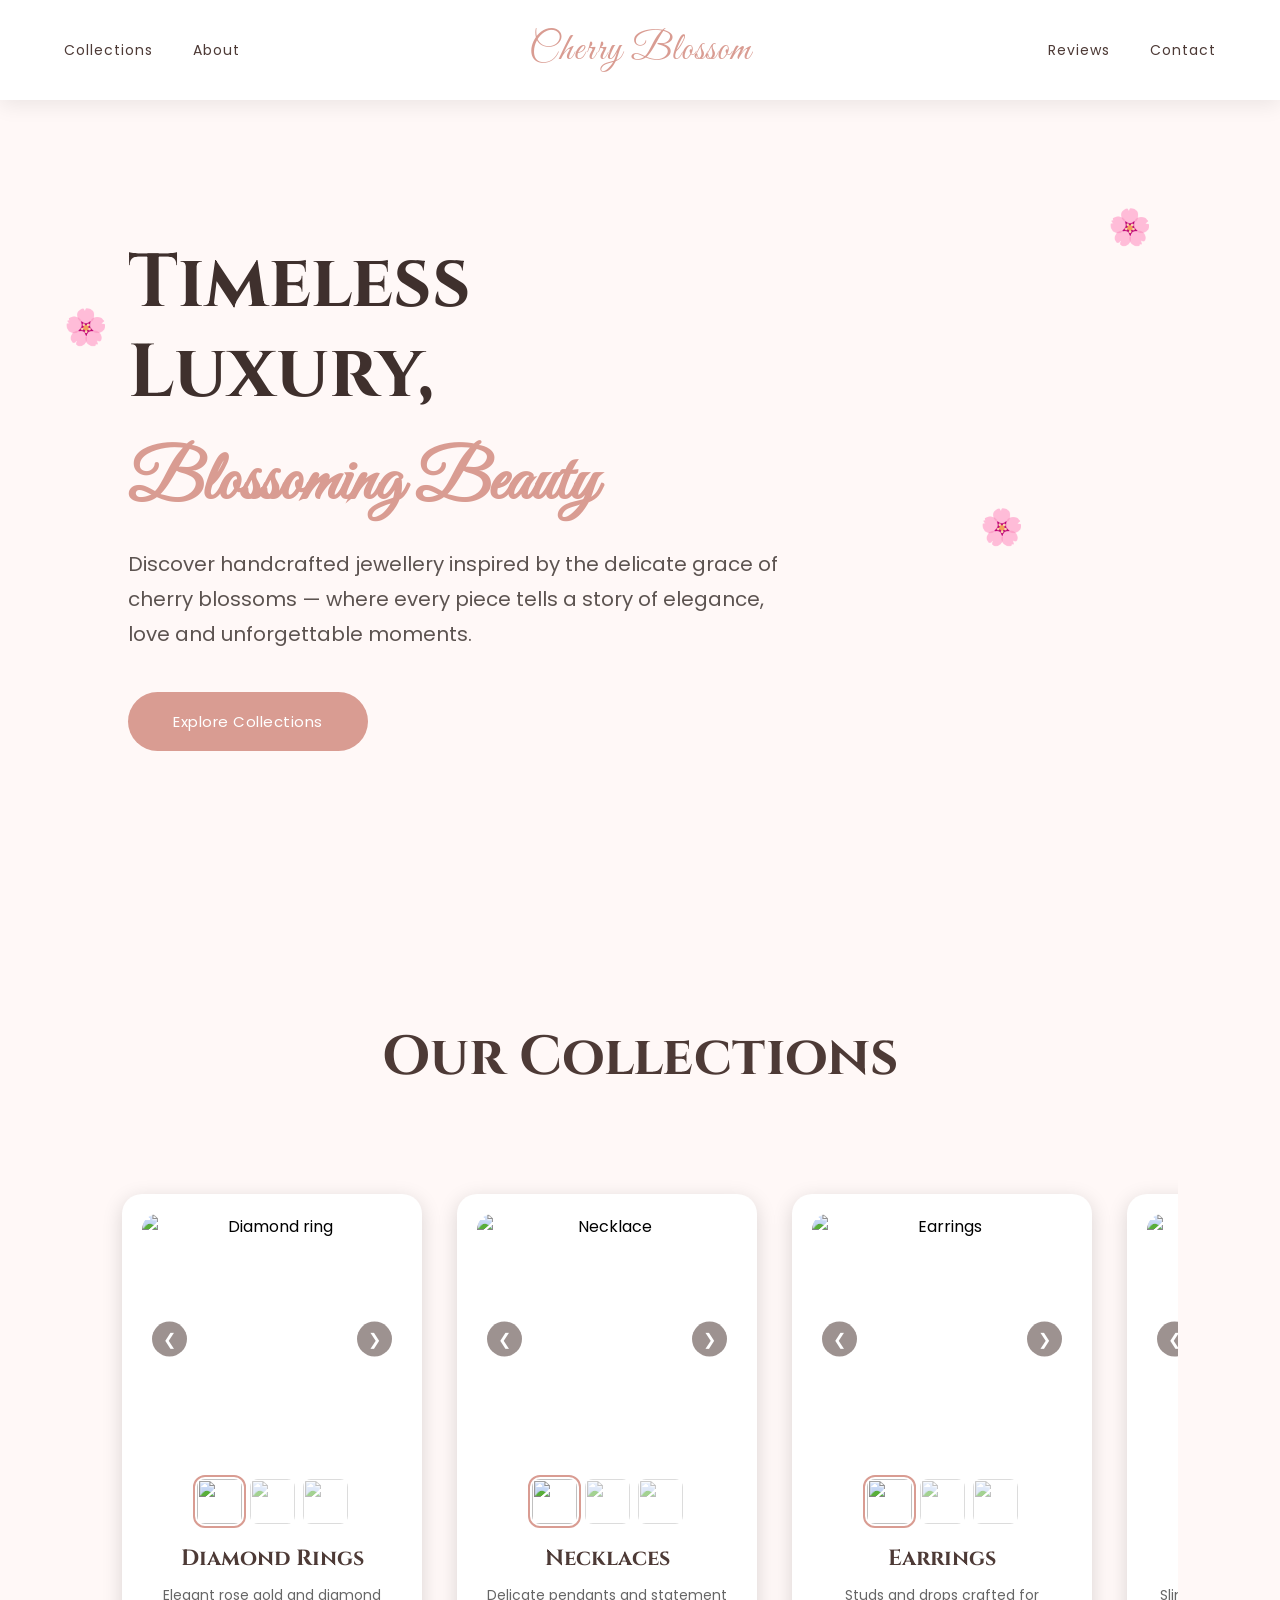
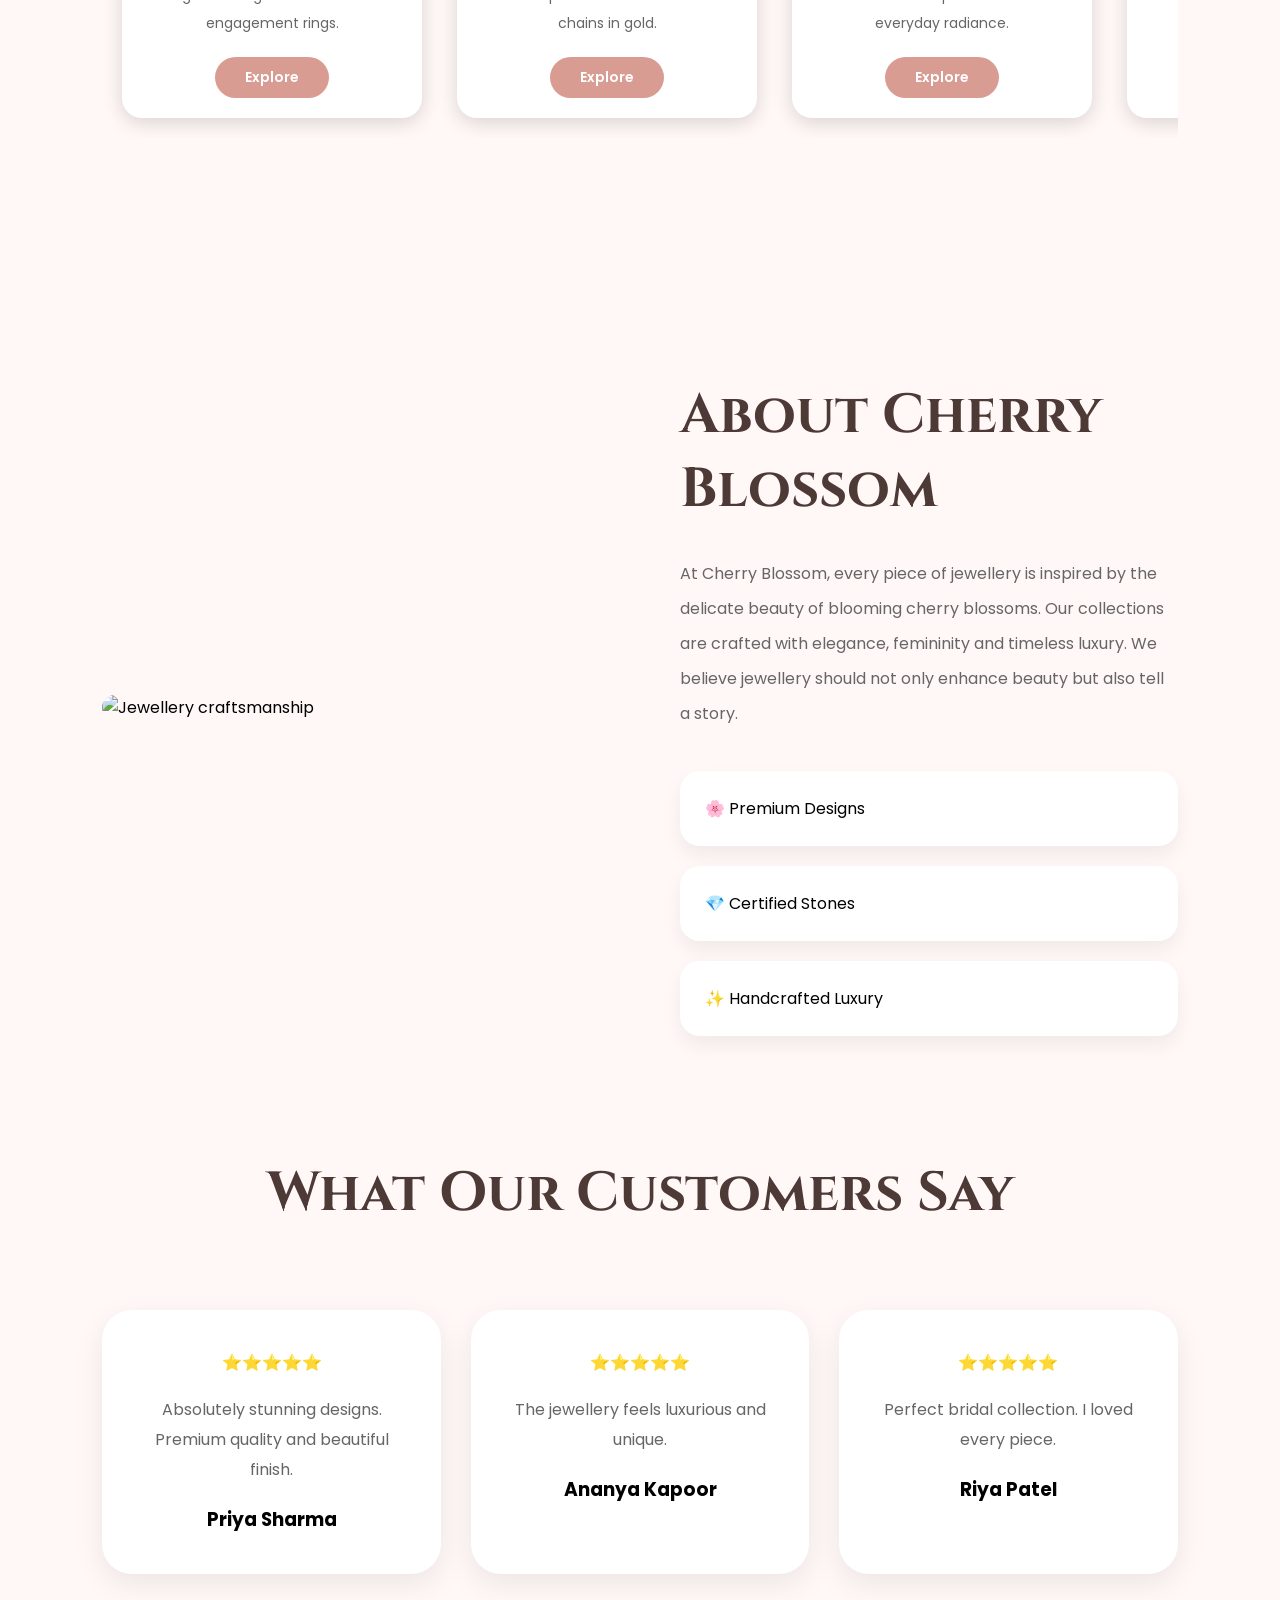
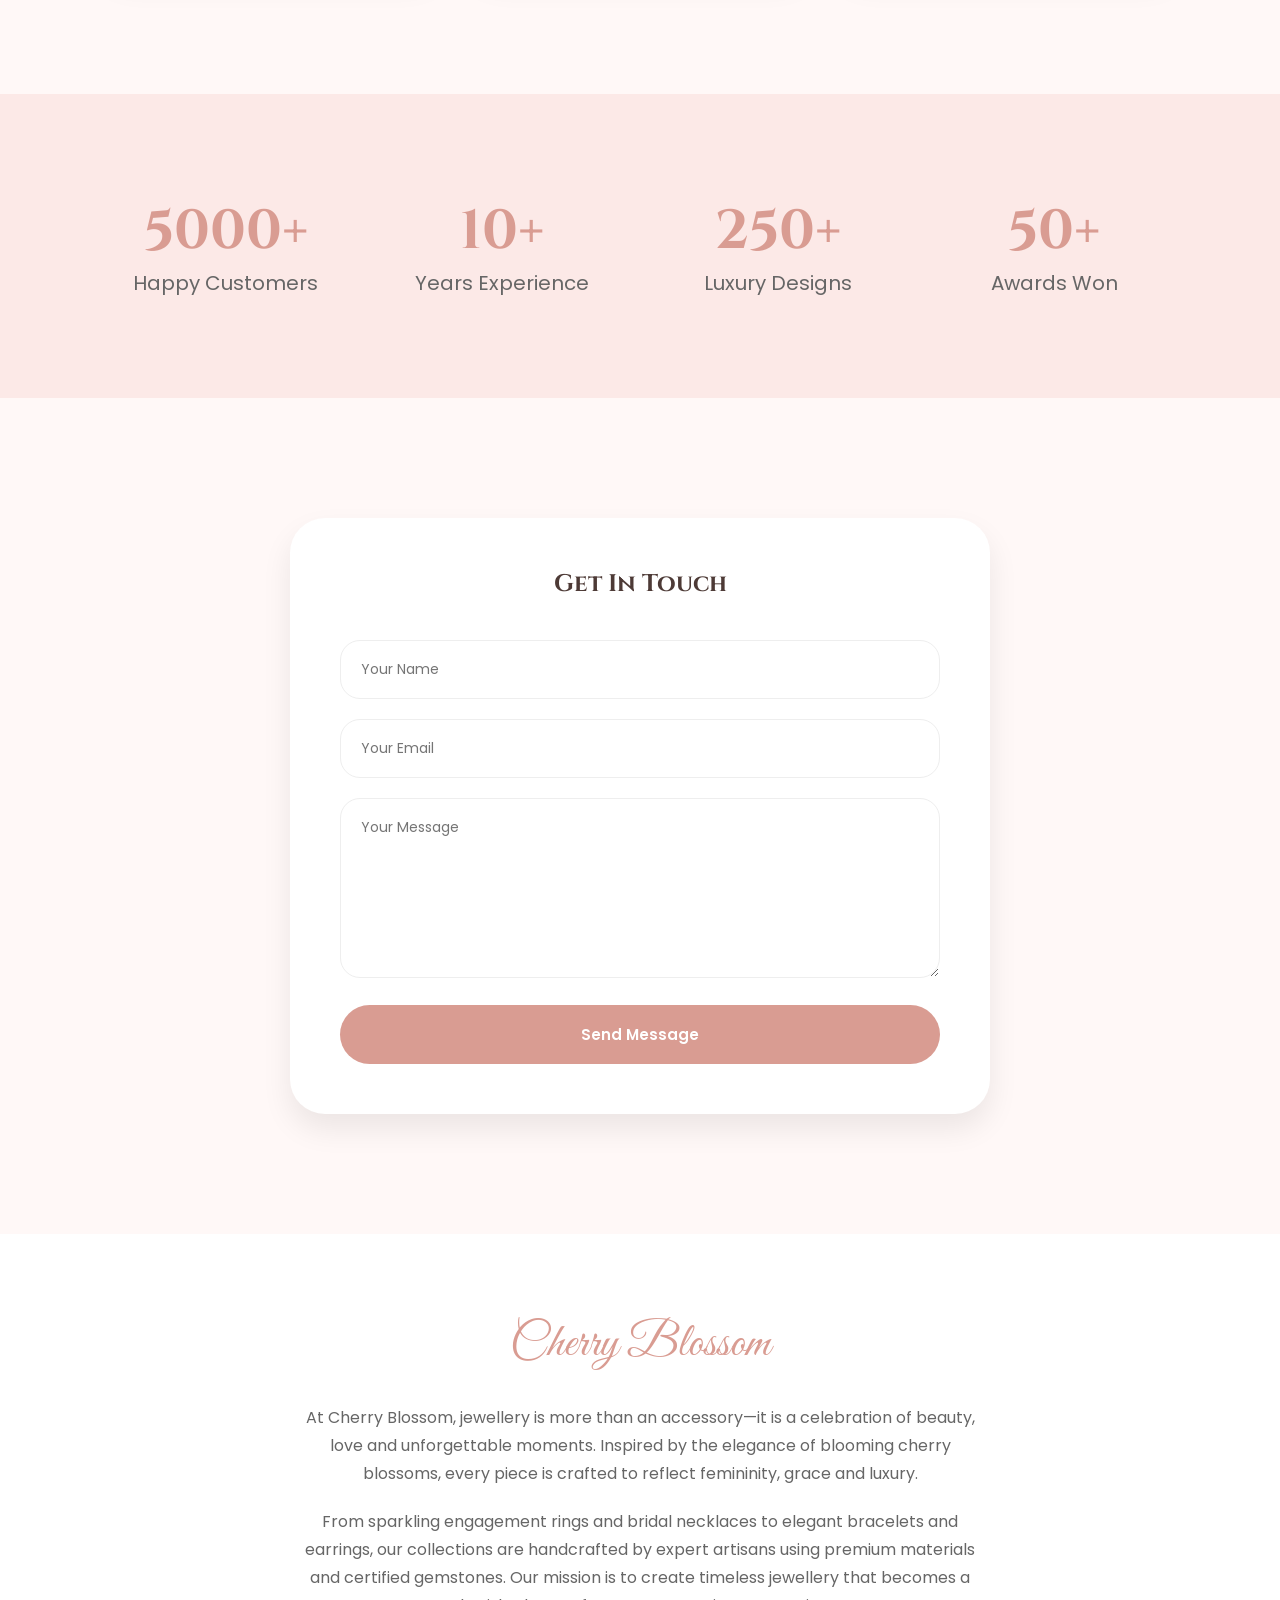
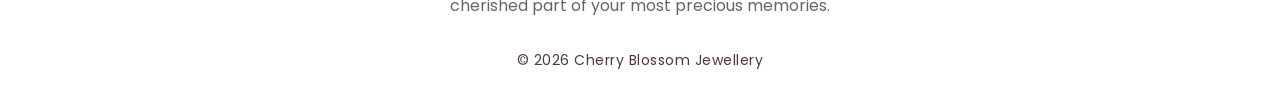
==== index.html @ 110af6db "changes made" ====
<!DOCTYPE html>
<html lang="en">

<head>
    <meta charset="UTF-8">
    <meta name="viewport" content="width=device-width, initial-scale=1.0">
    <title>Cherry Blossom | Luxury Jewellery</title>

    <link
        href="https://fonts.googleapis.com/css2?family=Poppins:wght@300;400;500;600&family=Cinzel:wght@400;500;600&family=Great+Vibes&display=swap"
        rel="stylesheet">

    <style>
        * {
            margin: 0;
            padding: 0;
            box-sizing: border-box;
            font-family: 'Poppins', sans-serif;
        }

        html {
            scroll-behavior: smooth;
        }

        body {
            background: #fff8f7;
            overflow-x: hidden;
        }

        :root {
            --pink: #FCE9E7;
            --rose: #D99C92;
            --dark: #4d3a36;
            --light: #FFF8F7;
            --gold: #c9a27c;
        }

        /* NAVBAR */

        header {
            position: fixed;
            top: 0;
            left: 0;
            width: 100%;
            background: rgba(255, 255, 255, .95);
            backdrop-filter: blur(15px);
            z-index: 1000;
            box-shadow: 0 5px 20px rgba(0, 0, 0, .08);
        }

        nav {
            width: 90%;
            margin: auto;
            height: 100px;
            display: flex;
            justify-content: space-between;
            align-items: center;
        }

        .left-nav,
        .right-nav {
            display: flex;
            gap: 40px;
        }

        nav a {
            text-decoration: none;
            color: var(--dark);
            font-size: 14px;
            letter-spacing: 1px;
            position: relative;
        }

        nav a::after {
            content: '';
            position: absolute;
            left: 0;
            bottom: -8px;
            width: 0;
            height: 2px;
            background: var(--rose);
            transition: .4s;
        }

        nav a:hover::after {
            width: 100%;
        }

        /* LOGO */

        .logo {
            position: absolute;
            left: 50%;
            transform: translateX(-50%);
            font-family: 'Great Vibes', cursive;
            font-size: 38px;
            color: var(--rose);
            text-decoration: none;
            white-space: nowrap;
        }

        /* HERO */

        .hero {
            min-height: 100vh;

            background:
                linear-gradient(rgba(255, 248, 247, .55),
                    rgba(255, 248, 247, .55)),

                url("https://images.unsplash.com/photo-1599643478518-a784e5dc4c8f?q=80&w=1800");

            background-size: cover;
            background-position: center;

            display: flex;
            align-items: center;
            padding: 0 10%;
            position: relative;
        }

        .hero-content {
            max-width: 650px;
            margin-top: 90px;
        }

        .hero h1 {
            font-family: 'Cinzel', serif;
            font-size: 75px;
            line-height: 90px;
            color: #3f302d;
        }

        .hero h2 {
            font-family: 'Great Vibes', cursive;
            font-size: 70px;
            color: var(--rose);
            margin: 20px 0;
        }

        .hero p {
            font-size: 20px;
            line-height: 35px;
            color: #5c5350;
            margin-bottom: 40px;
        }

        .hero button {
            padding: 18px 45px;
            border: none;
            border-radius: 50px;
            background: var(--rose);
            color: white;
            font-size: 15px;
            letter-spacing: .5px;
            cursor: pointer;
            transition: .5s;
        }

        .hero button:hover {
            transform: translateY(-10px);
            box-shadow: 0 15px 30px rgba(217, 156, 146, .4);
        }

        .petal {
            position: absolute;
            font-size: 35px;
            animation: float 5s infinite ease-in-out;
            pointer-events: none;
        }

        .p1 {
            right: 10%;
            top: 200px;
        }

        .p2 {
            right: 20%;
            top: 500px;
            animation-delay: 1s;
        }

        .p3 {
            left: 5%;
            top: 300px;
            animation-delay: 2s;
        }

        @keyframes float {
            50% {
                transform:
                    translateY(-20px) rotate(10deg);
            }
        }

        .title {
            text-align: center;
            font-size: 55px;
            color: var(--dark);
            margin-bottom: 80px;
            font-family: 'Cinzel';
        }

        #collections {
            padding: 120px 8%;
        }

        .collection-container {
            display: flex;
            gap: 35px;
            overflow-x: auto;
            scroll-behavior: smooth;
            padding: 20px;
        }

        .collection-container::-webkit-scrollbar {
            display: none;
        }

        .card {
            flex: 0 0 300px;
            width: 300px;
            background: #fff;
            border-radius: 20px;
            padding: 20px;
            box-shadow: 0 5px 20px rgba(0, 0, 0, 0.15);
            text-align: center;
        }

        .slider {
            position: relative;
            width: 100%;
            height: 250px;
            overflow: hidden;
            border-radius: 15px;
        }

        .slider img.main-img {
            width: 100%;
            height: 250px;
            object-fit: cover;
            border-radius: 15px;
            display: block;
        }

        .prev,
        .next {
            position: absolute;
            top: 50%;
            transform: translateY(-50%);
            width: 35px;
            height: 35px;
            border: none;
            border-radius: 50%;
            background: rgba(77, 58, 54, 0.55);
            color: #fff;
            cursor: pointer;
            font-size: 16px;
            z-index: 10;
            transition: .3s;
        }

        .prev:hover,
        .next:hover {
            background: var(--rose);
        }

        .prev {
            left: 10px;
        }

        .next {
            right: 10px;
        }

        .thumbs {
            display: flex;
            justify-content: center;
            gap: 8px;
            margin-top: 15px;
            flex-wrap: wrap;
        }

        .thumbs img {
            width: 45px;
            height: 45px;
            object-fit: cover;
            border-radius: 8px;
            cursor: pointer;
            opacity: .55;
            transition: 0.3s;
        }

        .thumbs img:hover {
            transform: scale(1.08);
            opacity: .8;
        }

        .thumbs img.active {
            opacity: 1;
            outline: 2px solid var(--rose);
            outline-offset: 2px;
        }

        .card h2 {
            color: var(--dark);
            margin: 20px 0 8px;
            font-family: 'Cinzel';
            font-size: 22px;
        }

        .card p {
            color: #666;
            line-height: 28px;
            font-size: 14px;
        }

        .card button.explore-btn {
            margin-top: 20px;
            padding: 10px 30px;
            border: none;
            border-radius: 50px;
            background: var(--rose);
            color: #fff;
            font-size: 14px;
            font-weight: 600;
            font-family: 'Poppins', sans-serif;
            cursor: pointer;
            transition: all 0.3s ease;
            display: inline-block;
        }

        .card button.explore-btn:hover {
            transform: translateY(-3px);
            box-shadow: 0 10px 20px rgba(217, 156, 146, .35);
        }

        .card button.explore-btn:active {
            transform: scale(0.97);
        }

        #about {
            padding: 120px 8%;
            display: grid;
            grid-template-columns: 1fr 1fr;
            gap: 80px;
            align-items: center;
        }

        .about-img img {
            width: 100%;
            border-radius: 35px;
            display: block;
        }

        .about-content h1 {
            font-size: 55px;
            font-family: 'Cinzel';
            margin-bottom: 30px;
            color: var(--dark);
        }

        .about-content p {
            line-height: 35px;
            color: #666;
        }

        .about-boxes {
            display: grid;
            gap: 20px;
            margin-top: 40px;
        }

        .about-boxes div {
            background: white;
            padding: 25px;
            border-radius: 20px;
            box-shadow:
                0 10px 20px rgba(0, 0, 0, .06);
            font-size: 16px;
        }

        .review-container {
            display: grid;
            grid-template-columns:
                repeat(auto-fit, minmax(280px, 1fr));
            gap: 30px;
            padding: 0 8% 120px;
        }

        .review {
            background: white;
            padding: 40px;
            border-radius: 30px;
            text-align: center;
            box-shadow:
                0 10px 30px rgba(0, 0, 0, .08);
            transition: .5s;
        }

        .review:hover {
            transform: translateY(-15px);
        }

        .review p {
            margin: 20px 0;
            line-height: 30px;
            color: #666;
        }

        #contact {
            padding: 120px 8%;
        }

        .contact-box {
            max-width: 700px;
            margin: auto;
            background: white;
            padding: 50px;
            border-radius: 35px;
            box-shadow:
                0 15px 30px rgba(0, 0, 0, .08);
        }

        .contact-box h1 {
            text-align: center;
            margin-bottom: 40px;
            font-family: 'Cinzel';
            color: var(--dark);
        }

        .contact-box form {
            display: block;
        }

        .contact-box input,
        .contact-box textarea {
            width: 100%;
            padding: 18px 20px;
            margin-bottom: 20px;
            border: 1px solid #eee;
            border-radius: 20px;
            font-family: 'Poppins', sans-serif;
            font-size: 14px;
        }

        .contact-box input:focus,
        .contact-box textarea:focus {
            outline: none;
            border-color: var(--rose);
        }

        .contact-box textarea {
            height: 180px;
            resize: vertical;
        }

        .contact-box button {
            width: 100%;
            padding: 18px;
            border: none;
            border-radius: 50px;
            background: var(--rose);
            color: #fff;
            font-size: 15px;
            font-weight: 600;
            cursor: pointer;
            transition: .3s;
        }

        .contact-box button:hover {
            transform: translateY(-3px);
            box-shadow: 0 10px 20px rgba(217, 156, 146, .35);
        }

        .stats {
            background: var(--pink);
            padding: 100px 8%;
            display: grid;
            grid-template-columns:
                repeat(auto-fit, minmax(220px, 1fr));
            gap: 30px;
            text-align: center;
        }

        .stats h1 {
            font-size: 55px;
            font-family: 'Cinzel';
            color: var(--rose);
        }

        .stats p {
            color: #666;
            font-size: 20px;
        }

        footer {
            background: #fff;
            text-align: center;
            padding: 80px 20px 40px;
        }

        footer .footer-logo {
            font-family: 'Great Vibes', cursive;
            font-size: 48px;
            color: var(--rose);
            margin-bottom: 30px;
            display: block;
        }

        footer p {
            color: #666;
            margin-bottom: 20px;
            max-width: 700px;
            margin-left: auto;
            margin-right: auto;
            line-height: 28px;
        }

        footer h3 {
            color: var(--dark);
            font-weight: 400;
            font-size: 14px;
            margin-top: 30px;
            letter-spacing: .5px;
        }

        @media (max-width: 900px) {
            .hero h1 {
                font-size: 48px;
                line-height: 56px;
            }

            .hero h2 {
                font-size: 48px;
            }

            #about {
                grid-template-columns: 1fr;
            }

            .left-nav,
            .right-nav {
                display: none;
            }
        }
    </style>
</head>

<body>

    <header>
        <nav>
            <div class="left-nav">
                <a href="#collections">Collections</a>
                <a href="#about">About</a>
            </div>

            <a href="#" class="logo">Cherry Blossom</a>

            <div class="right-nav">
                <a href="#reviews">Reviews</a>
                <a href="#contact">Contact</a>
            </div>
        </nav>
    </header>

    <section class="hero">
        <span class="petal p1">🌸</span>
        <span class="petal p2">🌸</span>
        <span class="petal p3">🌸</span>

        <div class="hero-content">
            <h1>Timeless Luxury,</h1>
            <h2>Blossoming Beauty</h2>
            <p>
                Discover handcrafted jewellery inspired by the delicate grace
                of cherry blossoms — where every piece tells a story of
                elegance, love and unforgettable moments.
            </p>
            <button onclick="document.getElementById('collections').scrollIntoView()">
                Explore Collections
            </button>
        </div>
    </section>

    <section id="collections">

        <h1 class="title">Our Collections</h1>

        <div class="collection-container">

            <!-- Diamond Rings -->
            <div class="card" data-current="0">
                <div class="slider">
                    <button class="prev" aria-label="Previous image">&#10094;</button>
                    <img class="main-img"
                        src="https://images.unsplash.com/photo-1605100804763-247f67b3557e?q=80&w=600"
                        alt="Diamond ring">
                    <button class="next" aria-label="Next image">&#10095;</button>
                </div>
                <div class="thumbs">
                    <img class="active" src="https://images.unsplash.com/photo-1605100804763-247f67b3557e?q=80&w=200" alt="">
                    <img src="https://images.unsplash.com/photo-1603561596112-0a132b757442?q=80&w=200" alt="">
                    <img src="https://images.unsplash.com/photo-1611652022419-a9419f74343d?q=80&w=200" alt="">
                </div>
                <h2>Diamond Rings</h2>
                <p>Elegant rose gold and diamond engagement rings.</p>
                <button class="explore-btn">Explore</button>
            </div>

            <!-- Necklaces -->
            <div class="card" data-current="0">
                <div class="slider">
                    <button class="prev" aria-label="Previous image">&#10094;</button>
                    <img class="main-img"
                        src="https://images.unsplash.com/photo-1599643478518-a784e5dc4c8f?q=80&w=600"
                        alt="Necklace">
                    <button class="next" aria-label="Next image">&#10095;</button>
                </div>
                <div class="thumbs">
                    <img class="active" src="https://images.unsplash.com/photo-1599643478518-a784e5dc4c8f?q=80&w=200" alt="">
                    <img src="https://images.unsplash.com/photo-1611591437281-460bfbe1220a?q=80&w=200" alt="">
                    <img src="https://images.unsplash.com/photo-1599643477877-530eb83abc8e?q=80&w=200" alt="">
                </div>
                <h2>Necklaces</h2>
                <p>Delicate pendants and statement chains in gold.</p>
                <button class="explore-btn">Explore</button>
            </div>

            <!-- Earrings -->
            <div class="card" data-current="0">
                <div class="slider">
                    <button class="prev" aria-label="Previous image">&#10094;</button>
                    <img class="main-img"
                        src="https://images.unsplash.com/photo-1535632787350-4e68ef0ac584?q=80&w=600"
                        alt="Earrings">
                    <button class="next" aria-label="Next image">&#10095;</button>
                </div>
                <div class="thumbs">
                    <img class="active" src="https://images.unsplash.com/photo-1535632787350-4e68ef0ac584?q=80&w=200" alt="">
                    <img src="https://images.unsplash.com/photo-1610694955371-d4a3e0ce0a8b?q=80&w=200" alt="">
                    <img src="https://images.unsplash.com/photo-1561172317-7b7c3e8d8d8e?q=80&w=200" alt="">
                </div>
                <h2>Earrings</h2>
                <p>Studs and drops crafted for everyday radiance.</p>
                <button class="explore-btn">Explore</button>
            </div>

            <!-- Bracelets -->
            <div class="card" data-current="0">
                <div class="slider">
                    <button class="prev" aria-label="Previous image">&#10094;</button>
                    <img class="main-img"
                        src="https://images.unsplash.com/photo-1611591437281-460bfbe1220a?q=80&w=600"
                        alt="Bracelet">
                    <button class="next" aria-label="Next image">&#10095;</button>
                </div>
                <div class="thumbs">
                    <img class="active" src="https://images.unsplash.com/photo-1611591437281-460bfbe1220a?q=80&w=200" alt="">
                    <img src="https://images.unsplash.com/photo-1599643478518-a784e5dc4c8f?q=80&w=200" alt="">
                    <img src="https://images.unsplash.com/photo-1603561596112-0a132b757442?q=80&w=200" alt="">
                </div>
                <h2>Bracelets</h2>
                <p>Slim bangles and chain bracelets, hand finished.</p>
                <button class="explore-btn">Explore</button>
            </div>

            <!-- Wedding Collection -->
            <div class="card" data-current="0">
                <div class="slider">
                    <button class="prev" aria-label="Previous image">&#10094;</button>
                    <img class="main-img"
                        src="https://images.unsplash.com/photo-1617038260897-41a1f14a8ca0?q=80&w=600"
                        alt="Wedding jewellery">
                    <button class="next" aria-label="Next image">&#10095;</button>
                </div>
                <div class="thumbs">
                    <img class="active" src="https://images.unsplash.com/photo-1617038260897-41a1f14a8ca0?q=80&w=200" alt="">
                    <img src="https://images.unsplash.com/photo-1605100804763-247f67b3557e?q=80&w=200" alt="">
                    <img src="https://images.unsplash.com/photo-1611652022419-a9419f74343d?q=80&w=200" alt="">
                </div>
                <h2>Wedding Collection</h2>
                <p>Bridal sets designed for your most precious day.</p>
                <button class="explore-btn">Explore</button>
            </div>

        </div>

    </section>

    <section id="about">

        <div class="about-img">
            <img src="https://images.unsplash.com/photo-1617038260897-41a1f14a8ca0?q=80&w=1200" alt="Jewellery craftsmanship">
        </div>

        <div class="about-content">
            <h1>About Cherry Blossom</h1>
            <p>
                At Cherry Blossom, every piece of jewellery is inspired by the
                delicate beauty of blooming cherry blossoms. Our collections
                are crafted with elegance, femininity and timeless luxury.
                We believe jewellery should not only enhance beauty but also
                tell a story.
            </p>

            <div class="about-boxes">
                <div>🌸 Premium Designs</div>
                <div>💎 Certified Stones</div>
                <div>✨ Handcrafted Luxury</div>
            </div>
        </div>

    </section>

    <section id="reviews">

        <h1 class="title">What Our Customers Say</h1>

        <div class="review-container">

            <div class="review">
                ⭐⭐⭐⭐⭐
                <p>Absolutely stunning designs. Premium quality and beautiful finish.</p>
                <h3>Priya Sharma</h3>
            </div>

            <div class="review">
                ⭐⭐⭐⭐⭐
                <p>The jewellery feels luxurious and unique.</p>
                <h3>Ananya Kapoor</h3>
            </div>

            <div class="review">
                ⭐⭐⭐⭐⭐
                <p>Perfect bridal collection. I loved every piece.</p>
                <h3>Riya Patel</h3>
            </div>

        </div>

    </section>

    <section class="stats">

        <div>
            <h1>5000+</h1>
            <p>Happy Customers</p>
        </div>

        <div>
            <h1>10+</h1>
            <p>Years Experience</p>
        </div>

        <div>
            <h1>250+</h1>
            <p>Luxury Designs</p>
        </div>

        <div>
            <h1>50+</h1>
            <p>Awards Won</p>
        </div>

    </section>

    <section id="contact">

        <div class="contact-box">
            <h1>Get In Touch</h1>

            <form id="contactForm" action="https://formspree.io/f/mkoadlov" method="POST">
                <input type="text" name="name" placeholder="Your Name" required>
                <input type="email" name="email" placeholder="Your Email" required>
                <textarea name="message" placeholder="Your Message" required></textarea>
                <input type="hidden" name="_subject" value="New message from Cherry Blossom website">

                <button type="submit">Send Message</button>
                <p id="formStatus" style="margin-top:15px; font-size:14px; color:#666; display:none;"></p>
            </form>
        </div>

    </section>

    <footer>
        <span class="footer-logo">Cherry Blossom</span>

        <p>
            At Cherry Blossom, jewellery is more than an accessory—it is a
            celebration of beauty, love and unforgettable moments. Inspired
            by the elegance of blooming cherry blossoms, every piece is
            crafted to reflect femininity, grace and luxury.
        </p>

        <p>
            From sparkling engagement rings and bridal necklaces to elegant
            bracelets and earrings, our collections are handcrafted by
            expert artisans using premium materials and certified gemstones.
            Our mission is to create timeless jewellery that becomes a
            cherished part of your most precious memories.
        </p>

        <h3>© 2026 Cherry Blossom Jewellery</h3>
    </footer>

    <script>
        // Auto-scroll the collection strip
        const container = document.querySelector(".collection-container");

        setInterval(() => {
            if (!container) return;

            container.scrollBy({ left: 335, behavior: "smooth" });

            if (container.scrollLeft + container.clientWidth >= container.scrollWidth - 10) {
                container.scrollTo({ left: 0, behavior: "smooth" });
            }
        }, 3500);

        // Wire up each card's slider independently (no shared/duplicate IDs)
        document.querySelectorAll(".card").forEach((card) => {
            const mainImage = card.querySelector(".main-img");
            const prevBtn = card.querySelector(".prev");
            const nextBtn = card.querySelector(".next");
            const thumbs = Array.from(card.querySelectorAll(".thumbs img"));
            const images = thumbs.map((t) => t.src);

            let current = 0;

            function showImage(index) {
                current = (index + images.length) % images.length;
                mainImage.src = images[current];
                thumbs.forEach((t, i) => t.classList.toggle("active", i === current));
                card.dataset.current = current;
            }

            nextBtn.addEventListener("click", () => showImage(current + 1));
            prevBtn.addEventListener("click", () => showImage(current - 1));

            thumbs.forEach((thumb, index) => {
                thumb.addEventListener("click", () => showImage(index));
            });

            // Auto slide for this card, each on its own timer
            setInterval(() => showImage(current + 1), 4000);
        });
        // Contact form -> Formspree (sends to raajshamdasani09@gmail.com)
        const contactForm = document.getElementById("contactForm");
        const formStatus = document.getElementById("formStatus");

        contactForm.addEventListener("submit", async (e) => {
            e.preventDefault();

            const submitBtn = contactForm.querySelector("button[type='submit']");
            submitBtn.disabled = true;
            submitBtn.textContent = "Sending...";

            try {
                const response = await fetch(contactForm.action, {
                    method: "POST",
                    body: new FormData(contactForm),
                    headers: { "Accept": "application/json" }
                });

                if (response.ok) {
                    formStatus.style.color = "#4d3a36";
                    formStatus.textContent = "Thank you! Your message has been sent.";
                    contactForm.reset();
                } else {
                    formStatus.style.color = "#c0392b";
                    formStatus.textContent = "Something went wrong. Please try again or email us directly.";
                }
            } catch (err) {
                formStatus.style.color = "#c0392b";
                formStatus.textContent = "Something went wrong. Please try again or email us directly.";
            }

            formStatus.style.display = "block";
            submitBtn.disabled = false;
            submitBtn.textContent = "Send Message";
        });
    </script>

</body>

</html>
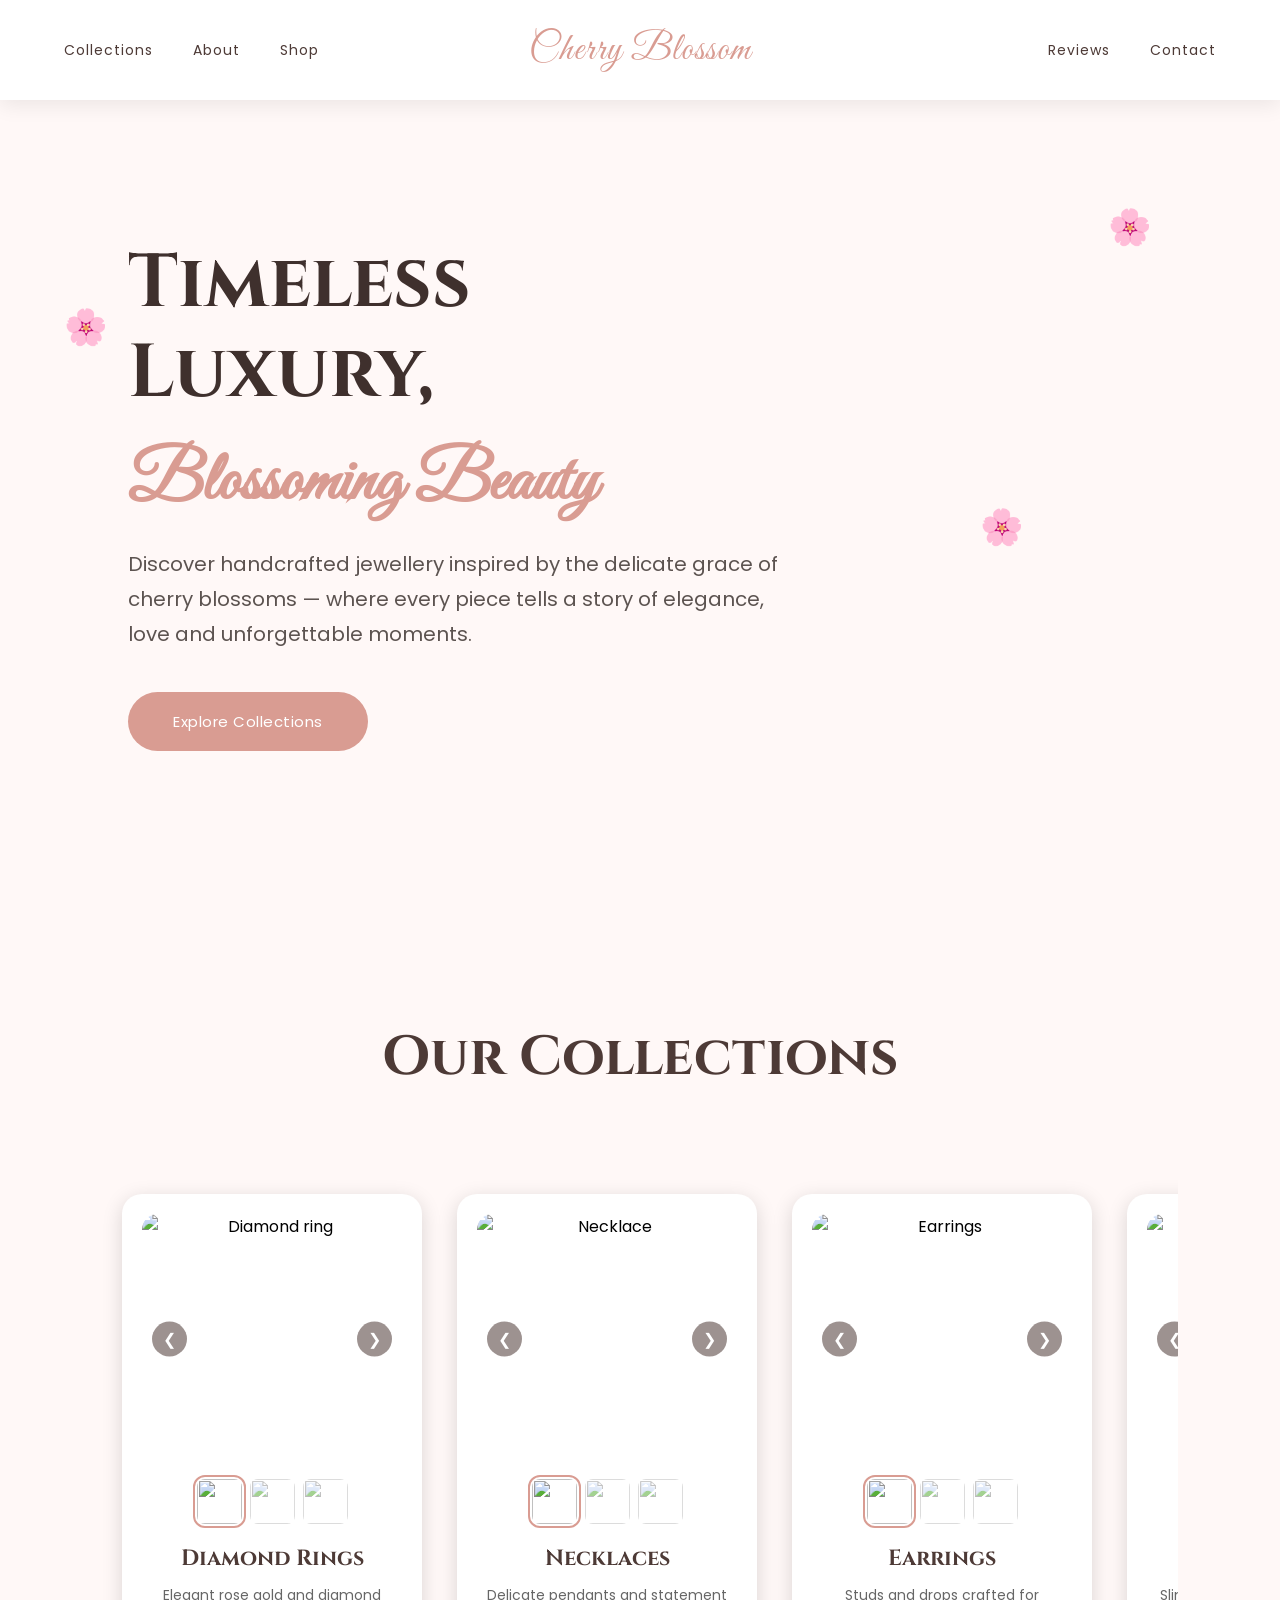
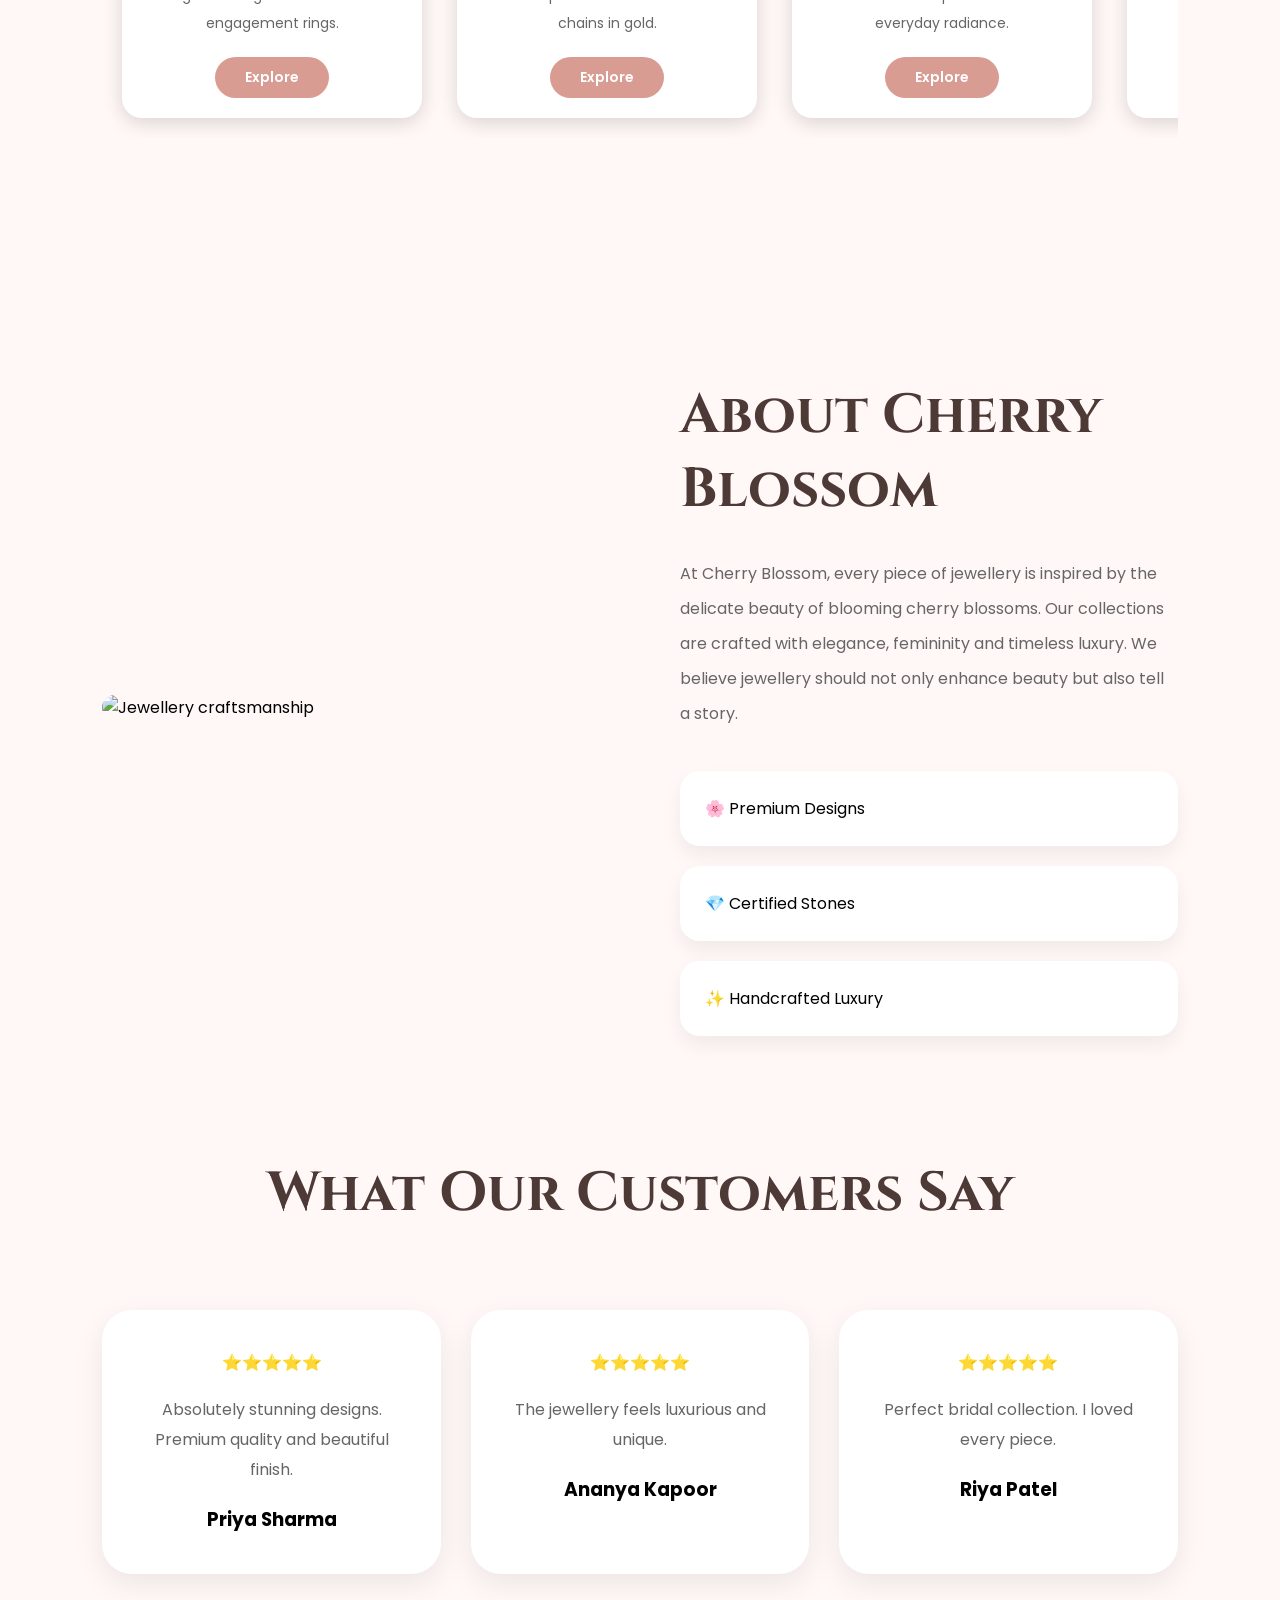
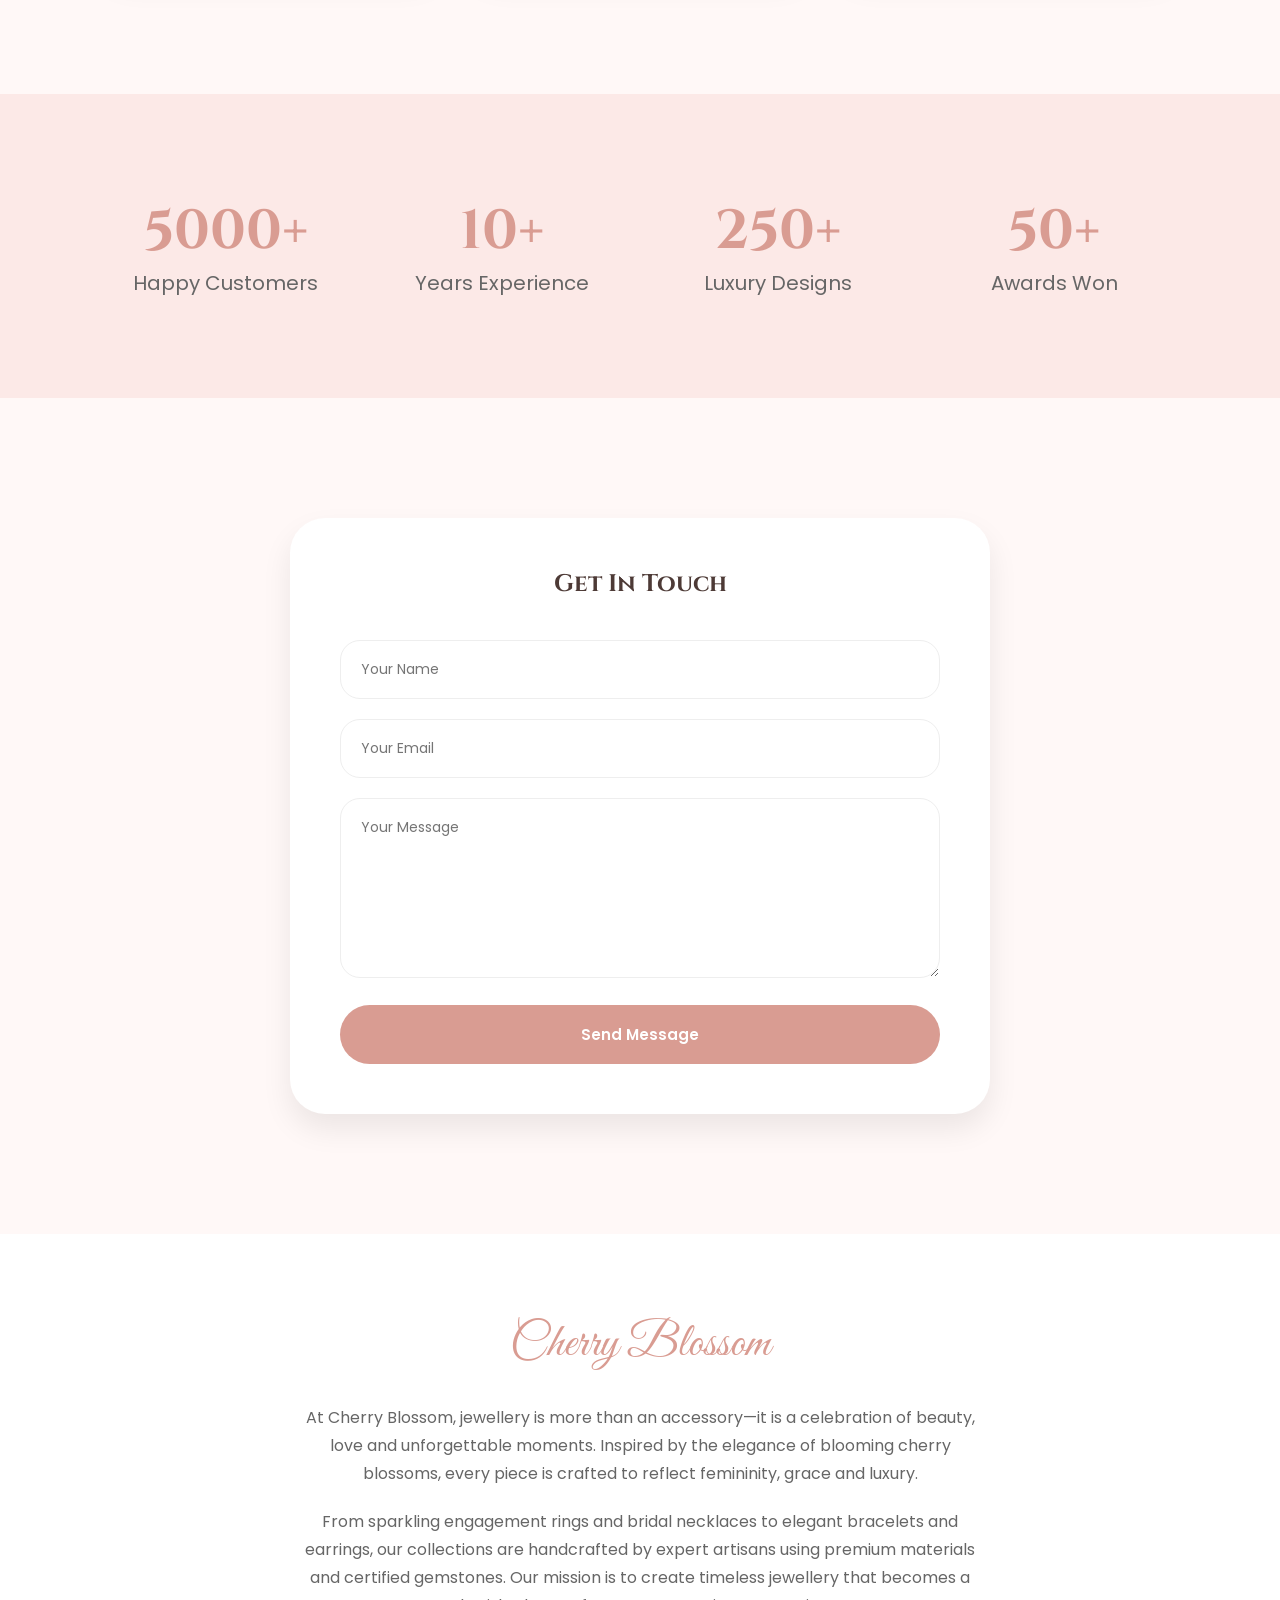
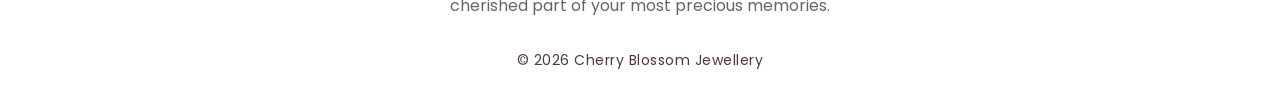
==== commit a49e91d6: "added styles and new link" ====
--- a/index.html
+++ b/index.html
@@ -10,541 +10,7 @@
         href="https://fonts.googleapis.com/css2?family=Poppins:wght@300;400;500;600&family=Cinzel:wght@400;500;600&family=Great+Vibes&display=swap"
         rel="stylesheet">
 
-    <style>
-        * {
-            margin: 0;
-            padding: 0;
-            box-sizing: border-box;
-            font-family: 'Poppins', sans-serif;
-        }
-
-        html {
-            scroll-behavior: smooth;
-        }
-
-        body {
-            background: #fff8f7;
-            overflow-x: hidden;
-        }
-
-        :root {
-            --pink: #FCE9E7;
-            --rose: #D99C92;
-            --dark: #4d3a36;
-            --light: #FFF8F7;
-            --gold: #c9a27c;
-        }
-
-        /* NAVBAR */
-
-        header {
-            position: fixed;
-            top: 0;
-            left: 0;
-            width: 100%;
-            background: rgba(255, 255, 255, .95);
-            backdrop-filter: blur(15px);
-            z-index: 1000;
-            box-shadow: 0 5px 20px rgba(0, 0, 0, .08);
-        }
-
-        nav {
-            width: 90%;
-            margin: auto;
-            height: 100px;
-            display: flex;
-            justify-content: space-between;
-            align-items: center;
-        }
-
-        .left-nav,
-        .right-nav {
-            display: flex;
-            gap: 40px;
-        }
-
-        nav a {
-            text-decoration: none;
-            color: var(--dark);
-            font-size: 14px;
-            letter-spacing: 1px;
-            position: relative;
-        }
-
-        nav a::after {
-            content: '';
-            position: absolute;
-            left: 0;
-            bottom: -8px;
-            width: 0;
-            height: 2px;
-            background: var(--rose);
-            transition: .4s;
-        }
-
-        nav a:hover::after {
-            width: 100%;
-        }
-
-        /* LOGO */
-
-        .logo {
-            position: absolute;
-            left: 50%;
-            transform: translateX(-50%);
-            font-family: 'Great Vibes', cursive;
-            font-size: 38px;
-            color: var(--rose);
-            text-decoration: none;
-            white-space: nowrap;
-        }
-
-        /* HERO */
-
-        .hero {
-            min-height: 100vh;
-
-            background:
-                linear-gradient(rgba(255, 248, 247, .55),
-                    rgba(255, 248, 247, .55)),
-
-                url("https://images.unsplash.com/photo-1599643478518-a784e5dc4c8f?q=80&w=1800");
-
-            background-size: cover;
-            background-position: center;
-
-            display: flex;
-            align-items: center;
-            padding: 0 10%;
-            position: relative;
-        }
-
-        .hero-content {
-            max-width: 650px;
-            margin-top: 90px;
-        }
-
-        .hero h1 {
-            font-family: 'Cinzel', serif;
-            font-size: 75px;
-            line-height: 90px;
-            color: #3f302d;
-        }
-
-        .hero h2 {
-            font-family: 'Great Vibes', cursive;
-            font-size: 70px;
-            color: var(--rose);
-            margin: 20px 0;
-        }
-
-        .hero p {
-            font-size: 20px;
-            line-height: 35px;
-            color: #5c5350;
-            margin-bottom: 40px;
-        }
-
-        .hero button {
-            padding: 18px 45px;
-            border: none;
-            border-radius: 50px;
-            background: var(--rose);
-            color: white;
-            font-size: 15px;
-            letter-spacing: .5px;
-            cursor: pointer;
-            transition: .5s;
-        }
-
-        .hero button:hover {
-            transform: translateY(-10px);
-            box-shadow: 0 15px 30px rgba(217, 156, 146, .4);
-        }
-
-        .petal {
-            position: absolute;
-            font-size: 35px;
-            animation: float 5s infinite ease-in-out;
-            pointer-events: none;
-        }
-
-        .p1 {
-            right: 10%;
-            top: 200px;
-        }
-
-        .p2 {
-            right: 20%;
-            top: 500px;
-            animation-delay: 1s;
-        }
-
-        .p3 {
-            left: 5%;
-            top: 300px;
-            animation-delay: 2s;
-        }
-
-        @keyframes float {
-            50% {
-                transform:
-                    translateY(-20px) rotate(10deg);
-            }
-        }
-
-        .title {
-            text-align: center;
-            font-size: 55px;
-            color: var(--dark);
-            margin-bottom: 80px;
-            font-family: 'Cinzel';
-        }
-
-        #collections {
-            padding: 120px 8%;
-        }
-
-        .collection-container {
-            display: flex;
-            gap: 35px;
-            overflow-x: auto;
-            scroll-behavior: smooth;
-            padding: 20px;
-        }
-
-        .collection-container::-webkit-scrollbar {
-            display: none;
-        }
-
-        .card {
-            flex: 0 0 300px;
-            width: 300px;
-            background: #fff;
-            border-radius: 20px;
-            padding: 20px;
-            box-shadow: 0 5px 20px rgba(0, 0, 0, 0.15);
-            text-align: center;
-        }
-
-        .slider {
-            position: relative;
-            width: 100%;
-            height: 250px;
-            overflow: hidden;
-            border-radius: 15px;
-        }
-
-        .slider img.main-img {
-            width: 100%;
-            height: 250px;
-            object-fit: cover;
-            border-radius: 15px;
-            display: block;
-        }
-
-        .prev,
-        .next {
-            position: absolute;
-            top: 50%;
-            transform: translateY(-50%);
-            width: 35px;
-            height: 35px;
-            border: none;
-            border-radius: 50%;
-            background: rgba(77, 58, 54, 0.55);
-            color: #fff;
-            cursor: pointer;
-            font-size: 16px;
-            z-index: 10;
-            transition: .3s;
-        }
-
-        .prev:hover,
-        .next:hover {
-            background: var(--rose);
-        }
-
-        .prev {
-            left: 10px;
-        }
-
-        .next {
-            right: 10px;
-        }
-
-        .thumbs {
-            display: flex;
-            justify-content: center;
-            gap: 8px;
-            margin-top: 15px;
-            flex-wrap: wrap;
-        }
-
-        .thumbs img {
-            width: 45px;
-            height: 45px;
-            object-fit: cover;
-            border-radius: 8px;
-            cursor: pointer;
-            opacity: .55;
-            transition: 0.3s;
-        }
-
-        .thumbs img:hover {
-            transform: scale(1.08);
-            opacity: .8;
-        }
-
-        .thumbs img.active {
-            opacity: 1;
-            outline: 2px solid var(--rose);
-            outline-offset: 2px;
-        }
-
-        .card h2 {
-            color: var(--dark);
-            margin: 20px 0 8px;
-            font-family: 'Cinzel';
-            font-size: 22px;
-        }
-
-        .card p {
-            color: #666;
-            line-height: 28px;
-            font-size: 14px;
-        }
-
-        .card button.explore-btn {
-            margin-top: 20px;
-            padding: 10px 30px;
-            border: none;
-            border-radius: 50px;
-            background: var(--rose);
-            color: #fff;
-            font-size: 14px;
-            font-weight: 600;
-            font-family: 'Poppins', sans-serif;
-            cursor: pointer;
-            transition: all 0.3s ease;
-            display: inline-block;
-        }
-
-        .card button.explore-btn:hover {
-            transform: translateY(-3px);
-            box-shadow: 0 10px 20px rgba(217, 156, 146, .35);
-        }
-
-        .card button.explore-btn:active {
-            transform: scale(0.97);
-        }
-
-        #about {
-            padding: 120px 8%;
-            display: grid;
-            grid-template-columns: 1fr 1fr;
-            gap: 80px;
-            align-items: center;
-        }
-
-        .about-img img {
-            width: 100%;
-            border-radius: 35px;
-            display: block;
-        }
-
-        .about-content h1 {
-            font-size: 55px;
-            font-family: 'Cinzel';
-            margin-bottom: 30px;
-            color: var(--dark);
-        }
-
-        .about-content p {
-            line-height: 35px;
-            color: #666;
-        }
-
-        .about-boxes {
-            display: grid;
-            gap: 20px;
-            margin-top: 40px;
-        }
-
-        .about-boxes div {
-            background: white;
-            padding: 25px;
-            border-radius: 20px;
-            box-shadow:
-                0 10px 20px rgba(0, 0, 0, .06);
-            font-size: 16px;
-        }
-
-        .review-container {
-            display: grid;
-            grid-template-columns:
-                repeat(auto-fit, minmax(280px, 1fr));
-            gap: 30px;
-            padding: 0 8% 120px;
-        }
-
-        .review {
-            background: white;
-            padding: 40px;
-            border-radius: 30px;
-            text-align: center;
-            box-shadow:
-                0 10px 30px rgba(0, 0, 0, .08);
-            transition: .5s;
-        }
-
-        .review:hover {
-            transform: translateY(-15px);
-        }
-
-        .review p {
-            margin: 20px 0;
-            line-height: 30px;
-            color: #666;
-        }
-
-        #contact {
-            padding: 120px 8%;
-        }
-
-        .contact-box {
-            max-width: 700px;
-            margin: auto;
-            background: white;
-            padding: 50px;
-            border-radius: 35px;
-            box-shadow:
-                0 15px 30px rgba(0, 0, 0, .08);
-        }
-
-        .contact-box h1 {
-            text-align: center;
-            margin-bottom: 40px;
-            font-family: 'Cinzel';
-            color: var(--dark);
-        }
-
-        .contact-box form {
-            display: block;
-        }
-
-        .contact-box input,
-        .contact-box textarea {
-            width: 100%;
-            padding: 18px 20px;
-            margin-bottom: 20px;
-            border: 1px solid #eee;
-            border-radius: 20px;
-            font-family: 'Poppins', sans-serif;
-            font-size: 14px;
-        }
-
-        .contact-box input:focus,
-        .contact-box textarea:focus {
-            outline: none;
-            border-color: var(--rose);
-        }
-
-        .contact-box textarea {
-            height: 180px;
-            resize: vertical;
-        }
-
-        .contact-box button {
-            width: 100%;
-            padding: 18px;
-            border: none;
-            border-radius: 50px;
-            background: var(--rose);
-            color: #fff;
-            font-size: 15px;
-            font-weight: 600;
-            cursor: pointer;
-            transition: .3s;
-        }
-
-        .contact-box button:hover {
-            transform: translateY(-3px);
-            box-shadow: 0 10px 20px rgba(217, 156, 146, .35);
-        }
-
-        .stats {
-            background: var(--pink);
-            padding: 100px 8%;
-            display: grid;
-            grid-template-columns:
-                repeat(auto-fit, minmax(220px, 1fr));
-            gap: 30px;
-            text-align: center;
-        }
-
-        .stats h1 {
-            font-size: 55px;
-            font-family: 'Cinzel';
-            color: var(--rose);
-        }
-
-        .stats p {
-            color: #666;
-            font-size: 20px;
-        }
-
-        footer {
-            background: #fff;
-            text-align: center;
-            padding: 80px 20px 40px;
-        }
-
-        footer .footer-logo {
-            font-family: 'Great Vibes', cursive;
-            font-size: 48px;
-            color: var(--rose);
-            margin-bottom: 30px;
-            display: block;
-        }
-
-        footer p {
-            color: #666;
-            margin-bottom: 20px;
-            max-width: 700px;
-            margin-left: auto;
-            margin-right: auto;
-            line-height: 28px;
-        }
-
-        footer h3 {
-            color: var(--dark);
-            font-weight: 400;
-            font-size: 14px;
-            margin-top: 30px;
-            letter-spacing: .5px;
-        }
-
-        @media (max-width: 900px) {
-            .hero h1 {
-                font-size: 48px;
-                line-height: 56px;
-            }
-
-            .hero h2 {
-                font-size: 48px;
-            }
-
-            #about {
-                grid-template-columns: 1fr;
-            }
-
-            .left-nav,
-            .right-nav {
-                display: none;
-            }
-        }
-    </style>
+        <link rel="stylesheet" href="style.css">
 </head>
 
 <body>
@@ -554,6 +20,7 @@
             <div class="left-nav">
                 <a href="#collections">Collections</a>
                 <a href="#about">About</a>
+                <a href="#shop">Shop</a>
             </div>
 
             <a href="#" class="logo">Cherry Blossom</a>
--- a/style.css
+++ b/style.css
@@ -0,0 +1,533 @@
+* {
+margin: 0;
+padding: 0;
+box-sizing: border-box;
+font-family: 'Poppins', sans-serif;
+}
+
+html {
+scroll-behavior: smooth;
+}
+
+body {
+background: #fff8f7;
+overflow-x: hidden;
+}
+
+:root {
+--pink: #FCE9E7;
+--rose: #D99C92;
+--dark: #4d3a36;
+--light: #FFF8F7;
+--gold: #c9a27c;
+}
+
+/* NAVBAR */
+
+header {
+position: fixed;
+top: 0;
+left: 0;
+width: 100%;
+background: rgba(255, 255, 255, .95);
+backdrop-filter: blur(15px);
+z-index: 1000;
+box-shadow: 0 5px 20px rgba(0, 0, 0, .08);
+}
+
+nav {
+width: 90%;
+margin: auto;
+height: 100px;
+display: flex;
+justify-content: space-between;
+align-items: center;
+}
+
+.left-nav,
+.right-nav {
+display: flex;
+gap: 40px;
+}
+
+nav a {
+text-decoration: none;
+color: var(--dark);
+font-size: 14px;
+letter-spacing: 1px;
+position: relative;
+}
+
+nav a::after {
+content: '';
+position: absolute;
+left: 0;
+bottom: -8px;
+width: 0;
+height: 2px;
+background: var(--rose);
+transition: .4s;
+}
+
+nav a:hover::after {
+width: 100%;
+}
+
+/* LOGO */
+
+.logo {
+position: absolute;
+left: 50%;
+transform: translateX(-50%);
+font-family: 'Great Vibes', cursive;
+font-size: 38px;
+color: var(--rose);
+text-decoration: none;
+white-space: nowrap;
+}
+
+/* HERO */
+
+.hero {
+min-height: 100vh;
+
+background:
+    linear-gradient(rgba(255, 248, 247, .55),
+        rgba(255, 248, 247, .55)),
+
+    url("https://images.unsplash.com/photo-1599643478518-a784e5dc4c8f?q=80&w=1800");
+
+background-size: cover;
+background-position: center;
+
+display: flex;
+align-items: center;
+padding: 0 10%;
+position: relative;
+}
+
+.hero-content {
+max-width: 650px;
+margin-top: 90px;
+}
+
+.hero h1 {
+font-family: 'Cinzel', serif;
+font-size: 75px;
+line-height: 90px;
+color: #3f302d;
+}
+
+.hero h2 {
+font-family: 'Great Vibes', cursive;
+font-size: 70px;
+color: var(--rose);
+margin: 20px 0;
+}
+
+.hero p {
+font-size: 20px;
+line-height: 35px;
+color: #5c5350;
+margin-bottom: 40px;
+}
+
+.hero button {
+padding: 18px 45px;
+border: none;
+border-radius: 50px;
+background: var(--rose);
+color: white;
+font-size: 15px;
+letter-spacing: .5px;
+cursor: pointer;
+transition: .5s;
+}
+
+.hero button:hover {
+transform: translateY(-10px);
+box-shadow: 0 15px 30px rgba(217, 156, 146, .4);
+}
+
+.petal {
+position: absolute;
+font-size: 35px;
+animation: float 5s infinite ease-in-out;
+pointer-events: none;
+}
+
+.p1 {
+right: 10%;
+top: 200px;
+}
+
+.p2 {
+right: 20%;
+top: 500px;
+animation-delay: 1s;
+}
+
+.p3 {
+left: 5%;
+top: 300px;
+animation-delay: 2s;
+}
+
+@keyframes float {
+50% {
+    transform:
+        translateY(-20px) rotate(10deg);
+}
+}
+
+.title {
+text-align: center;
+font-size: 55px;
+color: var(--dark);
+margin-bottom: 80px;
+font-family: 'Cinzel';
+}
+
+#collections {
+padding: 120px 8%;
+}
+
+.collection-container {
+display: flex;
+gap: 35px;
+overflow-x: auto;
+scroll-behavior: smooth;
+padding: 20px;
+}
+
+.collection-container::-webkit-scrollbar {
+display: none;
+}
+
+.card {
+flex: 0 0 300px;
+width: 300px;
+background: #fff;
+border-radius: 20px;
+padding: 20px;
+box-shadow: 0 5px 20px rgba(0, 0, 0, 0.15);
+text-align: center;
+}
+
+.slider {
+position: relative;
+width: 100%;
+height: 250px;
+overflow: hidden;
+border-radius: 15px;
+}
+
+.slider img.main-img {
+width: 100%;
+height: 250px;
+object-fit: cover;
+border-radius: 15px;
+display: block;
+}
+
+.prev,
+.next {
+position: absolute;
+top: 50%;
+transform: translateY(-50%);
+width: 35px;
+height: 35px;
+border: none;
+border-radius: 50%;
+background: rgba(77, 58, 54, 0.55);
+color: #fff;
+cursor: pointer;
+font-size: 16px;
+z-index: 10;
+transition: .3s;
+}
+
+.prev:hover,
+.next:hover {
+background: var(--rose);
+}
+
+.prev {
+left: 10px;
+}
+
+.next {
+right: 10px;
+}
+
+.thumbs {
+display: flex;
+justify-content: center;
+gap: 8px;
+margin-top: 15px;
+flex-wrap: wrap;
+}
+
+.thumbs img {
+width: 45px;
+height: 45px;
+object-fit: cover;
+border-radius: 8px;
+cursor: pointer;
+opacity: .55;
+transition: 0.3s;
+}
+
+.thumbs img:hover {
+transform: scale(1.08);
+opacity: .8;
+}
+
+.thumbs img.active {
+opacity: 1;
+outline: 2px solid var(--rose);
+outline-offset: 2px;
+}
+
+.card h2 {
+color: var(--dark);
+margin: 20px 0 8px;
+font-family: 'Cinzel';
+font-size: 22px;
+}
+
+.card p {
+color: #666;
+line-height: 28px;
+font-size: 14px;
+}
+
+.card button.explore-btn {
+margin-top: 20px;
+padding: 10px 30px;
+border: none;
+border-radius: 50px;
+background: var(--rose);
+color: #fff;
+font-size: 14px;
+font-weight: 600;
+font-family: 'Poppins', sans-serif;
+cursor: pointer;
+transition: all 0.3s ease;
+display: inline-block;
+}
+
+.card button.explore-btn:hover {
+transform: translateY(-3px);
+box-shadow: 0 10px 20px rgba(217, 156, 146, .35);
+}
+
+.card button.explore-btn:active {
+transform: scale(0.97);
+}
+
+#about {
+padding: 120px 8%;
+display: grid;
+grid-template-columns: 1fr 1fr;
+gap: 80px;
+align-items: center;
+}
+
+.about-img img {
+width: 100%;
+border-radius: 35px;
+display: block;
+}
+
+.about-content h1 {
+font-size: 55px;
+font-family: 'Cinzel';
+margin-bottom: 30px;
+color: var(--dark);
+}
+
+.about-content p {
+line-height: 35px;
+color: #666;
+}
+
+.about-boxes {
+display: grid;
+gap: 20px;
+margin-top: 40px;
+}
+
+.about-boxes div {
+background: white;
+padding: 25px;
+border-radius: 20px;
+box-shadow:
+    0 10px 20px rgba(0, 0, 0, .06);
+font-size: 16px;
+}
+
+.review-container {
+display: grid;
+grid-template-columns:
+    repeat(auto-fit, minmax(280px, 1fr));
+gap: 30px;
+padding: 0 8% 120px;
+}
+
+.review {
+background: white;
+padding: 40px;
+border-radius: 30px;
+text-align: center;
+box-shadow:
+    0 10px 30px rgba(0, 0, 0, .08);
+transition: .5s;
+}
+
+.review:hover {
+transform: translateY(-15px);
+}
+
+.review p {
+margin: 20px 0;
+line-height: 30px;
+color: #666;
+}
+
+#contact {
+padding: 120px 8%;
+}
+
+.contact-box {
+max-width: 700px;
+margin: auto;
+background: white;
+padding: 50px;
+border-radius: 35px;
+box-shadow:
+    0 15px 30px rgba(0, 0, 0, .08);
+}
+
+.contact-box h1 {
+text-align: center;
+margin-bottom: 40px;
+font-family: 'Cinzel';
+color: var(--dark);
+}
+
+.contact-box form {
+display: block;
+}
+
+.contact-box input,
+.contact-box textarea {
+width: 100%;
+padding: 18px 20px;
+margin-bottom: 20px;
+border: 1px solid #eee;
+border-radius: 20px;
+font-family: 'Poppins', sans-serif;
+font-size: 14px;
+}
+
+.contact-box input:focus,
+.contact-box textarea:focus {
+outline: none;
+border-color: var(--rose);
+}
+
+.contact-box textarea {
+height: 180px;
+resize: vertical;
+}
+
+.contact-box button {
+width: 100%;
+padding: 18px;
+border: none;
+border-radius: 50px;
+background: var(--rose);
+color: #fff;
+font-size: 15px;
+font-weight: 600;
+cursor: pointer;
+transition: .3s;
+}
+
+.contact-box button:hover {
+transform: translateY(-3px);
+box-shadow: 0 10px 20px rgba(217, 156, 146, .35);
+}
+
+.stats {
+background: var(--pink);
+padding: 100px 8%;
+display: grid;
+grid-template-columns:
+    repeat(auto-fit, minmax(220px, 1fr));
+gap: 30px;
+text-align: center;
+}
+
+.stats h1 {
+font-size: 55px;
+font-family: 'Cinzel';
+color: var(--rose);
+}
+
+.stats p {
+color: #666;
+font-size: 20px;
+}
+
+footer {
+background: #fff;
+text-align: center;
+padding: 80px 20px 40px;
+}
+
+footer .footer-logo {
+font-family: 'Great Vibes', cursive;
+font-size: 48px;
+color: var(--rose);
+margin-bottom: 30px;
+display: block;
+}
+
+footer p {
+color: #666;
+margin-bottom: 20px;
+max-width: 700px;
+margin-left: auto;
+margin-right: auto;
+line-height: 28px;
+}
+
+footer h3 {
+color: var(--dark);
+font-weight: 400;
+font-size: 14px;
+margin-top: 30px;
+letter-spacing: .5px;
+}
+
+@media (max-width: 900px) {
+.hero h1 {
+    font-size: 48px;
+    line-height: 56px;
+}
+
+.hero h2 {
+    font-size: 48px;
+}
+
+#about {
+    grid-template-columns: 1fr;
+}
+
+.left-nav,
+.right-nav {
+    display: none;
+}
+}
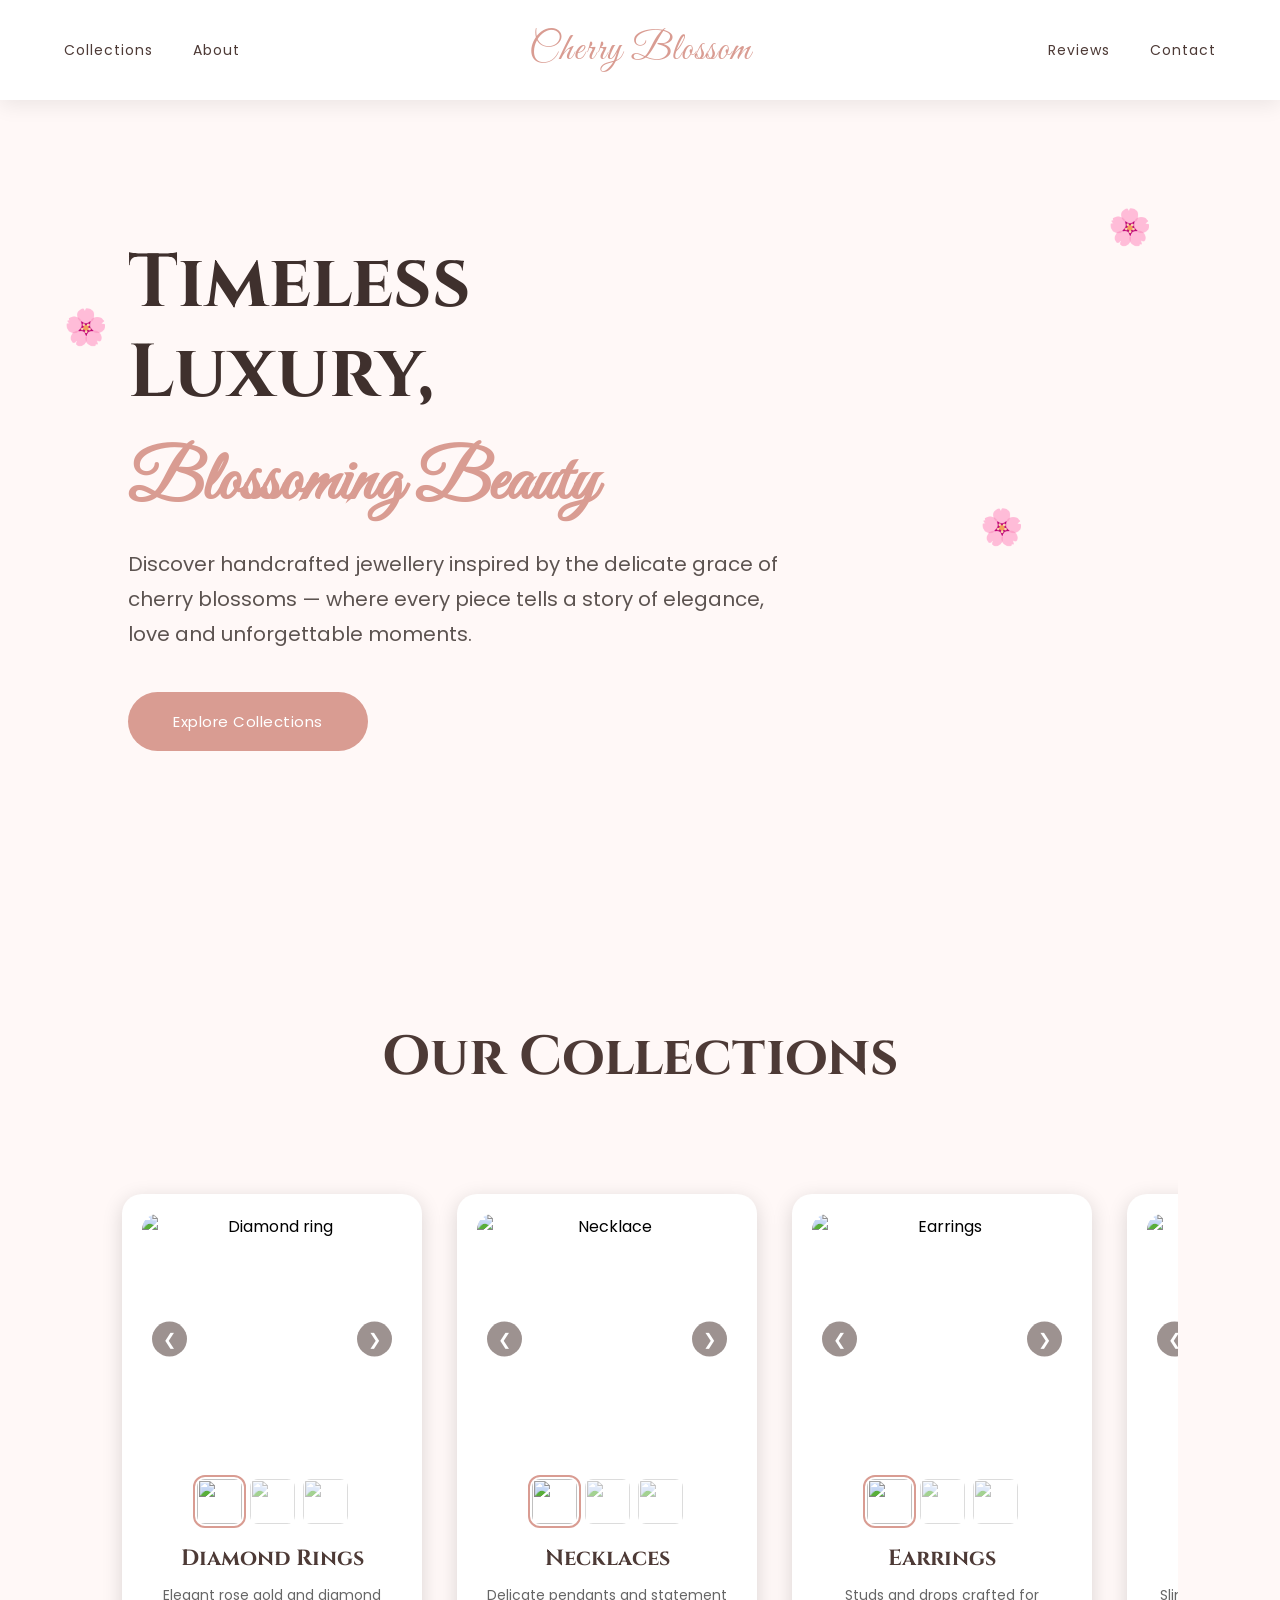
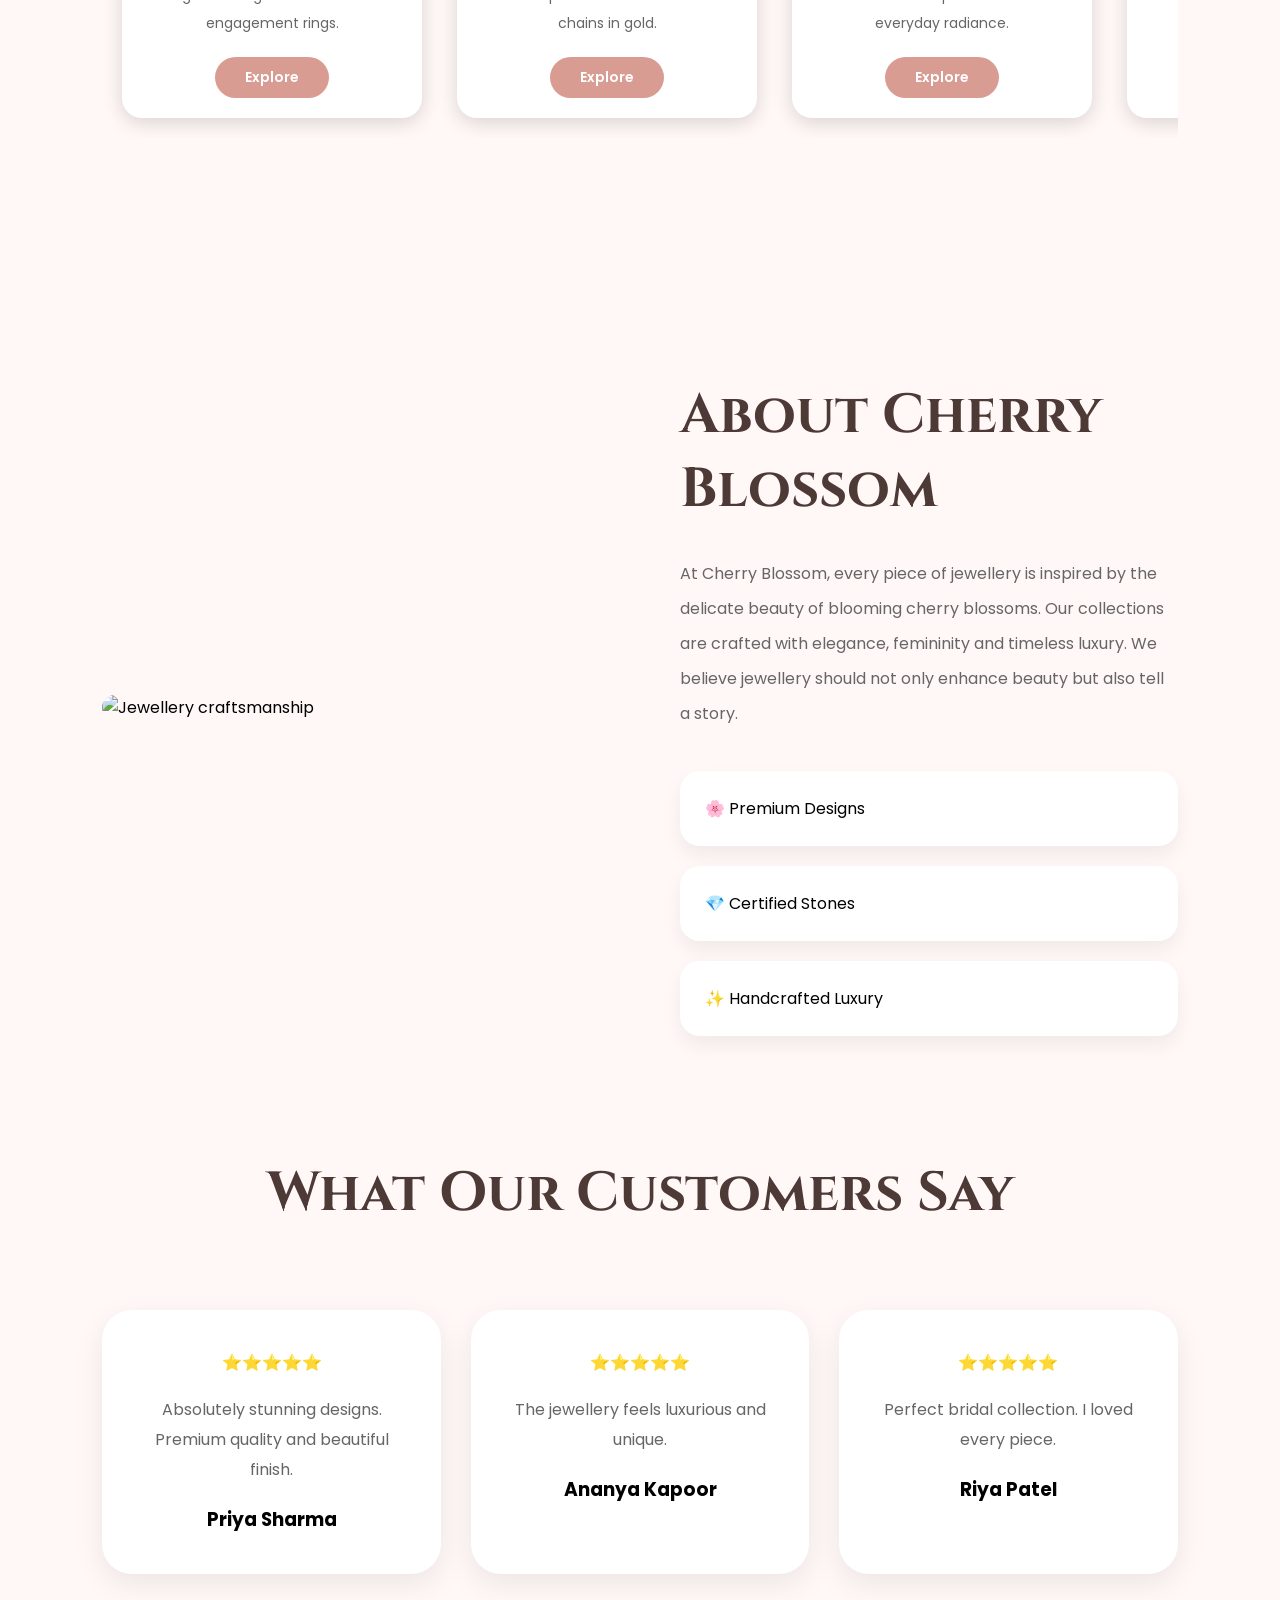
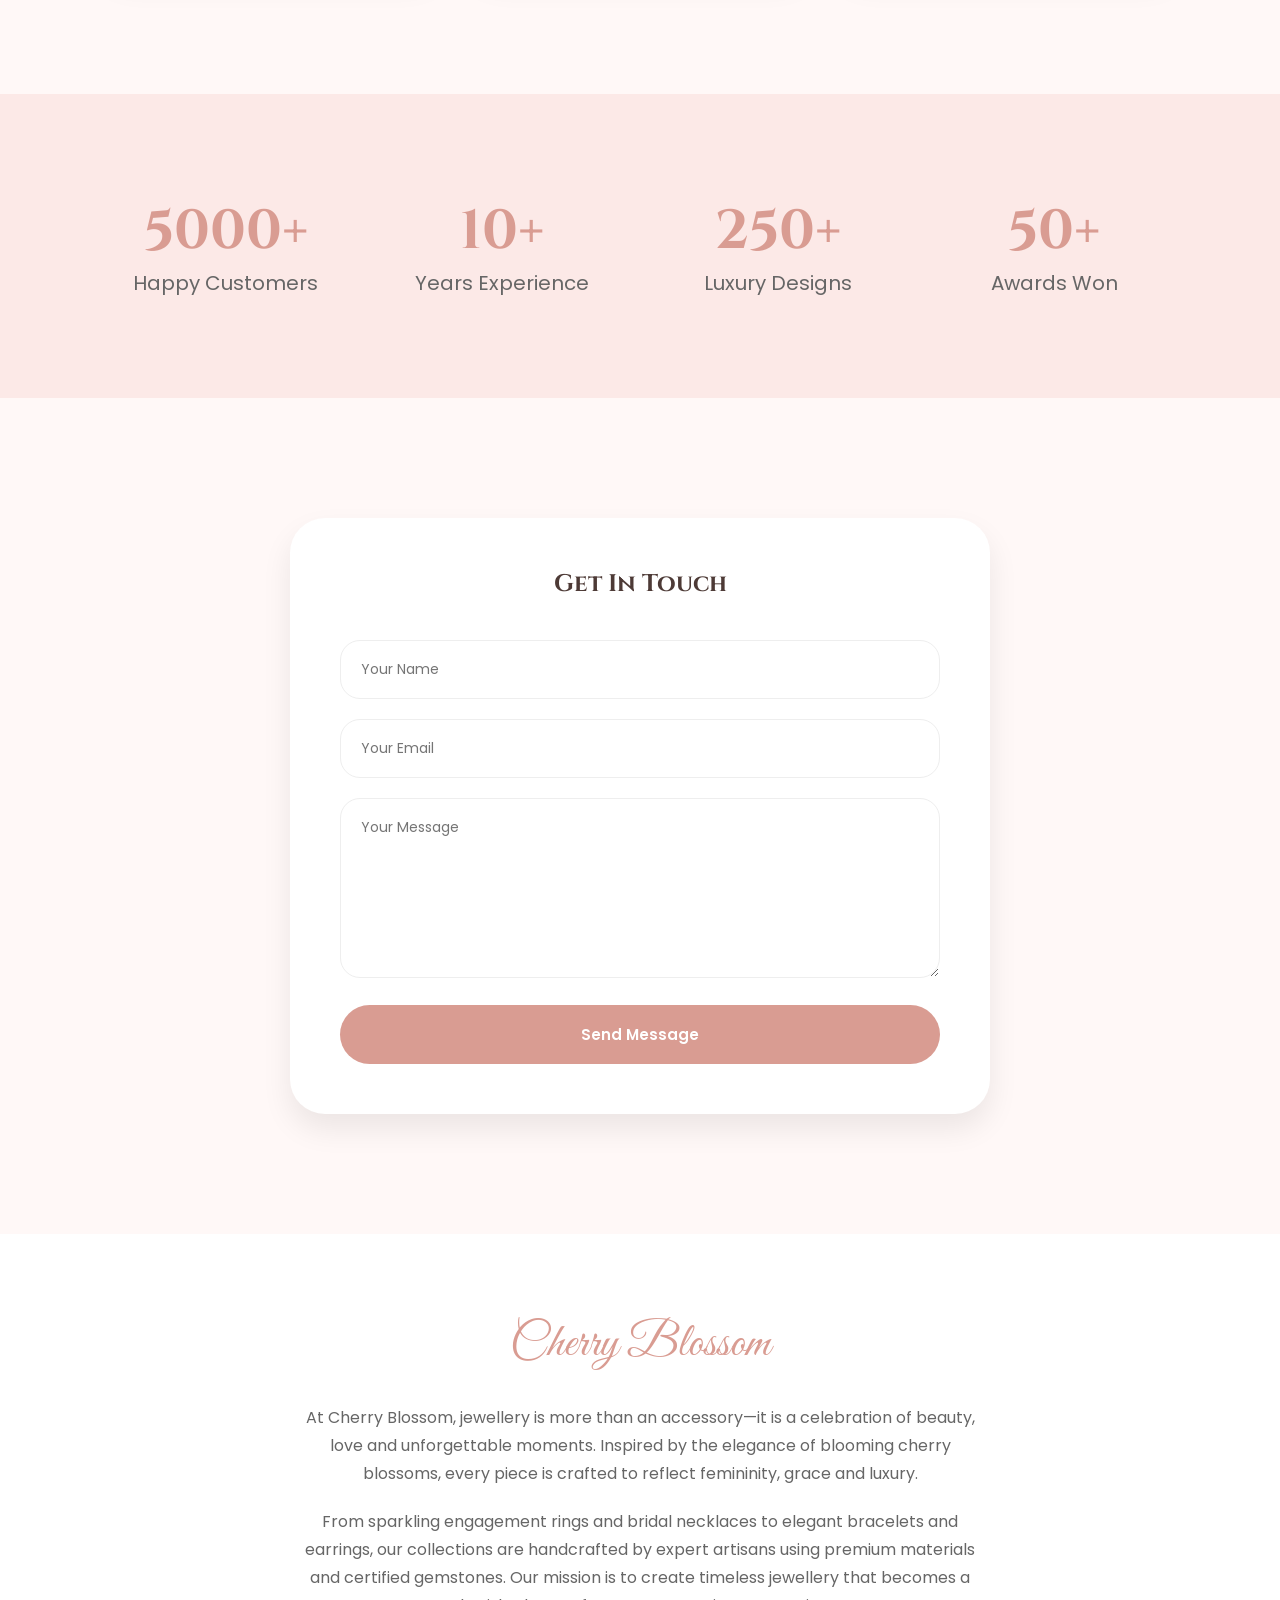
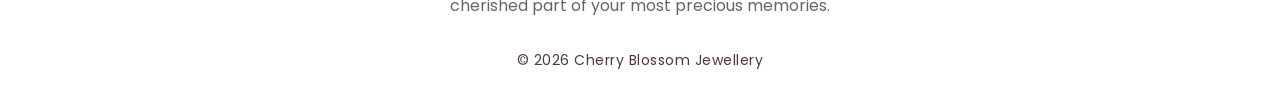
==== commit 92b1fb01: "made it responsive" ====
--- a/index.html
+++ b/index.html
@@ -10,7 +10,7 @@
         href="https://fonts.googleapis.com/css2?family=Poppins:wght@300;400;500;600&family=Cinzel:wght@400;500;600&family=Great+Vibes&display=swap"
         rel="stylesheet">
 
-        <link rel="stylesheet" href="style.css">
+   <link rel="stylesheet" href="style.css">
 </head>
 
 <body>
@@ -20,7 +20,6 @@
             <div class="left-nav">
                 <a href="#collections">Collections</a>
                 <a href="#about">About</a>
-                <a href="#shop">Shop</a>
             </div>
 
             <a href="#" class="logo">Cherry Blossom</a>
@@ -29,7 +28,20 @@
                 <a href="#reviews">Reviews</a>
                 <a href="#contact">Contact</a>
             </div>
+
+            <button class="menu-toggle" id="menuToggle" aria-label="Toggle menu">
+                <span></span>
+                <span></span>
+                <span></span>
+            </button>
         </nav>
+
+        <div class="mobile-nav" id="mobileNav">
+            <a href="#collections">Collections</a>
+            <a href="#about">About</a>
+            <a href="#reviews">Reviews</a>
+            <a href="#contact">Contact</a>
+        </div>
     </header>
 
     <section class="hero">
@@ -273,6 +285,22 @@
     </footer>
 
     <script>
+        // Mobile menu toggle
+        const menuToggle = document.getElementById("menuToggle");
+        const mobileNav = document.getElementById("mobileNav");
+
+        menuToggle.addEventListener("click", () => {
+            menuToggle.classList.toggle("open");
+            mobileNav.classList.toggle("open");
+        });
+
+        mobileNav.querySelectorAll("a").forEach((link) => {
+            link.addEventListener("click", () => {
+                menuToggle.classList.remove("open");
+                mobileNav.classList.remove("open");
+            });
+        });
+
         // Auto-scroll the collection strip
         const container = document.querySelector(".collection-container");
 
--- a/style.css
+++ b/style.css
@@ -1,533 +1,720 @@
-* {
-margin: 0;
-padding: 0;
-box-sizing: border-box;
-font-family: 'Poppins', sans-serif;
-}
-
-html {
-scroll-behavior: smooth;
-}
-
-body {
-background: #fff8f7;
-overflow-x: hidden;
-}
-
-:root {
---pink: #FCE9E7;
---rose: #D99C92;
---dark: #4d3a36;
---light: #FFF8F7;
---gold: #c9a27c;
-}
-
-/* NAVBAR */
-
-header {
-position: fixed;
-top: 0;
-left: 0;
-width: 100%;
-background: rgba(255, 255, 255, .95);
-backdrop-filter: blur(15px);
-z-index: 1000;
-box-shadow: 0 5px 20px rgba(0, 0, 0, .08);
-}
-
-nav {
-width: 90%;
-margin: auto;
-height: 100px;
-display: flex;
-justify-content: space-between;
-align-items: center;
-}
-
-.left-nav,
-.right-nav {
-display: flex;
-gap: 40px;
-}
-
-nav a {
-text-decoration: none;
-color: var(--dark);
-font-size: 14px;
-letter-spacing: 1px;
-position: relative;
-}
-
-nav a::after {
-content: '';
-position: absolute;
-left: 0;
-bottom: -8px;
-width: 0;
-height: 2px;
-background: var(--rose);
-transition: .4s;
-}
-
-nav a:hover::after {
-width: 100%;
-}
-
-/* LOGO */
-
-.logo {
-position: absolute;
-left: 50%;
-transform: translateX(-50%);
-font-family: 'Great Vibes', cursive;
-font-size: 38px;
-color: var(--rose);
-text-decoration: none;
-white-space: nowrap;
-}
-
-/* HERO */
-
-.hero {
-min-height: 100vh;
-
-background:
-    linear-gradient(rgba(255, 248, 247, .55),
-        rgba(255, 248, 247, .55)),
-
-    url("https://images.unsplash.com/photo-1599643478518-a784e5dc4c8f?q=80&w=1800");
-
-background-size: cover;
-background-position: center;
-
-display: flex;
-align-items: center;
-padding: 0 10%;
-position: relative;
-}
-
-.hero-content {
-max-width: 650px;
-margin-top: 90px;
-}
-
-.hero h1 {
-font-family: 'Cinzel', serif;
-font-size: 75px;
-line-height: 90px;
-color: #3f302d;
-}
-
-.hero h2 {
-font-family: 'Great Vibes', cursive;
-font-size: 70px;
-color: var(--rose);
-margin: 20px 0;
-}
-
-.hero p {
-font-size: 20px;
-line-height: 35px;
-color: #5c5350;
-margin-bottom: 40px;
-}
-
-.hero button {
-padding: 18px 45px;
-border: none;
-border-radius: 50px;
-background: var(--rose);
-color: white;
-font-size: 15px;
-letter-spacing: .5px;
-cursor: pointer;
-transition: .5s;
-}
-
-.hero button:hover {
-transform: translateY(-10px);
-box-shadow: 0 15px 30px rgba(217, 156, 146, .4);
-}
-
-.petal {
-position: absolute;
-font-size: 35px;
-animation: float 5s infinite ease-in-out;
-pointer-events: none;
-}
-
-.p1 {
-right: 10%;
-top: 200px;
-}
-
-.p2 {
-right: 20%;
-top: 500px;
-animation-delay: 1s;
-}
-
-.p3 {
-left: 5%;
-top: 300px;
-animation-delay: 2s;
-}
-
-@keyframes float {
-50% {
-    transform:
-        translateY(-20px) rotate(10deg);
-}
-}
-
-.title {
-text-align: center;
-font-size: 55px;
-color: var(--dark);
-margin-bottom: 80px;
-font-family: 'Cinzel';
-}
-
-#collections {
-padding: 120px 8%;
-}
-
-.collection-container {
-display: flex;
-gap: 35px;
-overflow-x: auto;
-scroll-behavior: smooth;
-padding: 20px;
-}
-
-.collection-container::-webkit-scrollbar {
-display: none;
-}
-
-.card {
-flex: 0 0 300px;
-width: 300px;
-background: #fff;
-border-radius: 20px;
-padding: 20px;
-box-shadow: 0 5px 20px rgba(0, 0, 0, 0.15);
-text-align: center;
-}
-
-.slider {
-position: relative;
-width: 100%;
-height: 250px;
-overflow: hidden;
-border-radius: 15px;
-}
-
-.slider img.main-img {
-width: 100%;
-height: 250px;
-object-fit: cover;
-border-radius: 15px;
-display: block;
-}
-
-.prev,
-.next {
-position: absolute;
-top: 50%;
-transform: translateY(-50%);
-width: 35px;
-height: 35px;
-border: none;
-border-radius: 50%;
-background: rgba(77, 58, 54, 0.55);
-color: #fff;
-cursor: pointer;
-font-size: 16px;
-z-index: 10;
-transition: .3s;
-}
-
-.prev:hover,
-.next:hover {
-background: var(--rose);
-}
-
-.prev {
-left: 10px;
-}
-
-.next {
-right: 10px;
-}
-
-.thumbs {
-display: flex;
-justify-content: center;
-gap: 8px;
-margin-top: 15px;
-flex-wrap: wrap;
-}
-
-.thumbs img {
-width: 45px;
-height: 45px;
-object-fit: cover;
-border-radius: 8px;
-cursor: pointer;
-opacity: .55;
-transition: 0.3s;
-}
-
-.thumbs img:hover {
-transform: scale(1.08);
-opacity: .8;
-}
-
-.thumbs img.active {
-opacity: 1;
-outline: 2px solid var(--rose);
-outline-offset: 2px;
-}
-
-.card h2 {
-color: var(--dark);
-margin: 20px 0 8px;
-font-family: 'Cinzel';
-font-size: 22px;
-}
-
-.card p {
-color: #666;
-line-height: 28px;
-font-size: 14px;
-}
-
-.card button.explore-btn {
-margin-top: 20px;
-padding: 10px 30px;
-border: none;
-border-radius: 50px;
-background: var(--rose);
-color: #fff;
-font-size: 14px;
-font-weight: 600;
-font-family: 'Poppins', sans-serif;
-cursor: pointer;
-transition: all 0.3s ease;
-display: inline-block;
-}
-
-.card button.explore-btn:hover {
-transform: translateY(-3px);
-box-shadow: 0 10px 20px rgba(217, 156, 146, .35);
-}
-
-.card button.explore-btn:active {
-transform: scale(0.97);
-}
-
-#about {
-padding: 120px 8%;
-display: grid;
-grid-template-columns: 1fr 1fr;
-gap: 80px;
-align-items: center;
-}
-
-.about-img img {
-width: 100%;
-border-radius: 35px;
-display: block;
-}
-
-.about-content h1 {
-font-size: 55px;
-font-family: 'Cinzel';
-margin-bottom: 30px;
-color: var(--dark);
-}
-
-.about-content p {
-line-height: 35px;
-color: #666;
-}
-
-.about-boxes {
-display: grid;
-gap: 20px;
-margin-top: 40px;
-}
-
-.about-boxes div {
-background: white;
-padding: 25px;
-border-radius: 20px;
-box-shadow:
-    0 10px 20px rgba(0, 0, 0, .06);
-font-size: 16px;
-}
-
-.review-container {
-display: grid;
-grid-template-columns:
-    repeat(auto-fit, minmax(280px, 1fr));
-gap: 30px;
-padding: 0 8% 120px;
-}
-
-.review {
-background: white;
-padding: 40px;
-border-radius: 30px;
-text-align: center;
-box-shadow:
-    0 10px 30px rgba(0, 0, 0, .08);
-transition: .5s;
-}
-
-.review:hover {
-transform: translateY(-15px);
-}
-
-.review p {
-margin: 20px 0;
-line-height: 30px;
-color: #666;
-}
-
-#contact {
-padding: 120px 8%;
-}
-
-.contact-box {
-max-width: 700px;
-margin: auto;
-background: white;
-padding: 50px;
-border-radius: 35px;
-box-shadow:
-    0 15px 30px rgba(0, 0, 0, .08);
-}
-
-.contact-box h1 {
-text-align: center;
-margin-bottom: 40px;
-font-family: 'Cinzel';
-color: var(--dark);
-}
-
-.contact-box form {
-display: block;
-}
-
-.contact-box input,
-.contact-box textarea {
-width: 100%;
-padding: 18px 20px;
-margin-bottom: 20px;
-border: 1px solid #eee;
-border-radius: 20px;
-font-family: 'Poppins', sans-serif;
-font-size: 14px;
-}
-
-.contact-box input:focus,
-.contact-box textarea:focus {
-outline: none;
-border-color: var(--rose);
-}
-
-.contact-box textarea {
-height: 180px;
-resize: vertical;
-}
-
-.contact-box button {
-width: 100%;
-padding: 18px;
-border: none;
-border-radius: 50px;
-background: var(--rose);
-color: #fff;
-font-size: 15px;
-font-weight: 600;
-cursor: pointer;
-transition: .3s;
-}
-
-.contact-box button:hover {
-transform: translateY(-3px);
-box-shadow: 0 10px 20px rgba(217, 156, 146, .35);
-}
-
-.stats {
-background: var(--pink);
-padding: 100px 8%;
-display: grid;
-grid-template-columns:
-    repeat(auto-fit, minmax(220px, 1fr));
-gap: 30px;
-text-align: center;
-}
-
-.stats h1 {
-font-size: 55px;
-font-family: 'Cinzel';
-color: var(--rose);
-}
-
-.stats p {
-color: #666;
-font-size: 20px;
-}
-
-footer {
-background: #fff;
-text-align: center;
-padding: 80px 20px 40px;
-}
-
-footer .footer-logo {
-font-family: 'Great Vibes', cursive;
-font-size: 48px;
-color: var(--rose);
-margin-bottom: 30px;
-display: block;
-}
-
-footer p {
-color: #666;
-margin-bottom: 20px;
-max-width: 700px;
-margin-left: auto;
-margin-right: auto;
-line-height: 28px;
-}
-
-footer h3 {
-color: var(--dark);
-font-weight: 400;
-font-size: 14px;
-margin-top: 30px;
-letter-spacing: .5px;
-}
-
-@media (max-width: 900px) {
-.hero h1 {
-    font-size: 48px;
-    line-height: 56px;
-}
-
-.hero h2 {
-    font-size: 48px;
-}
-
-#about {
-    grid-template-columns: 1fr;
-}
-
-.left-nav,
-.right-nav {
-    display: none;
-}
-}+ 
+        * {
+            margin: 0;
+            padding: 0;
+            box-sizing: border-box;
+            font-family: 'Poppins', sans-serif;
+        }
+
+        html {
+            scroll-behavior: smooth;
+        }
+
+        body {
+            background: #fff8f7;
+            overflow-x: hidden;
+        }
+
+        :root {
+            --pink: #FCE9E7;
+            --rose: #D99C92;
+            --dark: #4d3a36;
+            --light: #FFF8F7;
+            --gold: #c9a27c;
+        }
+
+        /* NAVBAR */
+
+        header {
+            position: fixed;
+            top: 0;
+            left: 0;
+            width: 100%;
+            background: rgba(255, 255, 255, .95);
+            backdrop-filter: blur(15px);
+            z-index: 1000;
+            box-shadow: 0 5px 20px rgba(0, 0, 0, .08);
+        }
+
+        nav {
+            width: 90%;
+            margin: auto;
+            height: 100px;
+            display: flex;
+            justify-content: space-between;
+            align-items: center;
+        }
+
+        .left-nav,
+        .right-nav {
+            display: flex;
+            gap: 40px;
+        }
+
+        nav a {
+            text-decoration: none;
+            color: var(--dark);
+            font-size: 14px;
+            letter-spacing: 1px;
+            position: relative;
+        }
+
+        nav a::after {
+            content: '';
+            position: absolute;
+            left: 0;
+            bottom: -8px;
+            width: 0;
+            height: 2px;
+            background: var(--rose);
+            transition: .4s;
+        }
+
+        nav a:hover::after {
+            width: 100%;
+        }
+
+        .menu-toggle {
+            display: none;
+            flex-direction: column;
+            justify-content: center;
+            gap: 5px;
+            width: 36px;
+            height: 36px;
+            border: none;
+            background: transparent;
+            cursor: pointer;
+            z-index: 1001;
+        }
+
+        .menu-toggle span {
+            display: block;
+            width: 26px;
+            height: 2px;
+            background: var(--dark);
+            transition: .3s;
+        }
+
+        .menu-toggle.open span:nth-child(1) {
+            transform: translateY(7px) rotate(45deg);
+        }
+
+        .menu-toggle.open span:nth-child(2) {
+            opacity: 0;
+        }
+
+        .menu-toggle.open span:nth-child(3) {
+            transform: translateY(-7px) rotate(-45deg);
+        }
+
+        .mobile-nav {
+            display: none;
+            flex-direction: column;
+            background: #fff;
+            overflow: hidden;
+            max-height: 0;
+            transition: max-height .4s ease;
+        }
+
+        .mobile-nav.open {
+            max-height: 300px;
+        }
+
+        .mobile-nav a {
+            text-decoration: none;
+            color: var(--dark);
+            padding: 16px 8%;
+            font-size: 15px;
+            border-top: 1px solid #f3e9e7;
+        }
+
+        /* LOGO */
+
+        .logo {
+            position: absolute;
+            left: 50%;
+            transform: translateX(-50%);
+            font-family: 'Great Vibes', cursive;
+            font-size: 38px;
+            color: var(--rose);
+            text-decoration: none;
+            white-space: nowrap;
+        }
+
+        /* HERO */
+
+        .hero {
+            min-height: 100vh;
+
+            background:
+                linear-gradient(rgba(255, 248, 247, .55),
+                    rgba(255, 248, 247, .55)),
+
+                url("https://images.unsplash.com/photo-1599643478518-a784e5dc4c8f?q=80&w=1800");
+
+            background-size: cover;
+            background-position: center;
+
+            display: flex;
+            align-items: center;
+            padding: 0 10%;
+            position: relative;
+        }
+
+        .hero-content {
+            max-width: 650px;
+            margin-top: 90px;
+        }
+
+        .hero h1 {
+            font-family: 'Cinzel', serif;
+            font-size: 75px;
+            line-height: 90px;
+            color: #3f302d;
+        }
+
+        .hero h2 {
+            font-family: 'Great Vibes', cursive;
+            font-size: 70px;
+            color: var(--rose);
+            margin: 20px 0;
+        }
+
+        .hero p {
+            font-size: 20px;
+            line-height: 35px;
+            color: #5c5350;
+            margin-bottom: 40px;
+        }
+
+        .hero button {
+            padding: 18px 45px;
+            border: none;
+            border-radius: 50px;
+            background: var(--rose);
+            color: white;
+            font-size: 15px;
+            letter-spacing: .5px;
+            cursor: pointer;
+            transition: .5s;
+        }
+
+        .hero button:hover {
+            transform: translateY(-10px);
+            box-shadow: 0 15px 30px rgba(217, 156, 146, .4);
+        }
+
+        .petal {
+            position: absolute;
+            font-size: 35px;
+            animation: float 5s infinite ease-in-out;
+            pointer-events: none;
+        }
+
+        .p1 {
+            right: 10%;
+            top: 200px;
+        }
+
+        .p2 {
+            right: 20%;
+            top: 500px;
+            animation-delay: 1s;
+        }
+
+        .p3 {
+            left: 5%;
+            top: 300px;
+            animation-delay: 2s;
+        }
+
+        @keyframes float {
+            50% {
+                transform:
+                    translateY(-20px) rotate(10deg);
+            }
+        }
+
+        .title {
+            text-align: center;
+            font-size: 55px;
+            color: var(--dark);
+            margin-bottom: 80px;
+            font-family: 'Cinzel';
+        }
+
+        #collections {
+            padding: 120px 8%;
+        }
+
+        .collection-container {
+            display: flex;
+            gap: 35px;
+            overflow-x: auto;
+            scroll-behavior: smooth;
+            padding: 20px;
+        }
+
+        .collection-container::-webkit-scrollbar {
+            display: none;
+        }
+
+        .card {
+            flex: 0 0 300px;
+            width: 300px;
+            background: #fff;
+            border-radius: 20px;
+            padding: 20px;
+            box-shadow: 0 5px 20px rgba(0, 0, 0, 0.15);
+            text-align: center;
+        }
+
+        .slider {
+            position: relative;
+            width: 100%;
+            height: 250px;
+            overflow: hidden;
+            border-radius: 15px;
+        }
+
+        .slider img.main-img {
+            width: 100%;
+            height: 250px;
+            object-fit: cover;
+            border-radius: 15px;
+            display: block;
+        }
+
+        .prev,
+        .next {
+            position: absolute;
+            top: 50%;
+            transform: translateY(-50%);
+            width: 35px;
+            height: 35px;
+            border: none;
+            border-radius: 50%;
+            background: rgba(77, 58, 54, 0.55);
+            color: #fff;
+            cursor: pointer;
+            font-size: 16px;
+            z-index: 10;
+            transition: .3s;
+        }
+
+        .prev:hover,
+        .next:hover {
+            background: var(--rose);
+        }
+
+        .prev {
+            left: 10px;
+        }
+
+        .next {
+            right: 10px;
+        }
+
+        .thumbs {
+            display: flex;
+            justify-content: center;
+            gap: 8px;
+            margin-top: 15px;
+            flex-wrap: wrap;
+        }
+
+        .thumbs img {
+            width: 45px;
+            height: 45px;
+            object-fit: cover;
+            border-radius: 8px;
+            cursor: pointer;
+            opacity: .55;
+            transition: 0.3s;
+        }
+
+        .thumbs img:hover {
+            transform: scale(1.08);
+            opacity: .8;
+        }
+
+        .thumbs img.active {
+            opacity: 1;
+            outline: 2px solid var(--rose);
+            outline-offset: 2px;
+        }
+
+        .card h2 {
+            color: var(--dark);
+            margin: 20px 0 8px;
+            font-family: 'Cinzel';
+            font-size: 22px;
+        }
+
+        .card p {
+            color: #666;
+            line-height: 28px;
+            font-size: 14px;
+        }
+
+        .card button.explore-btn {
+            margin-top: 20px;
+            padding: 10px 30px;
+            border: none;
+            border-radius: 50px;
+            background: var(--rose);
+            color: #fff;
+            font-size: 14px;
+            font-weight: 600;
+            font-family: 'Poppins', sans-serif;
+            cursor: pointer;
+            transition: all 0.3s ease;
+            display: inline-block;
+        }
+
+        .card button.explore-btn:hover {
+            transform: translateY(-3px);
+            box-shadow: 0 10px 20px rgba(217, 156, 146, .35);
+        }
+
+        .card button.explore-btn:active {
+            transform: scale(0.97);
+        }
+
+        #about {
+            padding: 120px 8%;
+            display: grid;
+            grid-template-columns: 1fr 1fr;
+            gap: 80px;
+            align-items: center;
+        }
+
+        .about-img img {
+            width: 100%;
+            border-radius: 35px;
+            display: block;
+        }
+
+        .about-content h1 {
+            font-size: 55px;
+            font-family: 'Cinzel';
+            margin-bottom: 30px;
+            color: var(--dark);
+        }
+
+        .about-content p {
+            line-height: 35px;
+            color: #666;
+        }
+
+        .about-boxes {
+            display: grid;
+            gap: 20px;
+            margin-top: 40px;
+        }
+
+        .about-boxes div {
+            background: white;
+            padding: 25px;
+            border-radius: 20px;
+            box-shadow:
+                0 10px 20px rgba(0, 0, 0, .06);
+            font-size: 16px;
+        }
+
+        .review-container {
+            display: grid;
+            grid-template-columns:
+                repeat(auto-fit, minmax(280px, 1fr));
+            gap: 30px;
+            padding: 0 8% 120px;
+        }
+
+        .review {
+            background: white;
+            padding: 40px;
+            border-radius: 30px;
+            text-align: center;
+            box-shadow:
+                0 10px 30px rgba(0, 0, 0, .08);
+            transition: .5s;
+        }
+
+        .review:hover {
+            transform: translateY(-15px);
+        }
+
+        .review p {
+            margin: 20px 0;
+            line-height: 30px;
+            color: #666;
+        }
+
+        #contact {
+            padding: 120px 8%;
+        }
+
+        .contact-box {
+            max-width: 700px;
+            margin: auto;
+            background: white;
+            padding: 50px;
+            border-radius: 35px;
+            box-shadow:
+                0 15px 30px rgba(0, 0, 0, .08);
+        }
+
+        .contact-box h1 {
+            text-align: center;
+            margin-bottom: 40px;
+            font-family: 'Cinzel';
+            color: var(--dark);
+        }
+
+        .contact-box form {
+            display: block;
+        }
+
+        .contact-box input,
+        .contact-box textarea {
+            width: 100%;
+            padding: 18px 20px;
+            margin-bottom: 20px;
+            border: 1px solid #eee;
+            border-radius: 20px;
+            font-family: 'Poppins', sans-serif;
+            font-size: 14px;
+        }
+
+        .contact-box input:focus,
+        .contact-box textarea:focus {
+            outline: none;
+            border-color: var(--rose);
+        }
+
+        .contact-box textarea {
+            height: 180px;
+            resize: vertical;
+        }
+
+        .contact-box button {
+            width: 100%;
+            padding: 18px;
+            border: none;
+            border-radius: 50px;
+            background: var(--rose);
+            color: #fff;
+            font-size: 15px;
+            font-weight: 600;
+            cursor: pointer;
+            transition: .3s;
+        }
+
+        .contact-box button:hover {
+            transform: translateY(-3px);
+            box-shadow: 0 10px 20px rgba(217, 156, 146, .35);
+        }
+
+        .stats {
+            background: var(--pink);
+            padding: 100px 8%;
+            display: grid;
+            grid-template-columns:
+                repeat(auto-fit, minmax(220px, 1fr));
+            gap: 30px;
+            text-align: center;
+        }
+
+        .stats h1 {
+            font-size: 55px;
+            font-family: 'Cinzel';
+            color: var(--rose);
+        }
+
+        .stats p {
+            color: #666;
+            font-size: 20px;
+        }
+
+        footer {
+            background: #fff;
+            text-align: center;
+            padding: 80px 20px 40px;
+        }
+
+        footer .footer-logo {
+            font-family: 'Great Vibes', cursive;
+            font-size: 48px;
+            color: var(--rose);
+            margin-bottom: 30px;
+            display: block;
+        }
+
+        footer p {
+            color: #666;
+            margin-bottom: 20px;
+            max-width: 700px;
+            margin-left: auto;
+            margin-right: auto;
+            line-height: 28px;
+        }
+
+        footer h3 {
+            color: var(--dark);
+            font-weight: 400;
+            font-size: 14px;
+            margin-top: 30px;
+            letter-spacing: .5px;
+        }
+
+        @media (max-width: 900px) {
+
+            nav {
+                height: 80px;
+            }
+
+            .left-nav,
+            .right-nav {
+                display: none;
+            }
+
+            .menu-toggle {
+                display: flex;
+                margin-left: auto;
+            }
+
+            .mobile-nav {
+                display: flex;
+            }
+
+            .hero {
+                padding: 0 6%;
+                text-align: left;
+            }
+
+            .hero-content {
+                margin-top: 70px;
+            }
+
+            .hero h1 {
+                font-size: 42px;
+                line-height: 50px;
+            }
+
+            .hero h2 {
+                font-size: 42px;
+                margin: 12px 0;
+            }
+
+            .hero p {
+                font-size: 16px;
+                line-height: 28px;
+                margin-bottom: 28px;
+            }
+
+            .hero button {
+                padding: 14px 32px;
+                font-size: 14px;
+            }
+
+            .petal {
+                font-size: 24px;
+            }
+
+            .title {
+                font-size: 36px;
+                margin-bottom: 45px;
+            }
+
+            #collections {
+                padding: 70px 5%;
+            }
+
+            .card {
+                flex: 0 0 250px;
+                width: 250px;
+                padding: 15px;
+            }
+
+            .slider,
+            .slider img.main-img {
+                height: 200px;
+            }
+
+            #about {
+                grid-template-columns: 1fr;
+                gap: 40px;
+                padding: 70px 6%;
+            }
+
+            .about-content h1 {
+                font-size: 34px;
+            }
+
+            .review-container {
+                padding: 0 6% 70px;
+            }
+
+            #contact {
+                padding: 70px 6%;
+            }
+
+            .contact-box {
+                padding: 30px 22px;
+            }
+
+            .contact-box h1 {
+                font-size: 30px;
+            }
+
+            .stats {
+                padding: 60px 6%;
+            }
+
+            .stats h1 {
+                font-size: 38px;
+            }
+        }
+
+        @media (max-width: 480px) {
+
+            .logo {
+                font-size: 28px;
+            }
+
+            .hero h1 {
+                font-size: 32px;
+                line-height: 40px;
+            }
+
+            .hero h2 {
+                font-size: 32px;
+            }
+
+            .title {
+                font-size: 28px;
+            }
+
+            .card {
+                flex: 0 0 220px;
+                width: 220px;
+            }
+
+            .slider,
+            .slider img.main-img {
+                height: 170px;
+            }
+
+            .review {
+                padding: 28px 20px;
+            }
+
+            .contact-box {
+                padding: 24px 16px;
+            }
+
+            footer .footer-logo {
+                font-size: 36px;
+            }
+        }
+    
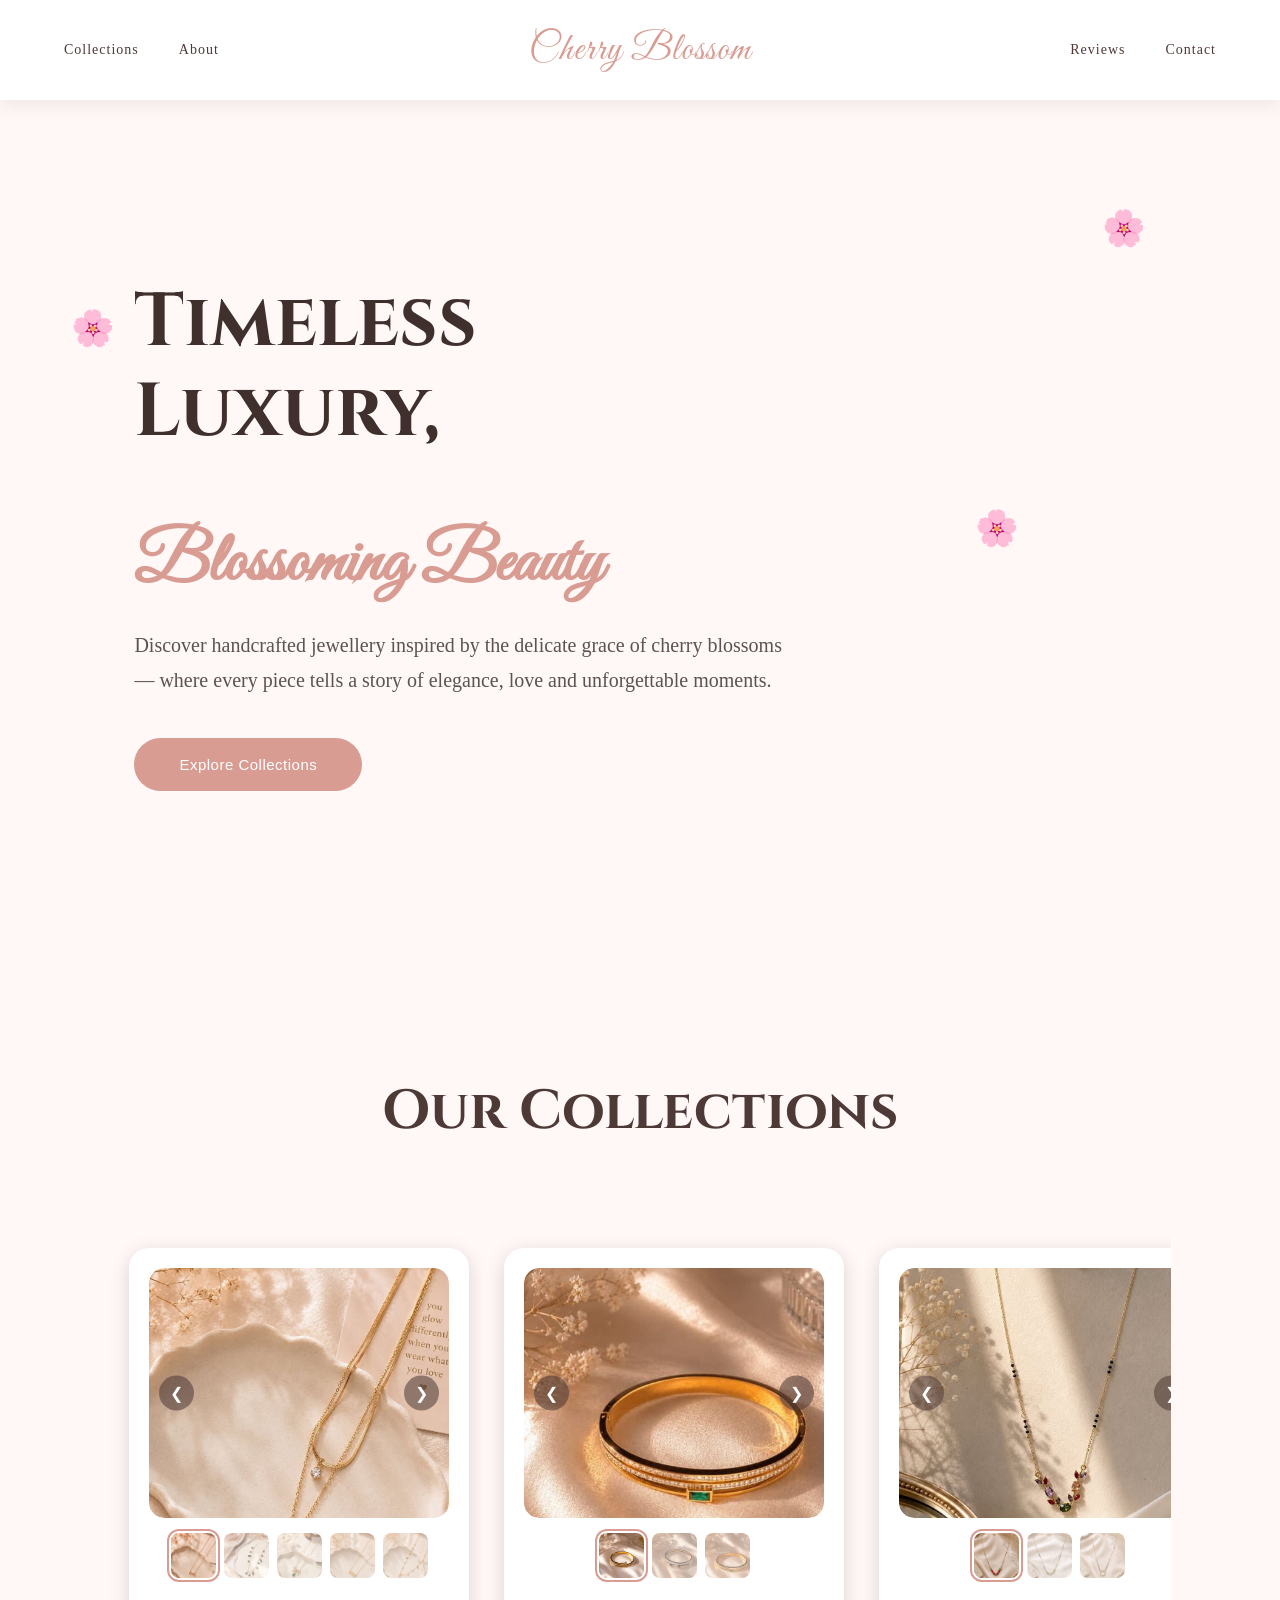
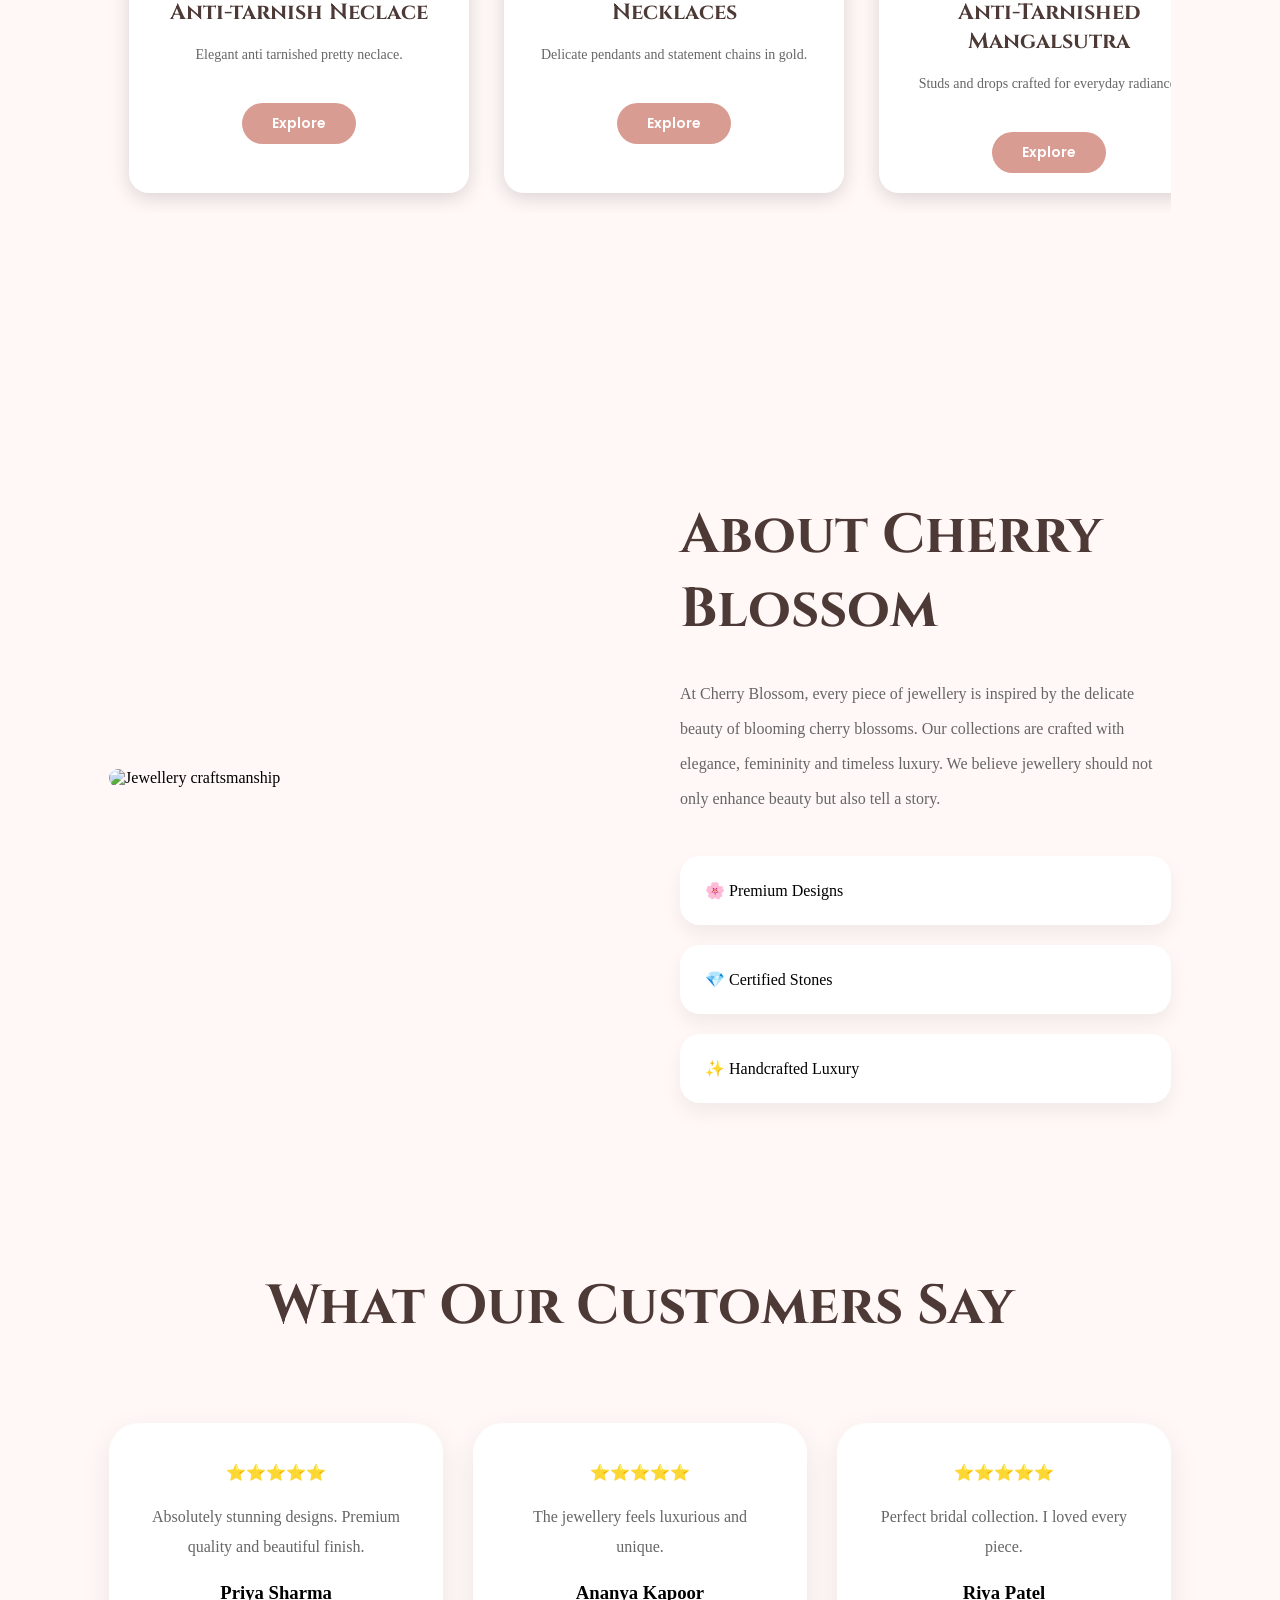
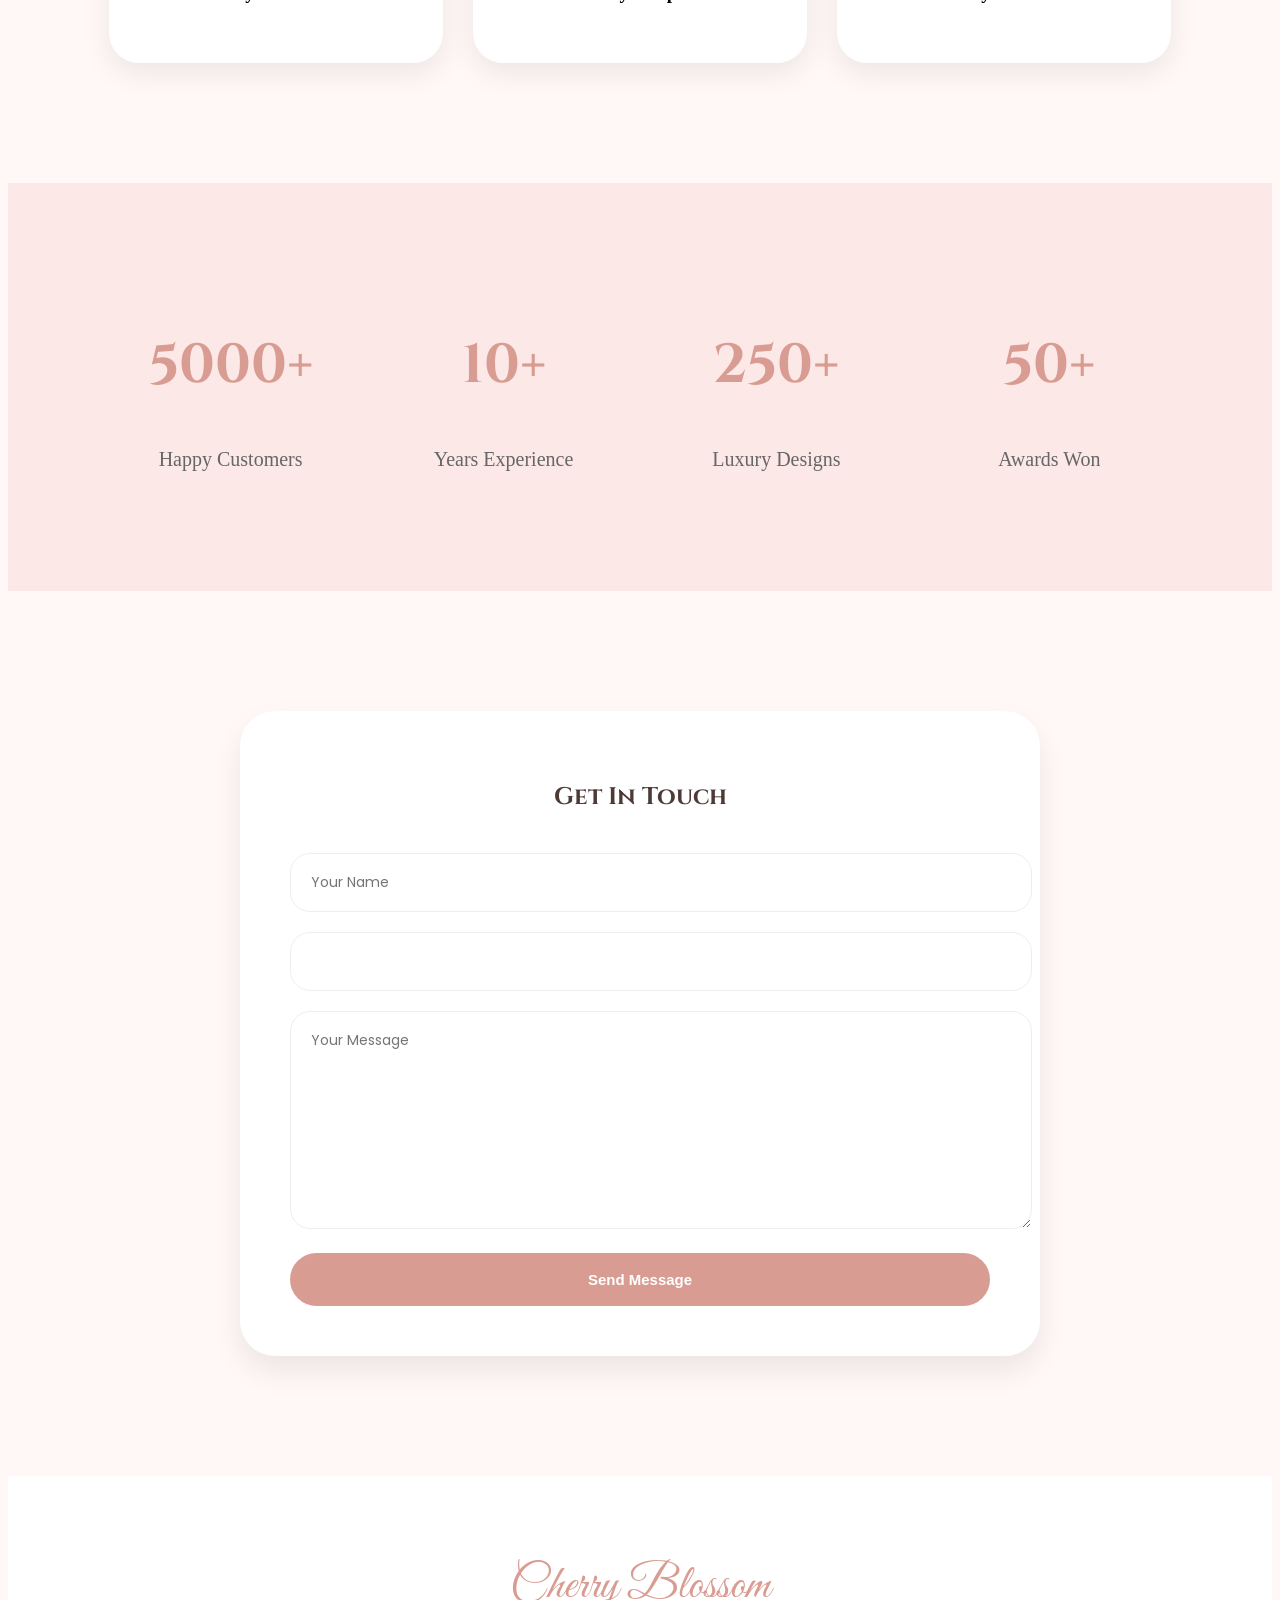
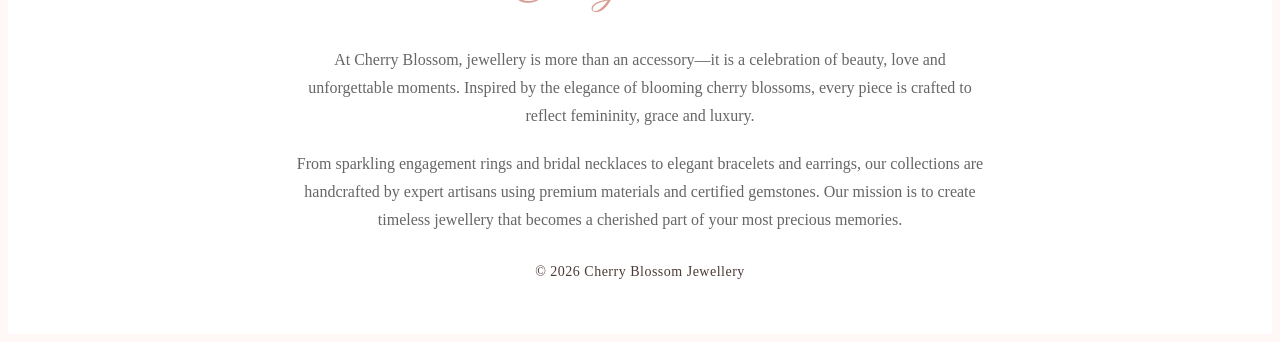
==== commit e2436d3f: "images added" ====
--- a/index.html
+++ b/index.html
@@ -10,7 +10,7 @@
         href="https://fonts.googleapis.com/css2?family=Poppins:wght@300;400;500;600&family=Cinzel:wght@400;500;600&family=Great+Vibes&display=swap"
         rel="stylesheet">
 
-   <link rel="stylesheet" href="style.css">
+    <link rel="stylesheet" href="style.css">
 </head>
 
 <body>
@@ -21,6 +21,7 @@
                 <a href="#collections">Collections</a>
                 <a href="#about">About</a>
             </div>
+
 
             <a href="#" class="logo">Cherry Blossom</a>
 
@@ -73,18 +74,20 @@
             <div class="card" data-current="0">
                 <div class="slider">
                     <button class="prev" aria-label="Previous image">&#10094;</button>
-                    <img class="main-img"
-                        src="https://images.unsplash.com/photo-1605100804763-247f67b3557e?q=80&w=600"
-                        alt="Diamond ring">
+                    <img class="main-img" src="image/nec4.jpeg"
+                        alt="Neclace">
                     <button class="next" aria-label="Next image">&#10095;</button>
                 </div>
                 <div class="thumbs">
-                    <img class="active" src="https://images.unsplash.com/photo-1605100804763-247f67b3557e?q=80&w=200" alt="">
-                    <img src="https://images.unsplash.com/photo-1603561596112-0a132b757442?q=80&w=200" alt="">
-                    <img src="https://images.unsplash.com/photo-1611652022419-a9419f74343d?q=80&w=200" alt="">
-                </div>
-                <h2>Diamond Rings</h2>
-                <p>Elegant rose gold and diamond engagement rings.</p>
+                    <img class="active" src="image/nec3.jpeg"
+                        alt="">
+                    <img src="image/nec.jpeg" alt="">
+                    <img src="image/nec2.jpeg" alt="">
+                    <img src="image/nec5.jpeg" alt="">
+                    <img src="image/nec6.jpeg" alt="">
+                </div>
+                <h2>Anti-tarnish Neclace</h2>
+                <p>Elegant anti tarnished pretty neclace.</p>
                 <button class="explore-btn">Explore</button>
             </div>
 
@@ -92,15 +95,15 @@
             <div class="card" data-current="0">
                 <div class="slider">
                     <button class="prev" aria-label="Previous image">&#10094;</button>
-                    <img class="main-img"
-                        src="https://images.unsplash.com/photo-1599643478518-a784e5dc4c8f?q=80&w=600"
-                        alt="Necklace">
+                    <img class="main-img" src="image/bra3.jpeg"
+                        alt="Braclet">
                     <button class="next" aria-label="Next image">&#10095;</button>
                 </div>
                 <div class="thumbs">
-                    <img class="active" src="https://images.unsplash.com/photo-1599643478518-a784e5dc4c8f?q=80&w=200" alt="">
-                    <img src="https://images.unsplash.com/photo-1611591437281-460bfbe1220a?q=80&w=200" alt="">
-                    <img src="https://images.unsplash.com/photo-1599643477877-530eb83abc8e?q=80&w=200" alt="">
+                    <img class="active" src="image/bra1.jpeg"
+                        alt="">
+                    <img src="image/bra2.jpeg" alt="">
+                    <img src="image/bra3.jpeg" alt="">
                 </div>
                 <h2>Necklaces</h2>
                 <p>Delicate pendants and statement chains in gold.</p>
@@ -111,17 +114,17 @@
             <div class="card" data-current="0">
                 <div class="slider">
                     <button class="prev" aria-label="Previous image">&#10094;</button>
-                    <img class="main-img"
-                        src="https://images.unsplash.com/photo-1535632787350-4e68ef0ac584?q=80&w=600"
-                        alt="Earrings">
+                    <img class="main-img" src="image/mal1.jpeg"
+                        alt="Mangalsutra">
                     <button class="next" aria-label="Next image">&#10095;</button>
                 </div>
                 <div class="thumbs">
-                    <img class="active" src="https://images.unsplash.com/photo-1535632787350-4e68ef0ac584?q=80&w=200" alt="">
-                    <img src="https://images.unsplash.com/photo-1610694955371-d4a3e0ce0a8b?q=80&w=200" alt="">
-                    <img src="https://images.unsplash.com/photo-1561172317-7b7c3e8d8d8e?q=80&w=200" alt="">
-                </div>
-                <h2>Earrings</h2>
+                    <img class="active" src="image/mal2.jpeg"
+                        alt="">
+                    <img src="image/mal3.jpeg" alt="">
+                    <img src="image/mal4.jpeg" alt="">
+                </div>
+                <h2>Anti-Tarnished Mangalsutra</h2>
                 <p>Studs and drops crafted for everyday radiance.</p>
                 <button class="explore-btn">Explore</button>
             </div>
@@ -130,48 +133,30 @@
             <div class="card" data-current="0">
                 <div class="slider">
                     <button class="prev" aria-label="Previous image">&#10094;</button>
-                    <img class="main-img"
-                        src="https://images.unsplash.com/photo-1611591437281-460bfbe1220a?q=80&w=600"
-                        alt="Bracelet">
+                    <img class="main-img" src="image/ear1.jpeg"
+                        alt="Earrings">
                     <button class="next" aria-label="Next image">&#10095;</button>
                 </div>
                 <div class="thumbs">
-                    <img class="active" src="https://images.unsplash.com/photo-1611591437281-460bfbe1220a?q=80&w=200" alt="">
-                    <img src="https://images.unsplash.com/photo-1599643478518-a784e5dc4c8f?q=80&w=200" alt="">
-                    <img src="https://images.unsplash.com/photo-1603561596112-0a132b757442?q=80&w=200" alt="">
+                    <img class="active" src="image/ear2.jpeg"
+                        alt="">
+                    <img src="image/ear3.jpeg" alt="">
+                    <img src="image/ear2.jpeg" alt="">
                 </div>
                 <h2>Bracelets</h2>
-                <p>Slim bangles and chain bracelets, hand finished.</p>
+                <p>Let Your Ears Do the Talking</p>
                 <button class="explore-btn">Explore</button>
             </div>
 
-            <!-- Wedding Collection -->
-            <div class="card" data-current="0">
-                <div class="slider">
-                    <button class="prev" aria-label="Previous image">&#10094;</button>
-                    <img class="main-img"
-                        src="https://images.unsplash.com/photo-1617038260897-41a1f14a8ca0?q=80&w=600"
-                        alt="Wedding jewellery">
-                    <button class="next" aria-label="Next image">&#10095;</button>
-                </div>
-                <div class="thumbs">
-                    <img class="active" src="https://images.unsplash.com/photo-1617038260897-41a1f14a8ca0?q=80&w=200" alt="">
-                    <img src="https://images.unsplash.com/photo-1605100804763-247f67b3557e?q=80&w=200" alt="">
-                    <img src="https://images.unsplash.com/photo-1611652022419-a9419f74343d?q=80&w=200" alt="">
-                </div>
-                <h2>Wedding Collection</h2>
-                <p>Bridal sets designed for your most precious day.</p>
-                <button class="explore-btn">Explore</button>
-            </div>
-
-        </div>
+
 
     </section>
 
     <section id="about">
 
         <div class="about-img">
-            <img src="https://images.unsplash.com/photo-1617038260897-41a1f14a8ca0?q=80&w=1200" alt="Jewellery craftsmanship">
+            <img src="https://images.unsplash.com/photo-1617038260897-41a1f14a8ca0?q=80&w=1200"
+                alt="Jewellery craftsmanship">
         </div>
 
         <div class="about-content">
@@ -252,7 +237,9 @@
 
             <form id="contactForm" action="https://formspree.io/f/mkoadlov" method="POST">
                 <input type="text" name="name" placeholder="Your Name" required>
-                <input type="email" name="email" placeholder="Your Email" required>
+                <input type="email" pattern="[a-zA-Z][a-zA-Z0-9._%+-]*@[a-zA-Z0-9.-]+\.[a-zA-Z]{2,}"
+                    title="Email should start with a letter. Example: ram@gmail.com or ram123@gmail.com">
+                <small id="error"></small>
                 <textarea name="message" placeholder="Your Message" required></textarea>
                 <input type="hidden" name="_subject" value="New message from Cherry Blossom website">
 
@@ -376,6 +363,19 @@
             submitBtn.disabled = false;
             submitBtn.textContent = "Send Message";
         });
+
+        const email = document.getElementById("email");
+        const error = document.getElementById("error");
+
+        email.addEventListener("input", () => {
+            const regex = /^[a-zA-Z]+@[a-zA-Z]+\.[a-zA-Z]{2,}$/;
+
+            if (!regex.test(email.value)) {
+                error.innerText = "❌ Only alphabet emails allowed (e.g. ram@gmail.com)";
+            } else {
+                error.innerText = "";
+            }
+        });
     </script>
 
 </body>
--- a/style.css
+++ b/style.css
@@ -1,4 +1,4 @@
- 
+ <style>
         * {
             margin: 0;
             padding: 0;
@@ -717,4 +717,10 @@
                 font-size: 36px;
             }
         }
-    +    
+        /* #error{
+    color: red;
+    font-size: 14px;
+    margin-top: 5px;
+    display: block;
+} */
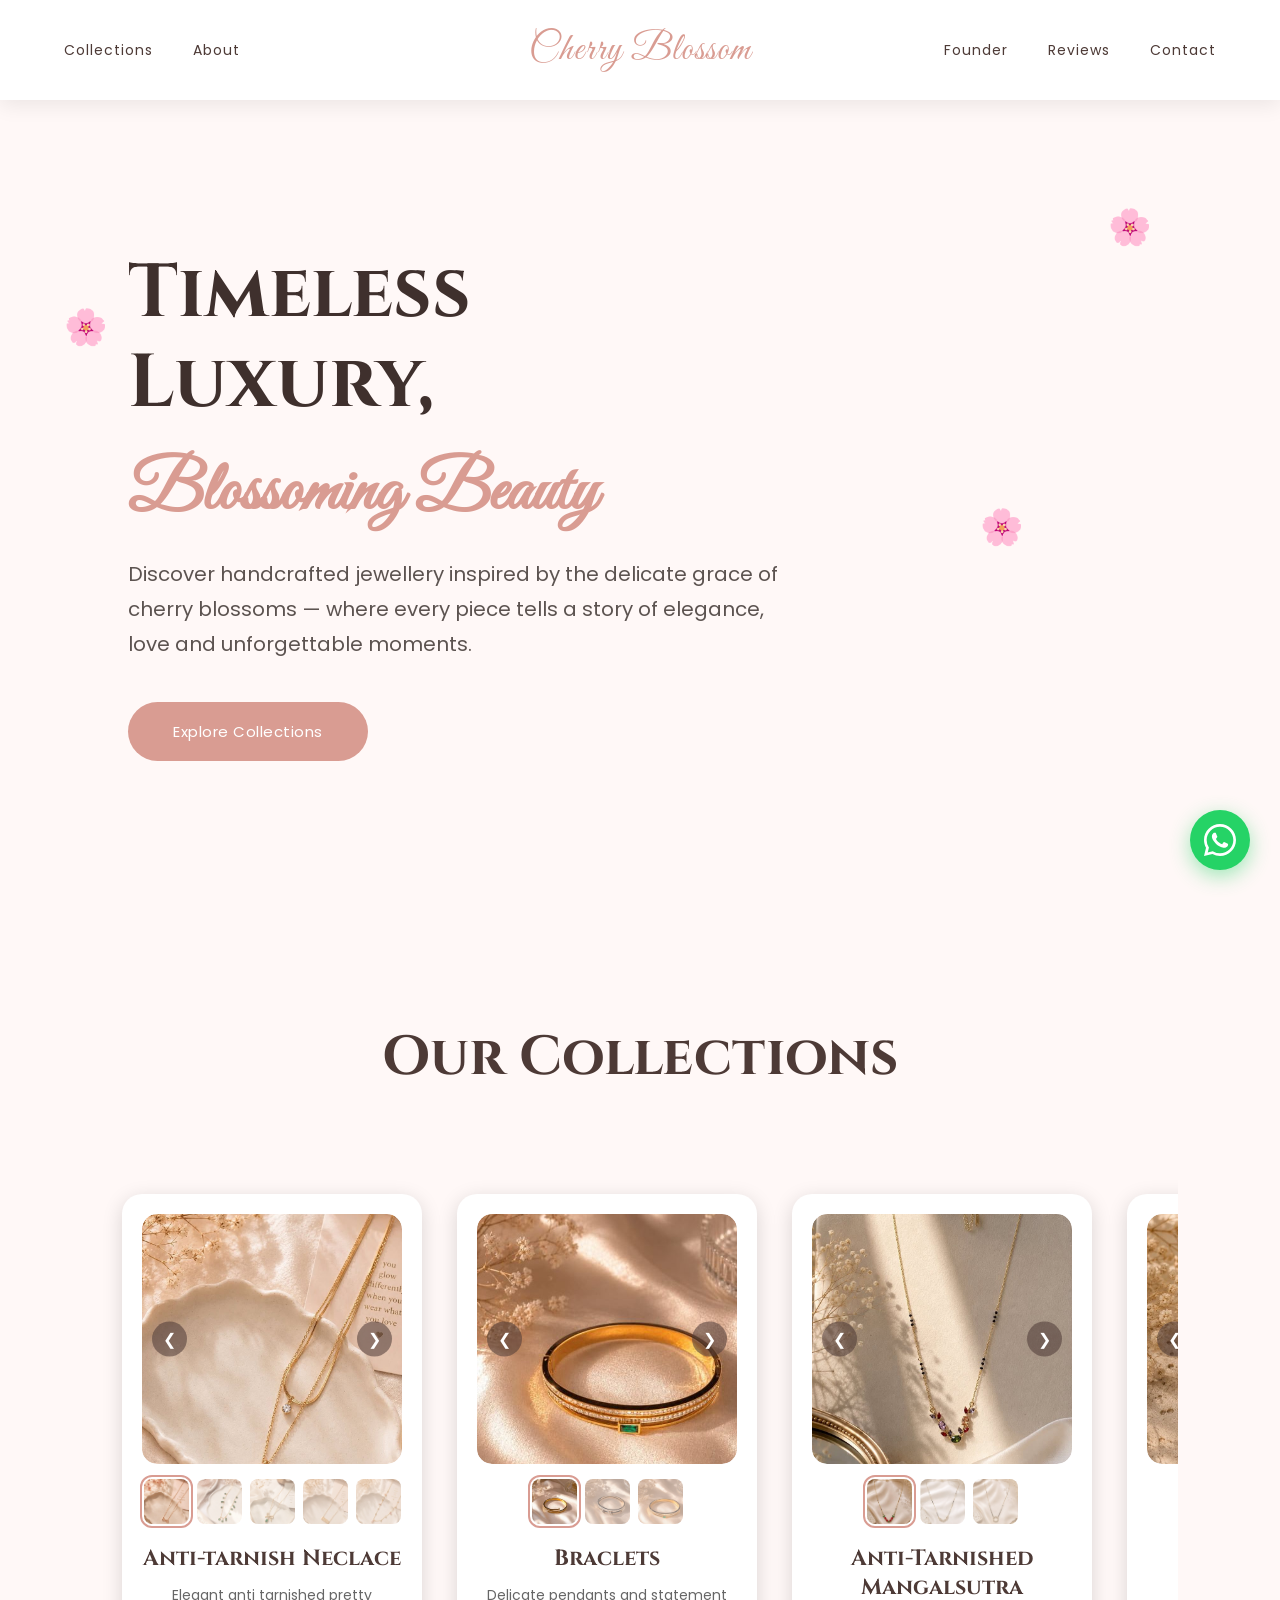
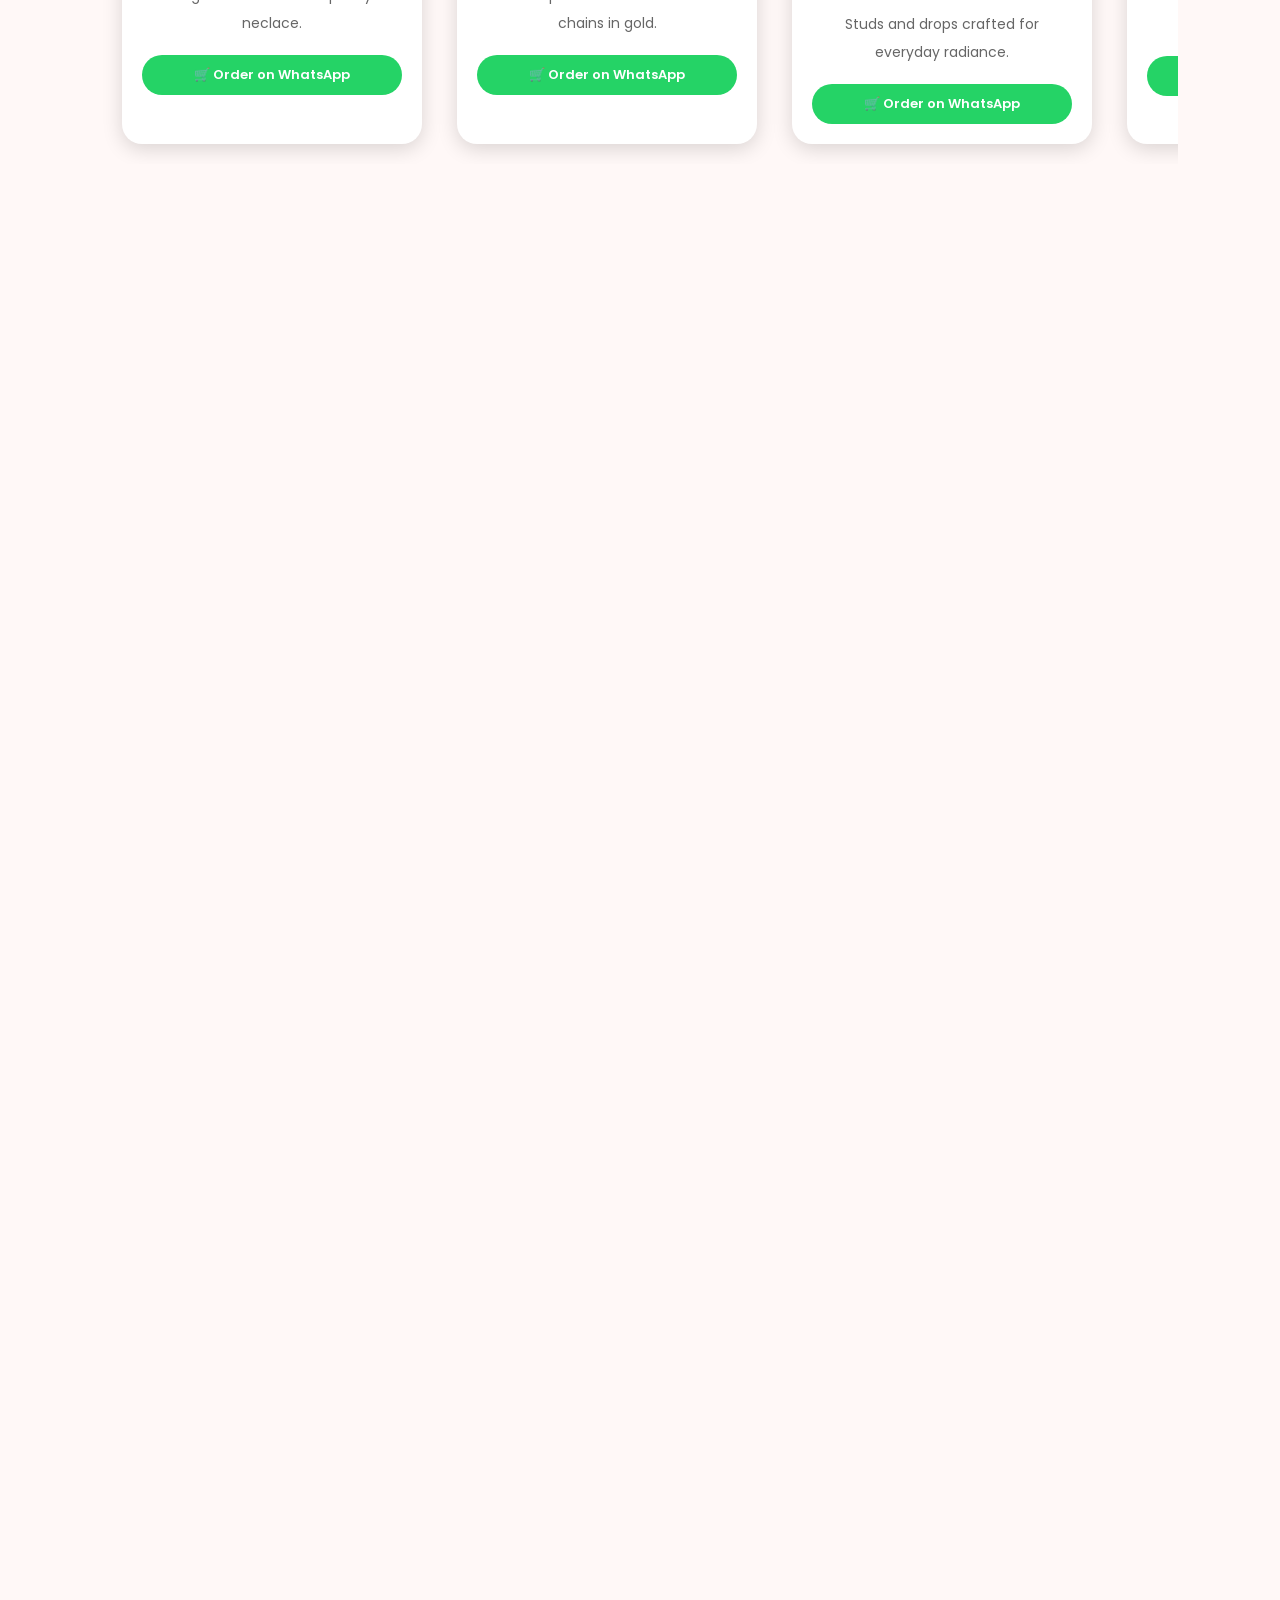
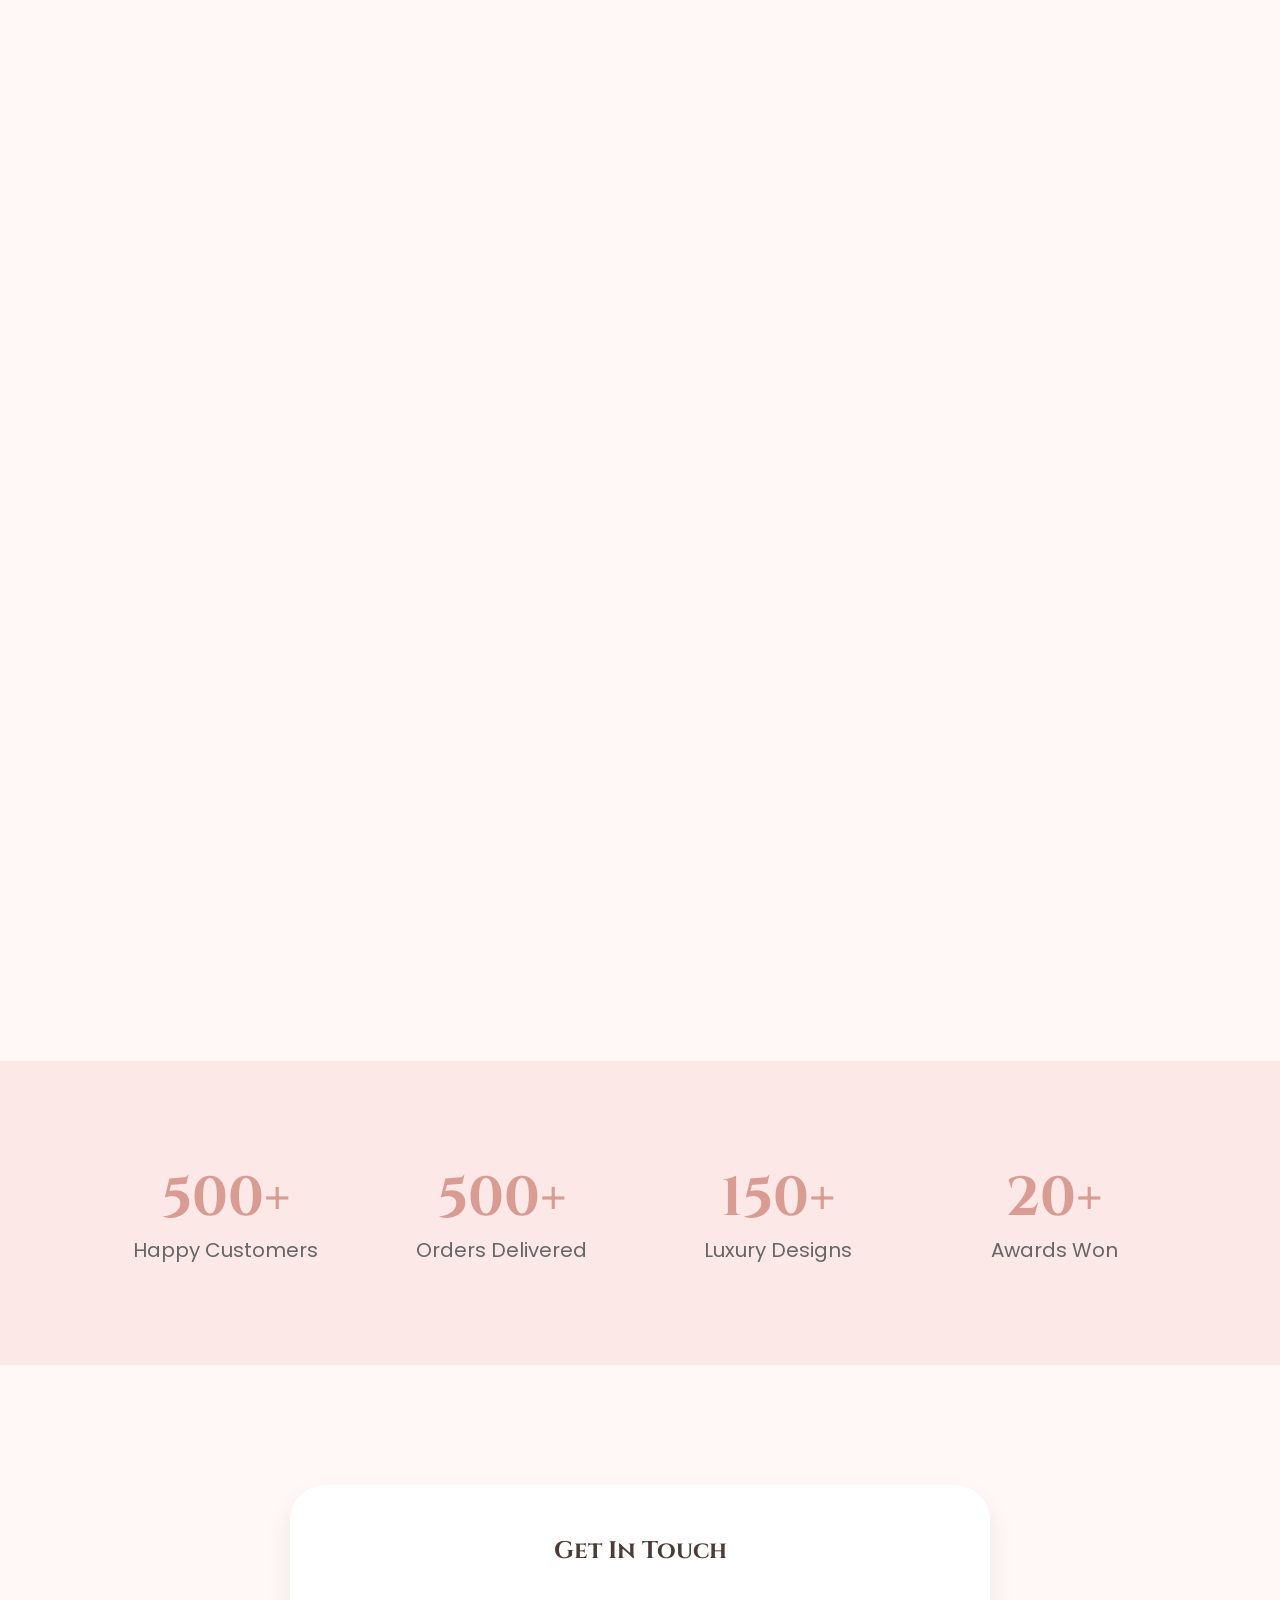
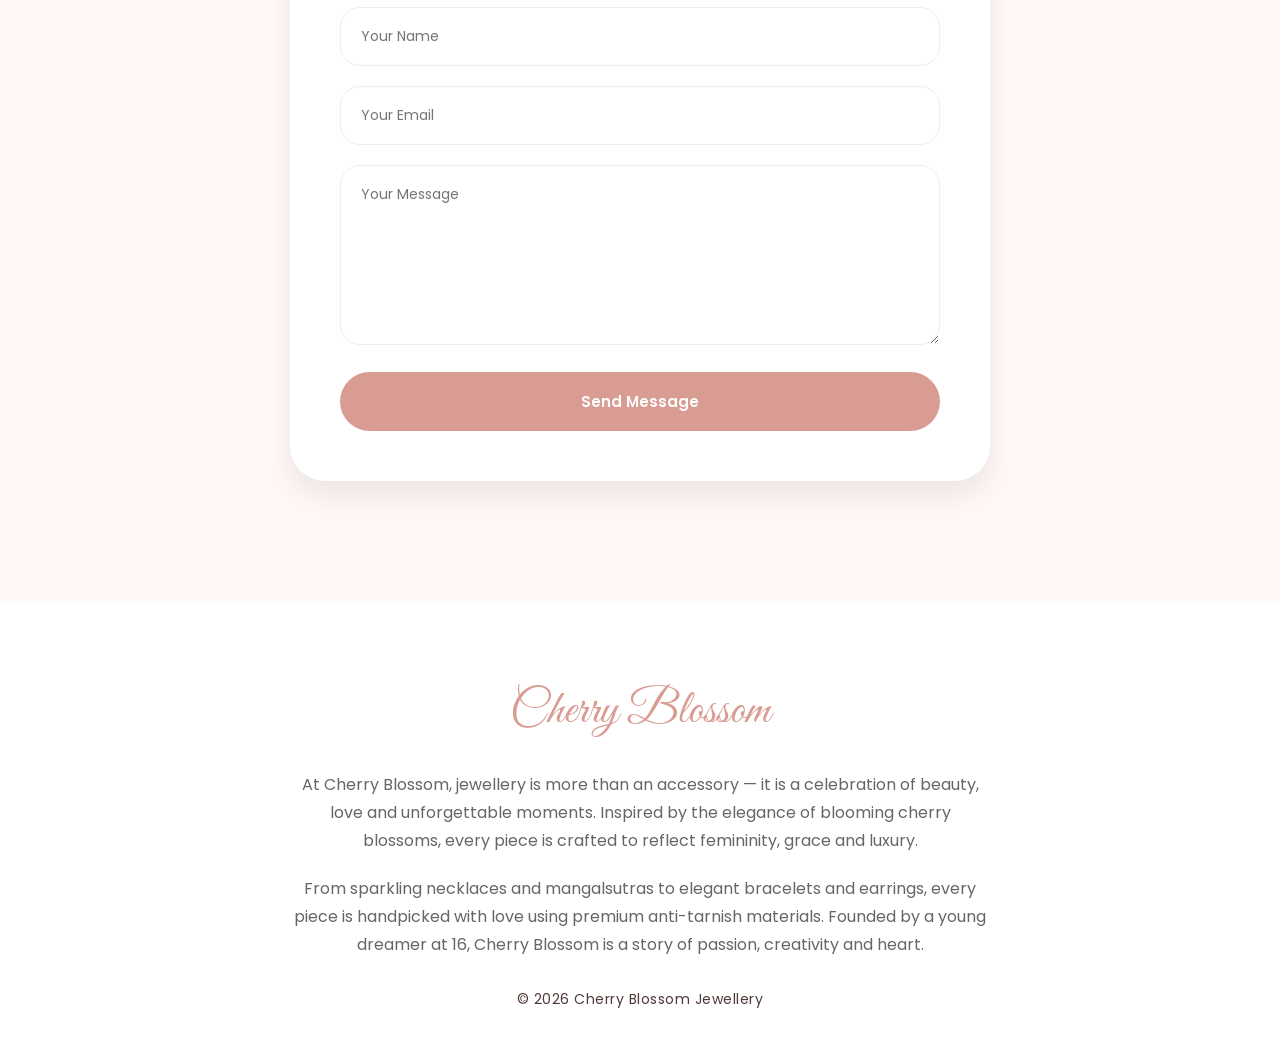
==== commit 22fde122: "little updates" ====
--- a/index.html
+++ b/index.html
@@ -14,6 +14,13 @@
 </head>
 
 <body>
+
+    <!-- Floating WhatsApp Button -->
+    <a class="whatsapp-float" href="https://wa.me/918010244254" target="_blank" aria-label="Chat on WhatsApp">
+        <svg viewBox="0 0 32 32" xmlns="http://www.w3.org/2000/svg">
+            <path d="M16 0C7.163 0 0 7.163 0 16c0 2.833.738 5.49 2.027 7.8L0 32l8.418-2.004A15.94 15.94 0 0016 32c8.837 0 16-7.163 16-16S24.837 0 16 0zm0 29.333a13.27 13.27 0 01-6.77-1.851l-.485-.288-5.003 1.191 1.215-4.871-.317-.502A13.27 13.27 0 012.667 16C2.667 8.636 8.636 2.667 16 2.667S29.333 8.636 29.333 16 23.364 29.333 16 29.333zm7.27-9.87c-.398-.199-2.354-1.162-2.719-1.295-.365-.133-.631-.199-.897.199-.266.398-1.03 1.295-1.263 1.561-.232.266-.465.299-.863.1-.398-.2-1.681-.62-3.203-1.978-1.183-1.057-1.982-2.362-2.214-2.76-.232-.398-.025-.613.175-.811.18-.178.398-.465.597-.698.199-.232.266-.398.398-.664.133-.266.066-.498-.033-.697-.1-.2-.897-2.162-1.229-2.96-.324-.778-.653-.672-.897-.684l-.764-.013c-.266 0-.697.1-1.063.498-.365.398-1.395 1.362-1.395 3.324s1.428 3.854 1.627 4.12c.199.266 2.81 4.29 6.808 6.018.951.41 1.694.655 2.273.839.955.303 1.825.26 2.512.158.766-.114 2.354-.962 2.686-1.891.332-.929.332-1.725.232-1.891-.099-.166-.365-.266-.763-.465z"/>
+        </svg>
+    </a>
 
     <header>
         <nav>
@@ -22,10 +29,10 @@
                 <a href="#about">About</a>
             </div>
 
-
             <a href="#" class="logo">Cherry Blossom</a>
 
             <div class="right-nav">
+                <a href="#founder">Founder</a>
                 <a href="#reviews">Reviews</a>
                 <a href="#contact">Contact</a>
             </div>
@@ -40,9 +47,11 @@
         <div class="mobile-nav" id="mobileNav">
             <a href="#collections">Collections</a>
             <a href="#about">About</a>
+            <a href="#founder">Founder</a>
             <a href="#reviews">Reviews</a>
             <a href="#contact">Contact</a>
         </div>
+
     </header>
 
     <section class="hero">
@@ -64,23 +73,22 @@
         </div>
     </section>
 
-    <section id="collections">
+    <section id="collections" class="fade-section">
 
         <h1 class="title">Our Collections</h1>
 
         <div class="collection-container">
 
-            <!-- Diamond Rings -->
-            <div class="card" data-current="0">
+            <!-- Necklace -->
+            <div class="card" data-current="0"
+                data-msg="Hi! I'm interested in the Anti-tarnish Necklace from Cherry Blossom 🌸">
                 <div class="slider">
                     <button class="prev" aria-label="Previous image">&#10094;</button>
-                    <img class="main-img" src="image/nec4.jpeg"
-                        alt="Neclace">
+                    <img class="main-img" src="image/nec4.jpeg" alt="Neclace">
                     <button class="next" aria-label="Next image">&#10095;</button>
                 </div>
                 <div class="thumbs">
-                    <img class="active" src="image/nec3.jpeg"
-                        alt="">
+                    <img class="active" src="image/nec3.jpeg" alt="">
                     <img src="image/nec.jpeg" alt="">
                     <img src="image/nec2.jpeg" alt="">
                     <img src="image/nec5.jpeg" alt="">
@@ -88,71 +96,76 @@
                 </div>
                 <h2>Anti-tarnish Neclace</h2>
                 <p>Elegant anti tarnished pretty neclace.</p>
-                <button class="explore-btn">Explore</button>
-            </div>
-
-            <!-- Necklaces -->
-            <div class="card" data-current="0">
+                <div class="card-btns">
+                    <button class="whatsapp-btn">🛒 Order on WhatsApp</button>
+                </div>
+            </div>
+
+            <!-- Bracelets -->
+            <div class="card" data-current="0"
+                data-msg="Hi! I'm interested in the Bracelet from Cherry Blossom 🌸">
                 <div class="slider">
                     <button class="prev" aria-label="Previous image">&#10094;</button>
-                    <img class="main-img" src="image/bra3.jpeg"
-                        alt="Braclet">
+                    <img class="main-img" src="image/bra3.jpeg" alt="Braclet">
                     <button class="next" aria-label="Next image">&#10095;</button>
                 </div>
                 <div class="thumbs">
-                    <img class="active" src="image/bra1.jpeg"
-                        alt="">
+                    <img class="active" src="image/bra1.jpeg" alt="">
                     <img src="image/bra2.jpeg" alt="">
                     <img src="image/bra3.jpeg" alt="">
                 </div>
-                <h2>Necklaces</h2>
+                <h2>Braclets</h2>
                 <p>Delicate pendants and statement chains in gold.</p>
-                <button class="explore-btn">Explore</button>
-            </div>
-
-            <!-- Earrings -->
-            <div class="card" data-current="0">
+                <div class="card-btns">
+                    <button class="whatsapp-btn">🛒 Order on WhatsApp</button>
+                </div>
+            </div>
+
+            <!-- Mangalsutra -->
+            <div class="card" data-current="0"
+                data-msg="Hi! I'm interested in the Anti-Tarnished Mangalsutra from Cherry Blossom 🌸">
                 <div class="slider">
                     <button class="prev" aria-label="Previous image">&#10094;</button>
-                    <img class="main-img" src="image/mal1.jpeg"
-                        alt="Mangalsutra">
+                    <img class="main-img" src="image/mal1.jpeg" alt="Mangalsutra">
                     <button class="next" aria-label="Next image">&#10095;</button>
                 </div>
                 <div class="thumbs">
-                    <img class="active" src="image/mal2.jpeg"
-                        alt="">
+                    <img class="active" src="image/mal2.jpeg" alt="">
                     <img src="image/mal3.jpeg" alt="">
                     <img src="image/mal4.jpeg" alt="">
                 </div>
                 <h2>Anti-Tarnished Mangalsutra</h2>
                 <p>Studs and drops crafted for everyday radiance.</p>
-                <button class="explore-btn">Explore</button>
-            </div>
-
-            <!-- Bracelets -->
-            <div class="card" data-current="0">
+                <div class="card-btns">
+                    <button class="whatsapp-btn">🛒 Order on WhatsApp</button>
+                </div>
+            </div>
+
+            <!-- Earrings -->
+            <div class="card" data-current="0"
+                data-msg="Hi! I'm interested in the Anti-tarnished Earrings from Cherry Blossom 🌸">
                 <div class="slider">
                     <button class="prev" aria-label="Previous image">&#10094;</button>
-                    <img class="main-img" src="image/ear1.jpeg"
-                        alt="Earrings">
+                    <img class="main-img" src="image/ear1.jpeg" alt="Earrings">
                     <button class="next" aria-label="Next image">&#10095;</button>
                 </div>
                 <div class="thumbs">
-                    <img class="active" src="image/ear2.jpeg"
-                        alt="">
+                    <img class="active" src="image/ear2.jpeg" alt="">
                     <img src="image/ear3.jpeg" alt="">
                     <img src="image/ear2.jpeg" alt="">
                 </div>
-                <h2>Bracelets</h2>
+                <h2>Anti-tarnished Earrings</h2>
                 <p>Let Your Ears Do the Talking</p>
-                <button class="explore-btn">Explore</button>
-            </div>
-
-
-
-    </section>
-
-    <section id="about">
+                <div class="card-btns">
+                    <button class="whatsapp-btn">🛒 Order on WhatsApp</button>
+                </div>
+            </div>
+
+        </div>
+
+    </section>
+
+    <section id="about" class="fade-section">
 
         <div class="about-img">
             <img src="https://images.unsplash.com/photo-1617038260897-41a1f14a8ca0?q=80&w=1200"
@@ -178,7 +191,32 @@
 
     </section>
 
-    <section id="reviews">
+    <!-- Meet the Founder -->
+    <section id="founder" class="fade-section">
+
+        <div class="founder-img-wrap">
+            <!-- Replace src with owner's actual photo e.g. src="image/founder.jpg" -->
+            <img src="image/owner.png"
+                alt="Founder of Cherry Blossom">
+        </div>
+
+        <div class="founder-content">
+            <h1>Meet the Founder</h1>
+            <span class="founder-tag">🌸 Young Founder · Age 16</span>
+            <p>
+                Hi, I'm <strong>Dhrishti Khubnani</strong> — the heart behind Cherry Blossom.
+                I started this journey at 16 with one simple belief: every girl deserves
+                jewellery that feels personal, beautiful and lasting. Each piece in our
+                collection is something I have personally chosen and loved. Cherry Blossom
+                is not just a business for me — it is my passion, my dream and my story
+                still being written. 🌸
+            </p>
+            <div class="founder-name">Dhrishti Khubnani</div>
+        </div>
+
+    </section>
+
+    <section id="reviews" class="fade-section">
 
         <h1 class="title">What Our Customers Say</h1>
 
@@ -187,58 +225,65 @@
             <div class="review">
                 ⭐⭐⭐⭐⭐
                 <p>Absolutely stunning designs. Premium quality and beautiful finish.</p>
-                <h3>Priya Sharma</h3>
+                <h3>Poonam Jagia</h3>
             </div>
 
             <div class="review">
                 ⭐⭐⭐⭐⭐
                 <p>The jewellery feels luxurious and unique.</p>
-                <h3>Ananya Kapoor</h3>
+                <h3>Shreya Dawani</h3>
             </div>
 
             <div class="review">
                 ⭐⭐⭐⭐⭐
                 <p>Perfect bridal collection. I loved every piece.</p>
-                <h3>Riya Patel</h3>
-            </div>
-
-        </div>
-
-    </section>
-
-    <section class="stats">
+                <h3>Tanya Shamdasani</h3>
+            </div>
+
+            <div class="review">
+                ⭐⭐⭐⭐⭐
+                <p>I'm in love with these jewels! They sparkle beautifully and receive compliments every time I wear them.</p>
+                <h3>Prisha Dhanwani</h3>
+            </div>
+
+        </div>
+
+    </section>
+
+    <section class="stats fade-section">
 
         <div>
-            <h1>5000+</h1>
+            <h1>500+</h1>
             <p>Happy Customers</p>
         </div>
 
         <div>
-            <h1>10+</h1>
-            <p>Years Experience</p>
+            <h1>500+</h1>
+            <p>Orders Delivered</p>
         </div>
 
         <div>
-            <h1>250+</h1>
+            <h1>150+</h1>
             <p>Luxury Designs</p>
         </div>
 
         <div>
-            <h1>50+</h1>
+            <h1>20+</h1>
             <p>Awards Won</p>
         </div>
 
     </section>
 
-    <section id="contact">
+    <section id="contact" class="fade-section">
 
         <div class="contact-box">
             <h1>Get In Touch</h1>
 
             <form id="contactForm" action="https://formspree.io/f/mkoadlov" method="POST">
                 <input type="text" name="name" placeholder="Your Name" required>
-                <input type="email" pattern="[a-zA-Z][a-zA-Z0-9._%+-]*@[a-zA-Z0-9.-]+\.[a-zA-Z]{2,}"
-                    title="Email should start with a letter. Example: ram@gmail.com or ram123@gmail.com">
+                <input type="email" id="email" name="email" placeholder="Your Email"
+                    pattern="[a-zA-Z][a-zA-Z0-9]*@[a-zA-Z]+\.[a-zA-Z]{2,}"
+                    title="Email must start with a letter. Example: ram123@gmail.com">
                 <small id="error"></small>
                 <textarea name="message" placeholder="Your Message" required></textarea>
                 <input type="hidden" name="_subject" value="New message from Cherry Blossom website">
@@ -254,18 +299,17 @@
         <span class="footer-logo">Cherry Blossom</span>
 
         <p>
-            At Cherry Blossom, jewellery is more than an accessory—it is a
+            At Cherry Blossom, jewellery is more than an accessory — it is a
             celebration of beauty, love and unforgettable moments. Inspired
             by the elegance of blooming cherry blossoms, every piece is
             crafted to reflect femininity, grace and luxury.
         </p>
 
         <p>
-            From sparkling engagement rings and bridal necklaces to elegant
-            bracelets and earrings, our collections are handcrafted by
-            expert artisans using premium materials and certified gemstones.
-            Our mission is to create timeless jewellery that becomes a
-            cherished part of your most precious memories.
+            From sparkling necklaces and mangalsutras to elegant bracelets and
+            earrings, every piece is handpicked with love using premium anti-tarnish
+            materials. Founded by a young dreamer at 16, Cherry Blossom is a story
+            of passion, creativity and heart.
         </p>
 
         <h3>© 2026 Cherry Blossom Jewellery</h3>
@@ -293,15 +337,13 @@
 
         setInterval(() => {
             if (!container) return;
-
             container.scrollBy({ left: 335, behavior: "smooth" });
-
             if (container.scrollLeft + container.clientWidth >= container.scrollWidth - 10) {
                 container.scrollTo({ left: 0, behavior: "smooth" });
             }
         }, 3500);
 
-        // Wire up each card's slider independently (no shared/duplicate IDs)
+        // Wire up each card's slider independently
         document.querySelectorAll(".card").forEach((card) => {
             const mainImage = card.querySelector(".main-img");
             const prevBtn = card.querySelector(".prev");
@@ -320,15 +362,22 @@
 
             nextBtn.addEventListener("click", () => showImage(current + 1));
             prevBtn.addEventListener("click", () => showImage(current - 1));
-
             thumbs.forEach((thumb, index) => {
                 thumb.addEventListener("click", () => showImage(index));
             });
-
-            // Auto slide for this card, each on its own timer
             setInterval(() => showImage(current + 1), 4000);
+
+            // WhatsApp order button
+            const waBtn = card.querySelector(".whatsapp-btn");
+            if (waBtn) {
+                waBtn.addEventListener("click", () => {
+                    const msg = encodeURIComponent(card.dataset.msg || "Hi! I'm interested in ordering from Cherry Blossom 🌸");
+                    window.open("https://wa.me/918010244254?text=" + msg, "_blank");
+                });
+            }
         });
-        // Contact form -> Formspree (sends to raajshamdasani09@gmail.com)
+
+        // Contact form -> Formspree
         const contactForm = document.getElementById("contactForm");
         const formStatus = document.getElementById("formStatus");
 
@@ -364,18 +413,27 @@
             submitBtn.textContent = "Send Message";
         });
 
+        // Email validation
         const email = document.getElementById("email");
         const error = document.getElementById("error");
 
         email.addEventListener("input", () => {
-            const regex = /^[a-zA-Z]+@[a-zA-Z]+\.[a-zA-Z]{2,}$/;
-
-            if (!regex.test(email.value)) {
-                error.innerText = "❌ Only alphabet emails allowed (e.g. ram@gmail.com)";
-            } else {
-                error.innerText = "";
-            }
+            const regex = /^[a-zA-Z][a-zA-Z0-9]*@[a-zA-Z]+\.[a-zA-Z]{2,}$/;
+            error.innerText = regex.test(email.value)
+                ? ""
+                : "❌ Email must start with a letter (e.g. ram123@gmail.com)";
         });
+
+        // Scroll fade-in
+        const observer = new IntersectionObserver((entries) => {
+            entries.forEach(entry => {
+                if (entry.isIntersecting) {
+                    entry.target.classList.add("visible");
+                }
+            });
+        }, { threshold: 0.1 });
+
+        document.querySelectorAll(".fade-section").forEach(sec => observer.observe(sec));
     </script>
 
 </body>
--- a/style.css
+++ b/style.css
@@ -1,726 +1,846 @@
- <style>
-        * {
-            margin: 0;
-            padding: 0;
-            box-sizing: border-box;
-            font-family: 'Poppins', sans-serif;
-        }
-
-        html {
-            scroll-behavior: smooth;
-        }
-
-        body {
-            background: #fff8f7;
-            overflow-x: hidden;
-        }
-
-        :root {
-            --pink: #FCE9E7;
-            --rose: #D99C92;
-            --dark: #4d3a36;
-            --light: #FFF8F7;
-            --gold: #c9a27c;
-        }
-
-        /* NAVBAR */
-
-        header {
-            position: fixed;
-            top: 0;
-            left: 0;
-            width: 100%;
-            background: rgba(255, 255, 255, .95);
-            backdrop-filter: blur(15px);
-            z-index: 1000;
-            box-shadow: 0 5px 20px rgba(0, 0, 0, .08);
-        }
-
-        nav {
-            width: 90%;
-            margin: auto;
-            height: 100px;
-            display: flex;
-            justify-content: space-between;
-            align-items: center;
-        }
-
-        .left-nav,
-        .right-nav {
-            display: flex;
-            gap: 40px;
-        }
-
-        nav a {
-            text-decoration: none;
-            color: var(--dark);
-            font-size: 14px;
-            letter-spacing: 1px;
-            position: relative;
-        }
-
-        nav a::after {
-            content: '';
-            position: absolute;
-            left: 0;
-            bottom: -8px;
-            width: 0;
-            height: 2px;
-            background: var(--rose);
-            transition: .4s;
-        }
-
-        nav a:hover::after {
-            width: 100%;
-        }
-
-        .menu-toggle {
-            display: none;
-            flex-direction: column;
-            justify-content: center;
-            gap: 5px;
-            width: 36px;
-            height: 36px;
-            border: none;
-            background: transparent;
-            cursor: pointer;
-            z-index: 1001;
-        }
-
-        .menu-toggle span {
-            display: block;
-            width: 26px;
-            height: 2px;
-            background: var(--dark);
-            transition: .3s;
-        }
-
-        .menu-toggle.open span:nth-child(1) {
-            transform: translateY(7px) rotate(45deg);
-        }
-
-        .menu-toggle.open span:nth-child(2) {
-            opacity: 0;
-        }
-
-        .menu-toggle.open span:nth-child(3) {
-            transform: translateY(-7px) rotate(-45deg);
-        }
-
-        .mobile-nav {
-            display: none;
-            flex-direction: column;
-            background: #fff;
-            overflow: hidden;
-            max-height: 0;
-            transition: max-height .4s ease;
-        }
-
-        .mobile-nav.open {
-            max-height: 300px;
-        }
-
-        .mobile-nav a {
-            text-decoration: none;
-            color: var(--dark);
-            padding: 16px 8%;
-            font-size: 15px;
-            border-top: 1px solid #f3e9e7;
-        }
-
-        /* LOGO */
-
-        .logo {
-            position: absolute;
-            left: 50%;
-            transform: translateX(-50%);
-            font-family: 'Great Vibes', cursive;
-            font-size: 38px;
-            color: var(--rose);
-            text-decoration: none;
-            white-space: nowrap;
-        }
-
-        /* HERO */
-
-        .hero {
-            min-height: 100vh;
-
-            background:
-                linear-gradient(rgba(255, 248, 247, .55),
-                    rgba(255, 248, 247, .55)),
-
-                url("https://images.unsplash.com/photo-1599643478518-a784e5dc4c8f?q=80&w=1800");
-
-            background-size: cover;
-            background-position: center;
-
-            display: flex;
-            align-items: center;
-            padding: 0 10%;
-            position: relative;
-        }
-
-        .hero-content {
-            max-width: 650px;
-            margin-top: 90px;
-        }
-
-        .hero h1 {
-            font-family: 'Cinzel', serif;
-            font-size: 75px;
-            line-height: 90px;
-            color: #3f302d;
-        }
-
-        .hero h2 {
-            font-family: 'Great Vibes', cursive;
-            font-size: 70px;
-            color: var(--rose);
-            margin: 20px 0;
-        }
-
-        .hero p {
-            font-size: 20px;
-            line-height: 35px;
-            color: #5c5350;
-            margin-bottom: 40px;
-        }
-
-        .hero button {
-            padding: 18px 45px;
-            border: none;
-            border-radius: 50px;
-            background: var(--rose);
-            color: white;
-            font-size: 15px;
-            letter-spacing: .5px;
-            cursor: pointer;
-            transition: .5s;
-        }
-
-        .hero button:hover {
-            transform: translateY(-10px);
-            box-shadow: 0 15px 30px rgba(217, 156, 146, .4);
-        }
-
-        .petal {
-            position: absolute;
-            font-size: 35px;
-            animation: float 5s infinite ease-in-out;
-            pointer-events: none;
-        }
-
-        .p1 {
-            right: 10%;
-            top: 200px;
-        }
-
-        .p2 {
-            right: 20%;
-            top: 500px;
-            animation-delay: 1s;
-        }
-
-        .p3 {
-            left: 5%;
-            top: 300px;
-            animation-delay: 2s;
-        }
-
-        @keyframes float {
-            50% {
-                transform:
-                    translateY(-20px) rotate(10deg);
-            }
-        }
-
-        .title {
-            text-align: center;
-            font-size: 55px;
-            color: var(--dark);
-            margin-bottom: 80px;
-            font-family: 'Cinzel';
-        }
-
-        #collections {
-            padding: 120px 8%;
-        }
-
-        .collection-container {
-            display: flex;
-            gap: 35px;
-            overflow-x: auto;
-            scroll-behavior: smooth;
-            padding: 20px;
-        }
-
-        .collection-container::-webkit-scrollbar {
-            display: none;
-        }
-
-        .card {
-            flex: 0 0 300px;
-            width: 300px;
-            background: #fff;
-            border-radius: 20px;
-            padding: 20px;
-            box-shadow: 0 5px 20px rgba(0, 0, 0, 0.15);
-            text-align: center;
-        }
-
-        .slider {
-            position: relative;
-            width: 100%;
-            height: 250px;
-            overflow: hidden;
-            border-radius: 15px;
-        }
-
-        .slider img.main-img {
-            width: 100%;
-            height: 250px;
-            object-fit: cover;
-            border-radius: 15px;
-            display: block;
-        }
-
-        .prev,
-        .next {
-            position: absolute;
-            top: 50%;
-            transform: translateY(-50%);
-            width: 35px;
-            height: 35px;
-            border: none;
-            border-radius: 50%;
-            background: rgba(77, 58, 54, 0.55);
-            color: #fff;
-            cursor: pointer;
-            font-size: 16px;
-            z-index: 10;
-            transition: .3s;
-        }
-
-        .prev:hover,
-        .next:hover {
-            background: var(--rose);
-        }
-
-        .prev {
-            left: 10px;
-        }
-
-        .next {
-            right: 10px;
-        }
-
-        .thumbs {
-            display: flex;
-            justify-content: center;
-            gap: 8px;
-            margin-top: 15px;
-            flex-wrap: wrap;
-        }
-
-        .thumbs img {
-            width: 45px;
-            height: 45px;
-            object-fit: cover;
-            border-radius: 8px;
-            cursor: pointer;
-            opacity: .55;
-            transition: 0.3s;
-        }
-
-        .thumbs img:hover {
-            transform: scale(1.08);
-            opacity: .8;
-        }
-
-        .thumbs img.active {
-            opacity: 1;
-            outline: 2px solid var(--rose);
-            outline-offset: 2px;
-        }
-
-        .card h2 {
-            color: var(--dark);
-            margin: 20px 0 8px;
-            font-family: 'Cinzel';
-            font-size: 22px;
-        }
-
-        .card p {
-            color: #666;
-            line-height: 28px;
-            font-size: 14px;
-        }
-
-        .card button.explore-btn {
-            margin-top: 20px;
-            padding: 10px 30px;
-            border: none;
-            border-radius: 50px;
-            background: var(--rose);
-            color: #fff;
-            font-size: 14px;
-            font-weight: 600;
-            font-family: 'Poppins', sans-serif;
-            cursor: pointer;
-            transition: all 0.3s ease;
-            display: inline-block;
-        }
-
-        .card button.explore-btn:hover {
-            transform: translateY(-3px);
-            box-shadow: 0 10px 20px rgba(217, 156, 146, .35);
-        }
-
-        .card button.explore-btn:active {
-            transform: scale(0.97);
-        }
-
-        #about {
-            padding: 120px 8%;
-            display: grid;
-            grid-template-columns: 1fr 1fr;
-            gap: 80px;
-            align-items: center;
-        }
-
-        .about-img img {
-            width: 100%;
-            border-radius: 35px;
-            display: block;
-        }
-
-        .about-content h1 {
-            font-size: 55px;
-            font-family: 'Cinzel';
-            margin-bottom: 30px;
-            color: var(--dark);
-        }
-
-        .about-content p {
-            line-height: 35px;
-            color: #666;
-        }
-
-        .about-boxes {
-            display: grid;
-            gap: 20px;
-            margin-top: 40px;
-        }
-
-        .about-boxes div {
-            background: white;
-            padding: 25px;
-            border-radius: 20px;
-            box-shadow:
-                0 10px 20px rgba(0, 0, 0, .06);
-            font-size: 16px;
-        }
-
-        .review-container {
-            display: grid;
-            grid-template-columns:
-                repeat(auto-fit, minmax(280px, 1fr));
-            gap: 30px;
-            padding: 0 8% 120px;
-        }
-
-        .review {
-            background: white;
-            padding: 40px;
-            border-radius: 30px;
-            text-align: center;
-            box-shadow:
-                0 10px 30px rgba(0, 0, 0, .08);
-            transition: .5s;
-        }
-
-        .review:hover {
-            transform: translateY(-15px);
-        }
-
-        .review p {
-            margin: 20px 0;
-            line-height: 30px;
-            color: #666;
-        }
-
-        #contact {
-            padding: 120px 8%;
-        }
-
-        .contact-box {
-            max-width: 700px;
-            margin: auto;
-            background: white;
-            padding: 50px;
-            border-radius: 35px;
-            box-shadow:
-                0 15px 30px rgba(0, 0, 0, .08);
-        }
-
-        .contact-box h1 {
-            text-align: center;
-            margin-bottom: 40px;
-            font-family: 'Cinzel';
-            color: var(--dark);
-        }
-
-        .contact-box form {
-            display: block;
-        }
-
-        .contact-box input,
-        .contact-box textarea {
-            width: 100%;
-            padding: 18px 20px;
-            margin-bottom: 20px;
-            border: 1px solid #eee;
-            border-radius: 20px;
-            font-family: 'Poppins', sans-serif;
-            font-size: 14px;
-        }
-
-        .contact-box input:focus,
-        .contact-box textarea:focus {
-            outline: none;
-            border-color: var(--rose);
-        }
-
-        .contact-box textarea {
-            height: 180px;
-            resize: vertical;
-        }
-
-        .contact-box button {
-            width: 100%;
-            padding: 18px;
-            border: none;
-            border-radius: 50px;
-            background: var(--rose);
-            color: #fff;
-            font-size: 15px;
-            font-weight: 600;
-            cursor: pointer;
-            transition: .3s;
-        }
-
-        .contact-box button:hover {
-            transform: translateY(-3px);
-            box-shadow: 0 10px 20px rgba(217, 156, 146, .35);
-        }
-
-        .stats {
-            background: var(--pink);
-            padding: 100px 8%;
-            display: grid;
-            grid-template-columns:
-                repeat(auto-fit, minmax(220px, 1fr));
-            gap: 30px;
-            text-align: center;
-        }
-
-        .stats h1 {
-            font-size: 55px;
-            font-family: 'Cinzel';
-            color: var(--rose);
-        }
-
-        .stats p {
-            color: #666;
-            font-size: 20px;
-        }
-
-        footer {
-            background: #fff;
-            text-align: center;
-            padding: 80px 20px 40px;
-        }
-
-        footer .footer-logo {
-            font-family: 'Great Vibes', cursive;
-            font-size: 48px;
-            color: var(--rose);
-            margin-bottom: 30px;
-            display: block;
-        }
-
-        footer p {
-            color: #666;
-            margin-bottom: 20px;
-            max-width: 700px;
-            margin-left: auto;
-            margin-right: auto;
-            line-height: 28px;
-        }
-
-        footer h3 {
-            color: var(--dark);
-            font-weight: 400;
-            font-size: 14px;
-            margin-top: 30px;
-            letter-spacing: .5px;
-        }
-
-        @media (max-width: 900px) {
-
-            nav {
-                height: 80px;
-            }
-
-            .left-nav,
-            .right-nav {
-                display: none;
-            }
-
-            .menu-toggle {
-                display: flex;
-                margin-left: auto;
-            }
-
-            .mobile-nav {
-                display: flex;
-            }
-
-            .hero {
-                padding: 0 6%;
-                text-align: left;
-            }
-
-            .hero-content {
-                margin-top: 70px;
-            }
-
-            .hero h1 {
-                font-size: 42px;
-                line-height: 50px;
-            }
-
-            .hero h2 {
-                font-size: 42px;
-                margin: 12px 0;
-            }
-
-            .hero p {
-                font-size: 16px;
-                line-height: 28px;
-                margin-bottom: 28px;
-            }
-
-            .hero button {
-                padding: 14px 32px;
-                font-size: 14px;
-            }
-
-            .petal {
-                font-size: 24px;
-            }
-
-            .title {
-                font-size: 36px;
-                margin-bottom: 45px;
-            }
-
-            #collections {
-                padding: 70px 5%;
-            }
-
-            .card {
-                flex: 0 0 250px;
-                width: 250px;
-                padding: 15px;
-            }
-
-            .slider,
-            .slider img.main-img {
-                height: 200px;
-            }
-
-            #about {
-                grid-template-columns: 1fr;
-                gap: 40px;
-                padding: 70px 6%;
-            }
-
-            .about-content h1 {
-                font-size: 34px;
-            }
-
-            .review-container {
-                padding: 0 6% 70px;
-            }
-
-            #contact {
-                padding: 70px 6%;
-            }
-
-            .contact-box {
-                padding: 30px 22px;
-            }
-
-            .contact-box h1 {
-                font-size: 30px;
-            }
-
-            .stats {
-                padding: 60px 6%;
-            }
-
-            .stats h1 {
-                font-size: 38px;
-            }
-        }
-
-        @media (max-width: 480px) {
-
-            .logo {
-                font-size: 28px;
-            }
-
-            .hero h1 {
-                font-size: 32px;
-                line-height: 40px;
-            }
-
-            .hero h2 {
-                font-size: 32px;
-            }
-
-            .title {
-                font-size: 28px;
-            }
-
-            .card {
-                flex: 0 0 220px;
-                width: 220px;
-            }
-
-            .slider,
-            .slider img.main-img {
-                height: 170px;
-            }
-
-            .review {
-                padding: 28px 20px;
-            }
-
-            .contact-box {
-                padding: 24px 16px;
-            }
-
-            footer .footer-logo {
-                font-size: 36px;
-            }
-        }
-    
-        /* #error{
-    color: red;
+* {
+    margin: 0;
+    padding: 0;
+    box-sizing: border-box;
+    font-family: 'Poppins', sans-serif;
+
+}
+
+html {
+    scroll-behavior: smooth;
+}
+
+body {
+    background: #fff8f7;
+    overflow-x: hidden;
+}
+
+:root {
+    --pink: #FCE9E7;
+    --rose: #D99C92;
+    --dark: #4d3a36;
+    --light: #FFF8F7;
+    --gold: #c9a27c;
+}
+
+/* SCROLL FADE IN */
+
+.fade-section {
+    opacity: 0;
+    transform: translateY(40px);
+    transition: opacity 0.7s ease, transform 0.7s ease;
+}
+
+.fade-section.visible {
+    opacity: 1;
+    transform: translateY(0);
+}
+
+/* FLOATING WHATSAPP */
+
+.whatsapp-float {
+    position: fixed;
+    bottom: 30px;
+    right: 30px;
+    width: 60px;
+    height: 60px;
+    background: #25D366;
+    border-radius: 50%;
+    display: flex;
+    align-items: center;
+    justify-content: center;
+    box-shadow: 0 6px 20px rgba(37, 211, 102, 0.45);
+    z-index: 9999;
+    transition: transform .3s, box-shadow .3s;
+}
+
+.whatsapp-float:hover {
+    transform: translateY(-4px) scale(1.08);
+    box-shadow: 0 12px 28px rgba(37, 211, 102, 0.55);
+}
+
+.whatsapp-float svg {
+    width: 32px;
+    height: 32px;
+    fill: #fff;
+}
+
+/* MARQUEE STRIP */
+
+.marquee-strip {
+    background: var(--rose);
+    overflow: hidden;
+    white-space: nowrap;
+    padding: 8px 0;
+}
+
+.marquee-track {
+    display: inline-flex;
+    animation: marquee 28s linear infinite;
+}
+
+.marquee-track span {
+    font-size: 13px;
+    color: #fff;
+    letter-spacing: .5px;
+    font-weight: 500;
+    padding-right: 20px;
+}
+
+@keyframes marquee {
+    0%   { transform: translateX(0); }
+    100% { transform: translateX(-50%); }
+}
+
+/* NAVBAR */
+
+header {
+    position: fixed;
+    top: 0;
+    left: 0;
+    width: 100%;
+    background: rgba(255, 255, 255, .95);
+    backdrop-filter: blur(15px);
+    z-index: 1000;
+    box-shadow: 0 5px 20px rgba(0, 0, 0, .08);
+}
+
+nav {
+    width: 90%;
+    margin: auto;
+    height: 100px;
+    display: flex;
+    justify-content: space-between;
+    align-items: center;
+}
+
+.left-nav,
+.right-nav {
+    display: flex;
+    gap: 40px;
+}
+
+nav a {
+    text-decoration: none;
+    color: var(--dark);
     font-size: 14px;
-    margin-top: 5px;
+    letter-spacing: 1px;
+    position: relative;
+}
+
+nav a::after {
+    content: '';
+    position: absolute;
+    left: 0;
+    bottom: -8px;
+    width: 0;
+    height: 2px;
+    background: var(--rose);
+    transition: .4s;
+}
+
+nav a:hover::after {
+    width: 100%;
+}
+
+.menu-toggle {
+    display: none;
+    flex-direction: column;
+    justify-content: center;
+    gap: 5px;
+    width: 36px;
+    height: 36px;
+    border: none;
+    background: transparent;
+    cursor: pointer;
+    z-index: 1001;
+}
+
+.menu-toggle span {
     display: block;
-} */+    width: 26px;
+    height: 2px;
+    background: var(--dark);
+    transition: .3s;
+}
+
+.menu-toggle.open span:nth-child(1) {
+    transform: translateY(7px) rotate(45deg);
+}
+
+.menu-toggle.open span:nth-child(2) {
+    opacity: 0;
+}
+
+.menu-toggle.open span:nth-child(3) {
+    transform: translateY(-7px) rotate(-45deg);
+}
+
+.mobile-nav {
+    display: none;
+    flex-direction: column;
+    background: #fff;
+    overflow: hidden;
+    max-height: 0;
+    transition: max-height .4s ease;
+}
+
+.mobile-nav.open {
+    max-height: 300px;
+}
+
+.mobile-nav a {
+    text-decoration: none;
+    color: var(--dark);
+    padding: 16px 8%;
+    font-size: 15px;
+    border-top: 1px solid #f3e9e7;
+}
+
+/* LOGO */
+
+.logo {
+    position: absolute;
+    left: 50%;
+    transform: translateX(-50%);
+    font-family: 'Great Vibes', cursive;
+    font-size: 38px;
+    color: var(--rose);
+    text-decoration: none;
+    white-space: nowrap;
+}
+
+/* HERO */
+
+.hero {
+    min-height: 100vh;
+
+    background:
+        linear-gradient(rgba(255, 248, 247, .55),
+            rgba(255, 248, 247, .55)),
+        url("https://images.unsplash.com/photo-1599643478518-a784e5dc4c8f?q=80&w=1800");
+
+    background-size: cover;
+    background-position: center;
+
+    display: flex;
+    align-items: center;
+    padding: 0 10%;
+    position: relative;
+}
+
+.hero-content {
+    max-width: 650px;
+    margin-top: 110px;
+}
+
+.hero h1 {
+    font-family: 'Cinzel', serif;
+    font-size: 75px;
+    line-height: 90px;
+    color: #3f302d;
+}
+
+.hero h2 {
+    font-family: 'Great Vibes', cursive;
+    font-size: 70px;
+    color: var(--rose);
+    margin: 20px 0;
+}
+
+.hero p {
+    font-size: 20px;
+    line-height: 35px;
+    color: #5c5350;
+    margin-bottom: 40px;
+}
+
+.hero button {
+    padding: 18px 45px;
+    border: none;
+    border-radius: 50px;
+    background: var(--rose);
+    color: white;
+    font-size: 15px;
+    letter-spacing: .5px;
+    cursor: pointer;
+    transition: .5s;
+}
+
+.hero button:hover {
+    transform: translateY(-10px);
+    box-shadow: 0 15px 30px rgba(217, 156, 146, .4);
+}
+
+.petal {
+    position: absolute;
+    font-size: 35px;
+    animation: float 5s infinite ease-in-out;
+    pointer-events: none;
+}
+
+.p1 { right: 10%; top: 200px; }
+.p2 { right: 20%; top: 500px; animation-delay: 1s; }
+.p3 { left: 5%; top: 300px; animation-delay: 2s; }
+
+@keyframes float {
+    50% { transform: translateY(-20px) rotate(10deg); }
+}
+
+/* COLLECTIONS */
+
+.title {
+    text-align: center;
+    font-size: 55px;
+    color: var(--dark);
+    margin-bottom: 80px;
+    font-family: 'Cinzel';
+}
+
+#collections {
+    padding: 120px 8%;
+}
+
+.collection-container {
+    display: flex;
+    gap: 35px;
+    overflow-x: auto;
+    scroll-behavior: smooth;
+    padding: 20px;
+}
+
+.collection-container::-webkit-scrollbar {
+    display: none;
+}
+
+.card {
+    flex: 0 0 300px;
+    width: 300px;
+    background: #fff;
+    border-radius: 20px;
+    padding: 20px;
+    box-shadow: 0 5px 20px rgba(0, 0, 0, 0.15);
+    text-align: center;
+}
+
+.slider {
+    position: relative;
+    width: 100%;
+    height: 250px;
+    overflow: hidden;
+    border-radius: 15px;
+}
+
+.slider img.main-img {
+    width: 100%;
+    height: 250px;
+    object-fit: cover;
+    border-radius: 15px;
+    display: block;
+}
+
+.prev,
+.next {
+    position: absolute;
+    top: 50%;
+    transform: translateY(-50%);
+    width: 35px;
+    height: 35px;
+    border: none;
+    border-radius: 50%;
+    background: rgba(77, 58, 54, 0.55);
+    color: #fff;
+    cursor: pointer;
+    font-size: 16px;
+    z-index: 10;
+    transition: .3s;
+}
+
+.prev:hover,
+.next:hover {
+    background: var(--rose);
+}
+
+.prev { left: 10px; }
+.next { right: 10px; }
+
+.thumbs {
+    display: flex;
+    justify-content: center;
+    gap: 8px;
+    margin-top: 15px;
+    flex-wrap: wrap;
+}
+
+.thumbs img {
+    width: 45px;
+    height: 45px;
+    object-fit: cover;
+    border-radius: 8px;
+    cursor: pointer;
+    opacity: .55;
+    transition: 0.3s;
+}
+
+.thumbs img:hover {
+    transform: scale(1.08);
+    opacity: .8;
+}
+
+.thumbs img.active {
+    opacity: 1;
+    outline: 2px solid var(--rose);
+    outline-offset: 2px;
+}
+
+.card h2 {
+    color: var(--dark);
+    margin: 20px 0 8px;
+    font-family: 'Cinzel';
+    font-size: 22px;
+}
+
+.card p {
+    color: #666;
+    line-height: 28px;
+    font-size: 14px;
+}
+
+.card-btns {
+    display: flex;
+    flex-direction: column;
+    gap: 10px;
+    margin-top: 18px;
+}
+
+.card button.explore-btn {
+    padding: 10px 30px;
+    border: none;
+    border-radius: 50px;
+    background: var(--rose);
+    color: #fff;
+    font-size: 14px;
+    font-weight: 600;
+    font-family: 'Poppins', sans-serif;
+    cursor: pointer;
+    transition: all 0.3s ease;
+}
+
+.card button.explore-btn:hover {
+    transform: translateY(-3px);
+    box-shadow: 0 10px 20px rgba(217, 156, 146, .35);
+}
+
+.card button.explore-btn:active {
+    transform: scale(0.97);
+}
+
+.card button.whatsapp-btn {
+    padding: 10px 20px;
+    border: none;
+    border-radius: 50px;
+    background: #25D366;
+    color: #fff;
+    font-size: 13px;
+    font-weight: 600;
+    font-family: 'Poppins', sans-serif;
+    cursor: pointer;
+    transition: all 0.3s ease;
+}
+
+.card button.whatsapp-btn:hover {
+    transform: translateY(-3px);
+    box-shadow: 0 10px 20px rgba(37, 211, 102, .35);
+}
+
+/* ABOUT */
+
+#about {
+    padding: 120px 8%;
+    display: grid;
+    grid-template-columns: 1fr 1fr;
+    gap: 80px;
+    align-items: center;
+}
+
+.about-img img {
+    width: 100%;
+    border-radius: 35px;
+    display: block;
+}
+
+.about-content h1 {
+    font-size: 55px;
+    font-family: 'Cinzel';
+    margin-bottom: 30px;
+    color: var(--dark);
+}
+
+.about-content p {
+    line-height: 35px;
+    color: #666;
+}
+
+.about-boxes {
+    display: grid;
+    gap: 20px;
+    margin-top: 40px;
+}
+
+.about-boxes div {
+    background: white;
+    padding: 25px;
+    border-radius: 20px;
+    box-shadow: 0 10px 20px rgba(0, 0, 0, .06);
+    font-size: 16px;
+}
+
+/* MEET THE FOUNDER */
+
+#founder {
+    display: flex;
+    align-items: center;
+    gap: 80px;
+    padding: 120px 10%;
+    background: #fff8f8;
+}
+
+.founder-img-wrap {
+    flex-shrink: 0;
+    width: 280px;
+    height: 280px;
+    border-radius: 50%;
+    overflow: hidden;
+    border: 5px solid var(--rose);
+    box-shadow: 0 8px 30px rgba(217, 156, 146, .3);
+}
+
+.founder-img-wrap img {
+    width: 100%;
+    height: 100%;
+    object-fit: cover;
+}
+
+.founder-content h1 {
+    font-family: 'Cinzel', serif;
+    font-size: 48px;
+    color: var(--dark);
+    margin-bottom: 12px;
+}
+
+.founder-tag {
+    display: inline-block;
+    background: #f7cdd1;
+    color: #a0535b;
+    font-size: 12px;
+    font-family: 'Poppins', sans-serif;
+    font-weight: 500;
+    letter-spacing: 1.5px;
+    text-transform: uppercase;
+    padding: 5px 16px;
+    border-radius: 20px;
+    margin-bottom: 22px;
+}
+
+.founder-content p {
+    font-family: 'Poppins', sans-serif;
+    font-size: 15px;
+    color: #666;
+    line-height: 35px;
+    max-width: 560px;
+}
+
+.founder-name {
+    margin-top: 24px;
+    font-family: 'Great Vibes', cursive;
+    font-size: 42px;
+    color: var(--rose);
+}
+
+/* REVIEWS */
+
+.review-container {
+    display: grid;
+    grid-template-columns: repeat(auto-fit, minmax(280px, 1fr));
+    gap: 30px;
+    padding: 0 8% 120px;
+}
+
+.review {
+    background: white;
+    padding: 40px;
+    border-radius: 30px;
+    text-align: center;
+    box-shadow: 0 10px 30px rgba(0, 0, 0, .08);
+    transition: .5s;
+}
+
+.review:hover {
+    transform: translateY(-15px);
+}
+
+.review p {
+    margin: 20px 0;
+    line-height: 30px;
+    color: #666;
+}
+
+/* STATS */
+
+.stats {
+    background: var(--pink);
+    padding: 100px 8%;
+    display: grid;
+    grid-template-columns: repeat(auto-fit, minmax(220px, 1fr));
+    gap: 30px;
+    text-align: center;
+}
+
+.stats h1 {
+    font-size: 55px;
+    font-family: 'Cinzel';
+    color: var(--rose);
+}
+
+.stats p {
+    color: #666;
+    font-size: 20px;
+}
+
+/* CONTACT */
+
+#contact {
+    padding: 120px 8%;
+}
+
+.contact-box {
+    max-width: 700px;
+    margin: auto;
+    background: white;
+    padding: 50px;
+    border-radius: 35px;
+    box-shadow: 0 15px 30px rgba(0, 0, 0, .08);
+}
+
+.contact-box h1 {
+    text-align: center;
+    margin-bottom: 40px;
+    font-family: 'Cinzel';
+    color: var(--dark);
+}
+
+.contact-box form {
+    display: block;
+}
+
+.contact-box input,
+.contact-box textarea {
+    width: 100%;
+    padding: 18px 20px;
+    margin-bottom: 20px;
+    border: 1px solid #eee;
+    border-radius: 20px;
+    font-family: 'Poppins', sans-serif;
+    font-size: 14px;
+}
+
+.contact-box input:focus,
+.contact-box textarea:focus {
+    outline: none;
+    border-color: var(--rose);
+}
+
+.contact-box textarea {
+    height: 180px;
+    resize: vertical;
+}
+
+.contact-box button {
+    width: 100%;
+    padding: 18px;
+    border: none;
+    border-radius: 50px;
+    background: var(--rose);
+    color: #fff;
+    font-size: 15px;
+    font-weight: 600;
+    cursor: pointer;
+    transition: .3s;
+}
+
+.contact-box button:hover {
+    transform: translateY(-3px);
+    box-shadow: 0 10px 20px rgba(217, 156, 146, .35);
+}
+
+/* FOOTER */
+
+footer {
+    background: #fff;
+    text-align: center;
+    padding: 80px 20px 40px;
+}
+
+footer .footer-logo {
+    font-family: 'Great Vibes', cursive;
+    font-size: 48px;
+    color: var(--rose);
+    margin-bottom: 30px;
+    display: block;
+}
+
+footer p {
+    color: #666;
+    margin-bottom: 20px;
+    max-width: 700px;
+    margin-left: auto;
+    margin-right: auto;
+    line-height: 28px;
+}
+
+footer h3 {
+    color: var(--dark);
+    font-weight: 400;
+    font-size: 14px;
+    margin-top: 30px;
+    letter-spacing: .5px;
+}
+
+/* RESPONSIVE */
+
+@media (max-width: 900px) {
+
+    nav { height: 80px; }
+
+    .left-nav,
+    .right-nav { display: none; }
+
+    .menu-toggle {
+        display: flex;
+        margin-left: auto;
+    }
+
+    .mobile-nav { display: flex; }
+
+    .hero {
+        padding: 0 6%;
+        text-align: left;
+    }
+
+    .hero-content { margin-top: 90px; }
+
+    .hero h1 {
+        font-size: 42px;
+        line-height: 50px;
+    }
+
+    .hero h2 {
+        font-size: 42px;
+        margin: 12px 0;
+    }
+
+    .hero p {
+        font-size: 16px;
+        line-height: 28px;
+        margin-bottom: 28px;
+    }
+
+    .hero button {
+        padding: 14px 32px;
+        font-size: 14px;
+    }
+
+    .petal { font-size: 24px; }
+
+    .title {
+        font-size: 36px;
+        margin-bottom: 45px;
+    }
+
+    #collections { padding: 70px 5%; }
+
+    .card {
+        flex: 0 0 250px;
+        width: 250px;
+        padding: 15px;
+    }
+
+    .slider,
+    .slider img.main-img { height: 200px; }
+
+    #about {
+        grid-template-columns: 1fr;
+        gap: 40px;
+        padding: 70px 6%;
+    }
+
+    .about-content h1 { font-size: 34px; }
+
+    #founder {
+        flex-direction: column;
+        text-align: center;
+        padding: 70px 6%;
+        gap: 36px;
+    }
+
+    .founder-content h1 { font-size: 34px; }
+    .founder-content p { max-width: 100%; }
+
+    .review-container { padding: 0 6% 70px; }
+
+    #contact { padding: 70px 6%; }
+
+    .contact-box { padding: 30px 22px; }
+    .contact-box h1 { font-size: 30px; }
+
+    .stats { padding: 60px 6%; }
+    .stats h1 { font-size: 38px; }
+
+    .whatsapp-float {
+        width: 52px;
+        height: 52px;
+        bottom: 20px;
+        right: 20px;
+    }
+
+    .whatsapp-float svg {
+        width: 26px;
+        height: 26px;
+    }
+}
+
+@media (max-width: 480px) {
+
+    .logo { font-size: 28px; }
+
+    .hero h1 {
+        font-size: 32px;
+        line-height: 40px;
+    }
+
+    .hero h2 { font-size: 32px; }
+
+    .title { font-size: 28px; }
+
+    .card {
+        flex: 0 0 220px;
+        width: 220px;
+    }
+
+    .slider,
+    .slider img.main-img { height: 170px; }
+
+    .founder-img-wrap {
+        width: 200px;
+        height: 200px;
+    }
+
+    .founder-content h1 { font-size: 26px; }
+    .founder-name { font-size: 32px; }
+
+    .review { padding: 28px 20px; }
+
+    .contact-box { padding: 24px 16px; }
+
+    footer .footer-logo { font-size: 36px; }
+}
